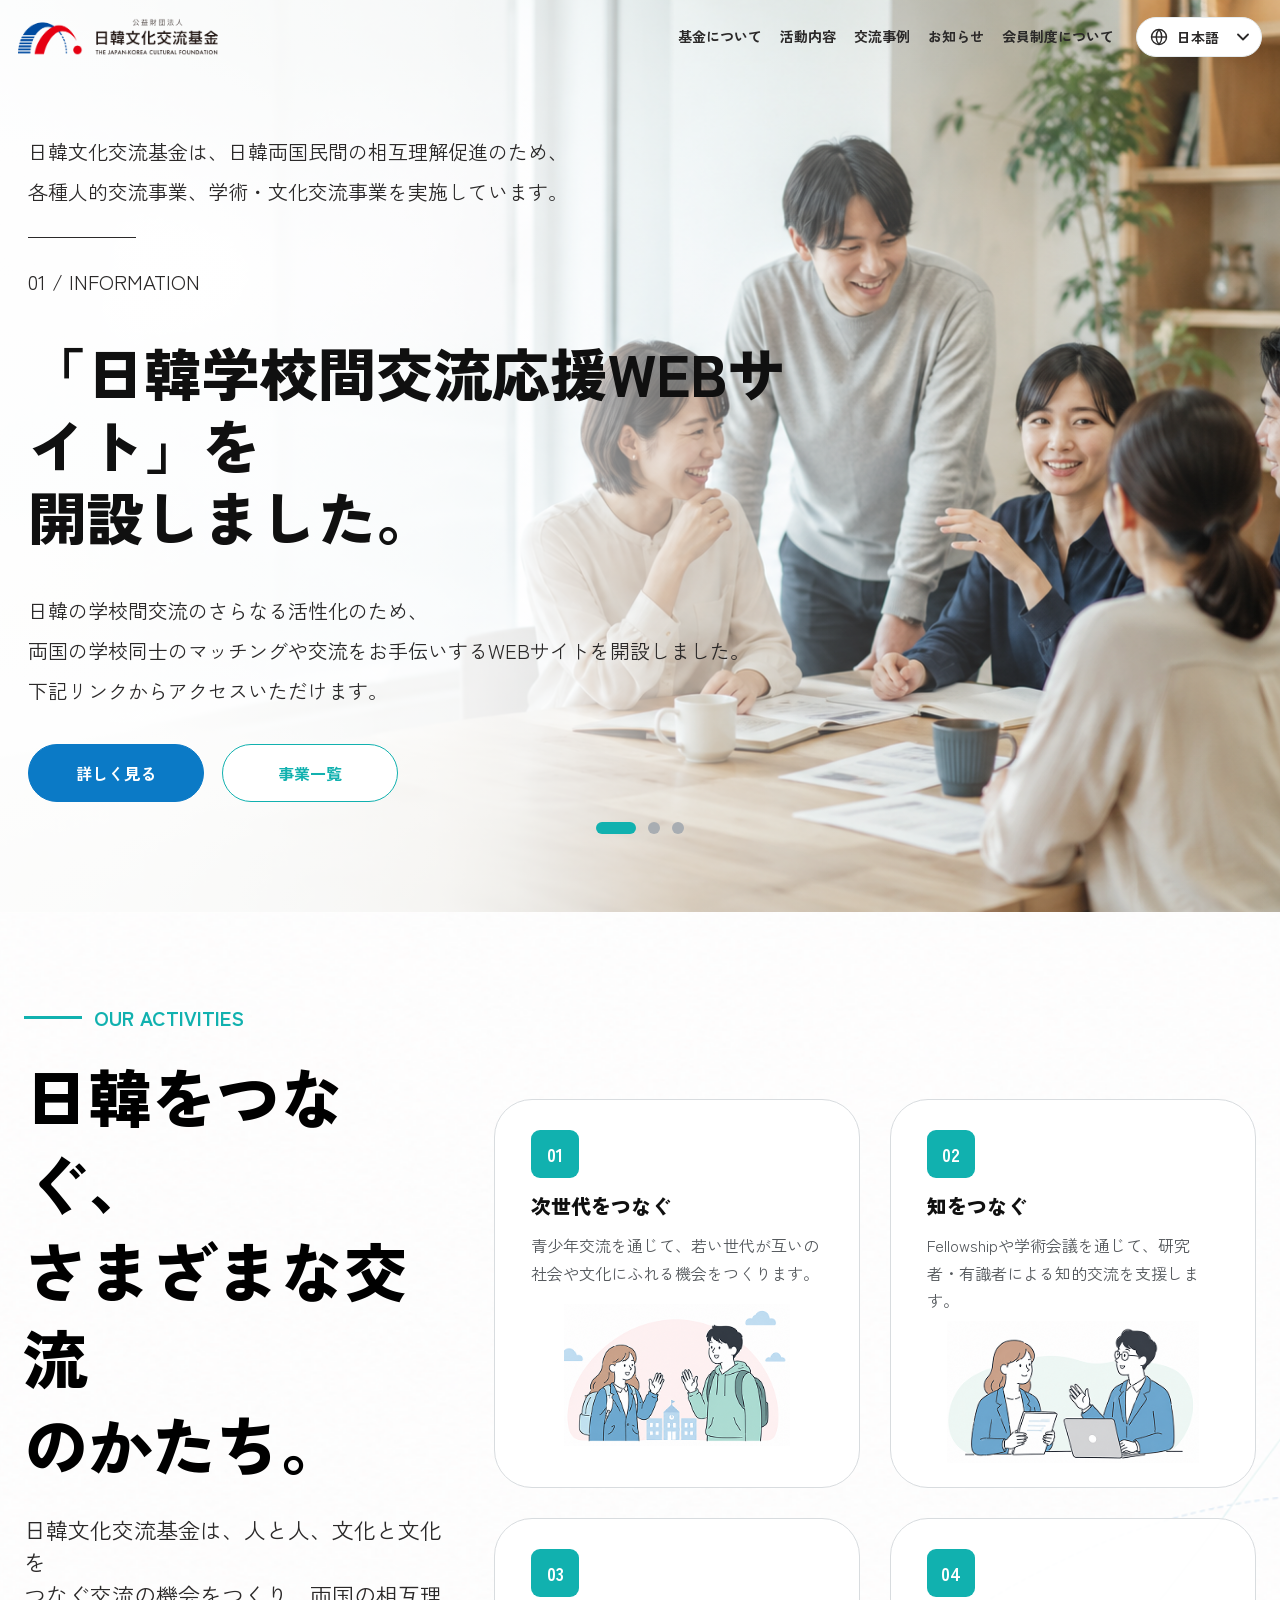
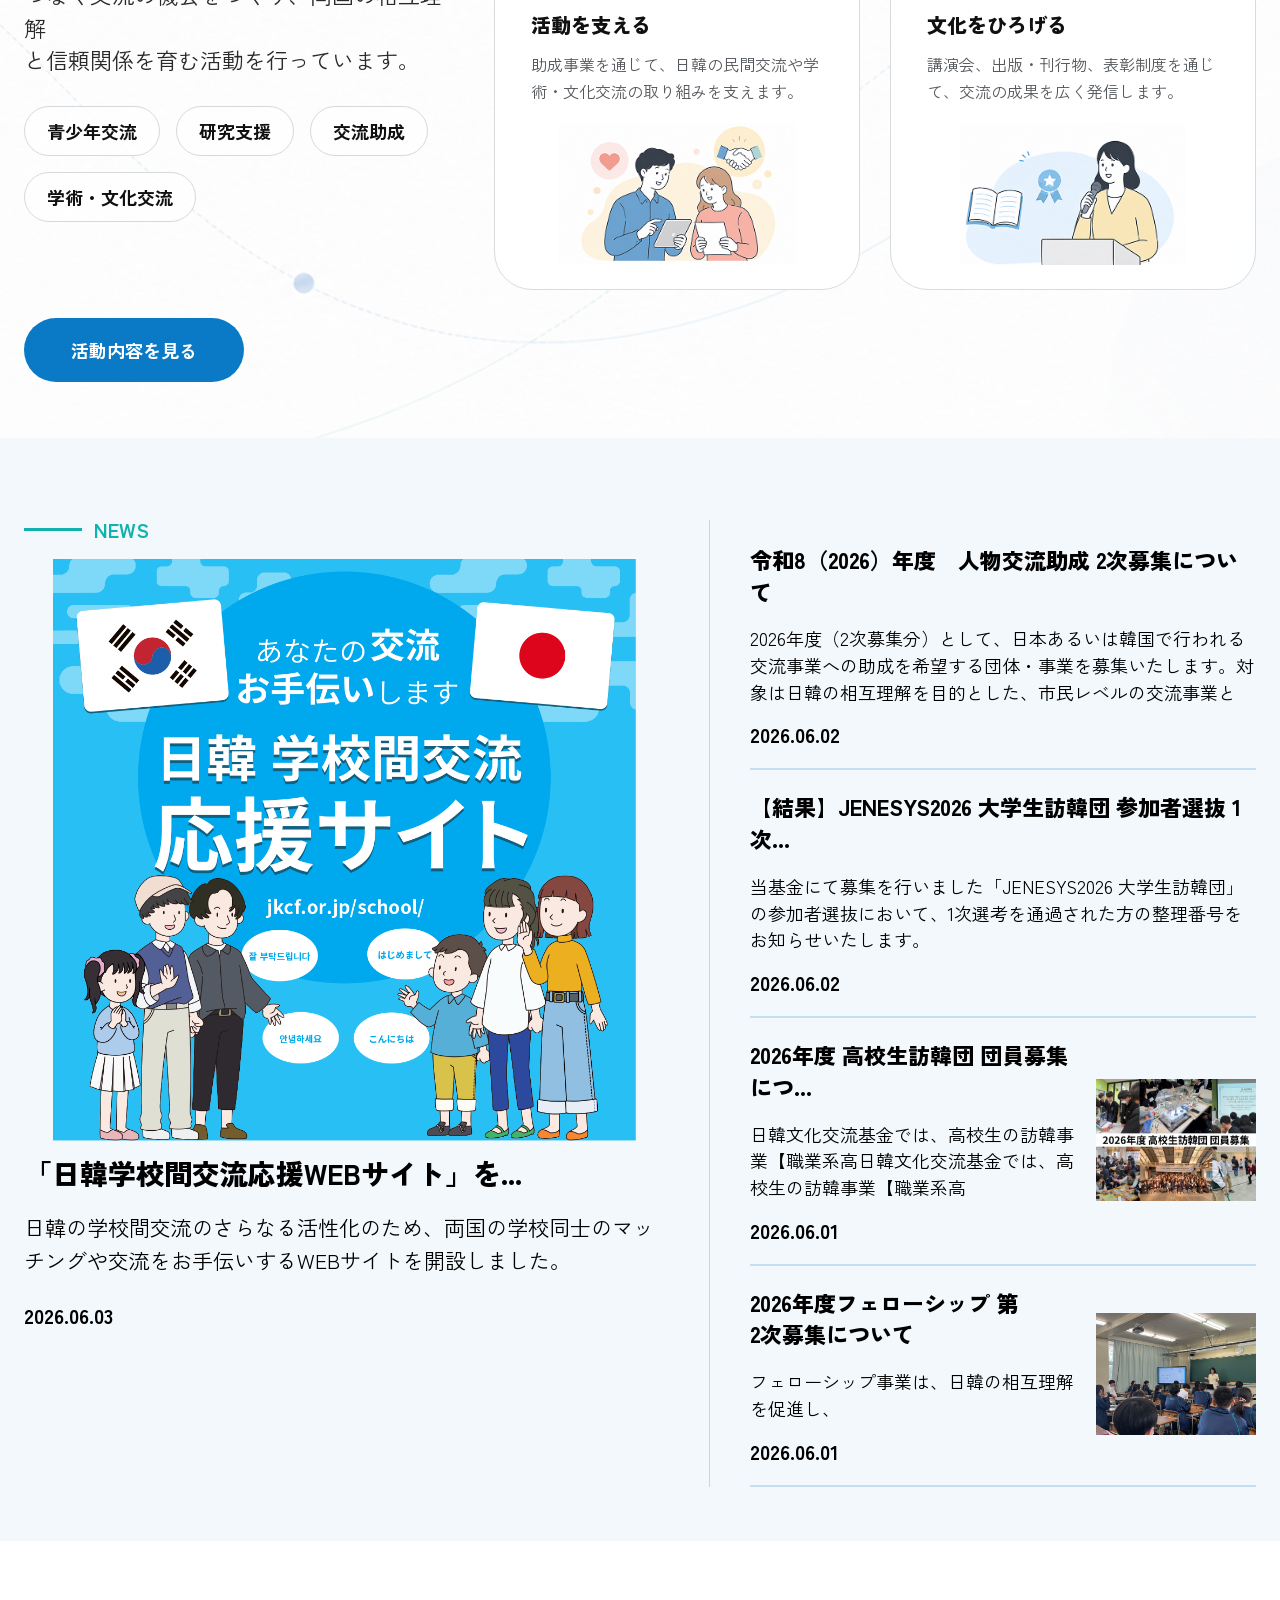
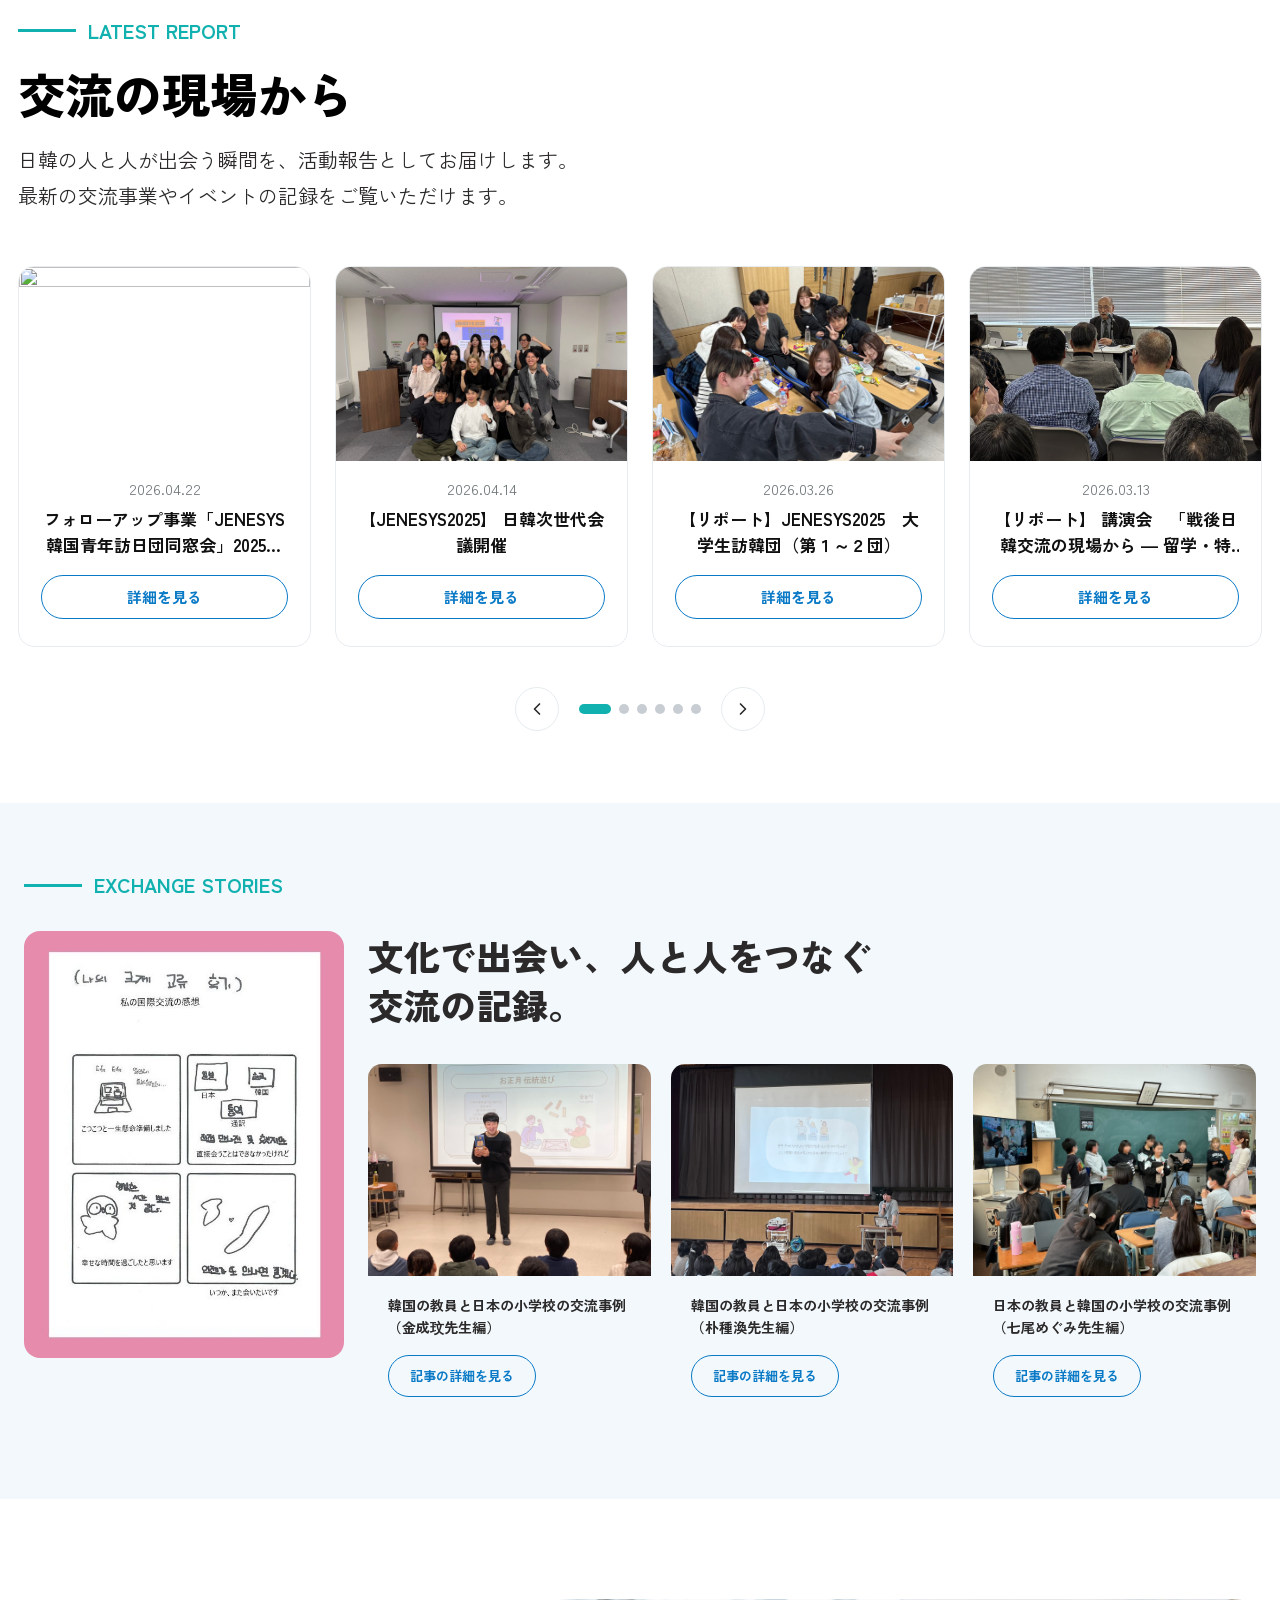
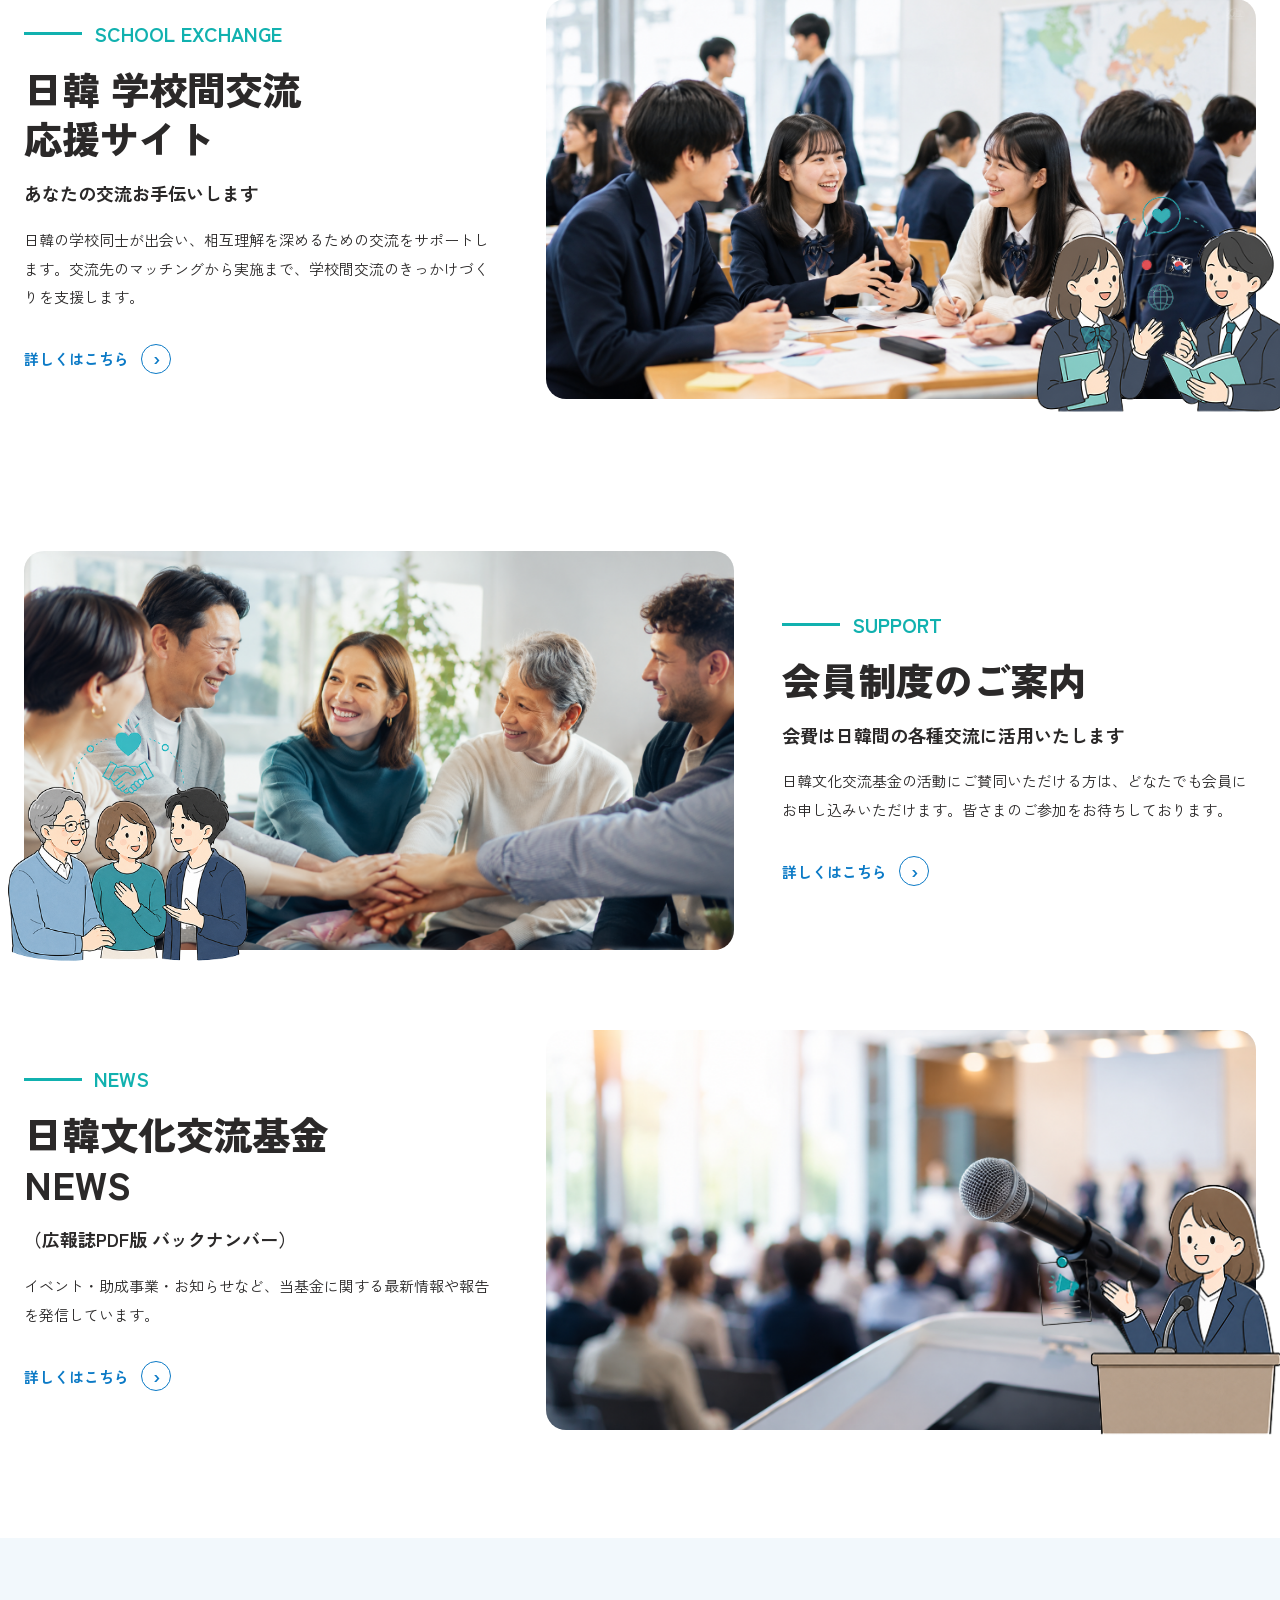
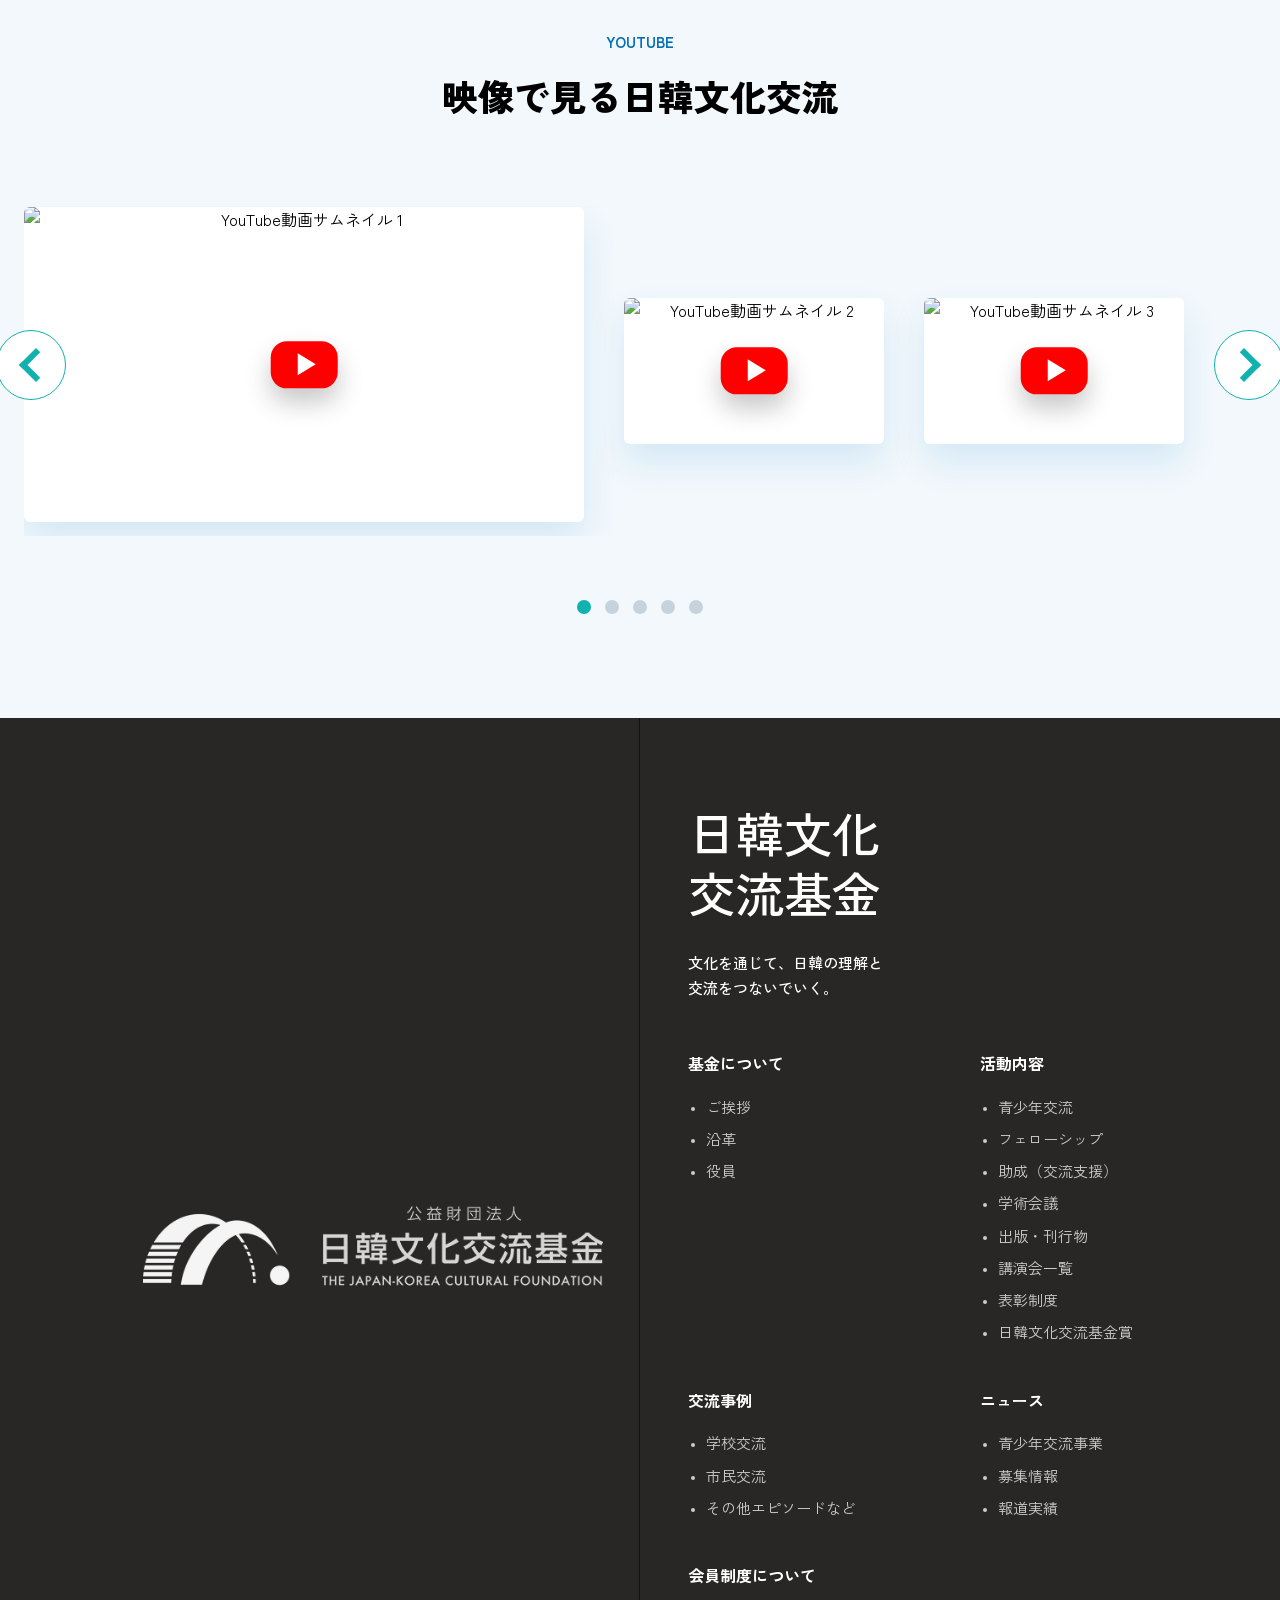
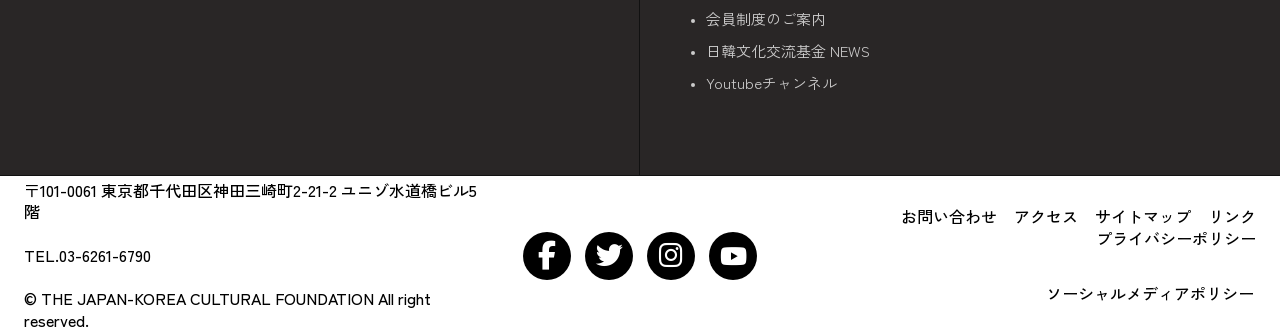
==== index.html @ 3afd39f5 "first commit" ====
﻿<!DOCTYPE html>
<html lang="ja">
<head>
  <meta charset="UTF-8">
  <meta name="viewport" content="width=device-width, initial-scale=1.0">
  <title>日韓文化交流基金</title>

  <!-- FONT -->
  <link rel="preconnect" href="https://fonts.googleapis.com">
  <link rel="preconnect" href="https://fonts.gstatic.com" crossorigin>
  <link href="https://fonts.googleapis.com/css2?family=Zen+Kaku+Gothic+New:wght@400;500;700;900&display=swap" rel="stylesheet">
  <link rel="stylesheet" href="https://cdnjs.cloudflare.com/ajax/libs/font-awesome/6.5.2/css/all.min.css">

  <!-- INDEX CSS -->
  <link rel="stylesheet" href="css/index.css">
</head>
<body>
  <!-- ==================== HEADER ==================== -->
  <header class="site-header">
    <div class="site-header__inner">
      <h1 class="site-header__logo">
        <a href="./index.html" aria-label="日韓文化交流基金">
          <img src="images/logo_header_pc.png" alt="日韓文化交流基金">
        </a>
      </h1>

      <nav class="site-nav" id="site-navigation" aria-label="グローバルナビゲーション">
        <div class="mobile-nav__header">
          <p class="mobile-nav__title">MENU</p>
          <div class="mobile-nav__controls">
            <button class="mobile-nav__close" type="button" aria-label="メニューを閉じる">
              <i class="fa-solid fa-xmark" aria-hidden="true"></i>
            </button>
          </div>
        </div>

        <form class="mobile-nav__search" action="./news.html" role="search">
          <input id="mobile-search" name="keyword" type="search" placeholder=" " aria-label="キーワードで検索">
          <label class="mobile-nav__search-label" for="mobile-search">
            <i class="fa-solid fa-magnifying-glass" aria-hidden="true"></i>
            <span class="mobile-nav__search-text">キーワードで検索</span>
          </label>
        </form>

        <ul class="site-nav__list">
          <li class="site-nav__item site-nav__item--has-dropdown">
            <a class="site-nav__link" href="./about.html" aria-haspopup="true" aria-expanded="false">
              <i class="site-nav__icon fa-solid fa-building-columns" aria-hidden="true"></i>
              <span data-ja="基金について" data-ko="재단 소개">基金について</span>
            </a>
            <button class="site-nav__toggle" type="button" aria-label="基金についての下層メニューを開閉" aria-expanded="true">
              <i class="fa-solid fa-chevron-down" aria-hidden="true"></i>
            </button>
            <ul class="site-nav__dropdown" aria-hidden="true">
              <li><a href="./about.html#greeting" data-ja="ご挨拶" data-ko="인사말">ご挨拶</a></li>
              <li><a href="./about.html#history" data-ja="沿革" data-ko="연혁">沿革</a></li>
              <li><a href="./about.html#member" data-ja="役員" data-ko="임원">役員</a></li>
              <li><a href="./about.html#disclosure" data-ja="情報公開" data-ko="정보 공개">情報公開</a></li>
            </ul>
          </li>
          <li class="site-nav__item site-nav__item--has-dropdown">
            <a class="site-nav__link" href="./activities.html" aria-haspopup="true" aria-expanded="false">
              <i class="site-nav__icon fa-solid fa-people-group" aria-hidden="true"></i>
              <span data-ja="活動内容" data-ko="활동 내용">活動内容</span>
            </a>
            <button class="site-nav__toggle" type="button" aria-label="活動内容の下層メニューを開閉" aria-expanded="false">
              <i class="fa-solid fa-chevron-right" aria-hidden="true"></i>
            </button>
            <ul class="site-nav__dropdown" aria-hidden="true">
              <li><a href="./activities.html#youth" data-ja="青少年交流" data-ko="청소년 교류">青少年交流</a></li>
              <li><a href="./activities.html#fellowship" data-ja="フェローシップ" data-ko="펠로십">フェローシップ</a></li>
              <li><a href="./activities.html#grant" data-ja="助成（交流支援）" data-ko="조성(교류 지원)">助成（交流支援）</a></li>
              <li><a href="./activities.html#conference" data-ja="学術会議" data-ko="학술회의">学術会議</a></li>
              <li><a href="./publication.html" data-ja="出版・刊行物" data-ko="출판·간행물">出版・刊行物</a></li>
              <li><a href="./activities.html#lecture" data-ja="講演会一覧" data-ko="강연회 목록">講演会一覧</a></li>
              <li><a href="./activities.html#award" data-ja="表彰制度" data-ko="표창 제도">表彰制度</a></li>
              <li><a href="./activities.html#award" data-ja="日韓文化交流基金賞" data-ko="일한문화교류기금상">日韓文化交流基金賞</a></li>
            </ul>
          </li>
          <li class="site-nav__item site-nav__item--has-dropdown">
            <a class="site-nav__link" href="./stories.html" aria-haspopup="true" aria-expanded="false">
              <i class="site-nav__icon fa-solid fa-cube" aria-hidden="true"></i>
              <span data-ja="交流事例" data-ko="교류 사례">交流事例</span>
            </a>
            <button class="site-nav__toggle" type="button" aria-label="交流事例の下層メニューを開閉" aria-expanded="false">
              <i class="fa-solid fa-chevron-right" aria-hidden="true"></i>
            </button>
            <ul class="site-nav__dropdown" aria-hidden="true">
              <li><a href="./stories.html#school" data-ja="学校交流" data-ko="학교 교류">学校交流</a></li>
              <li><a href="./stories.html#citizen" data-ja="市民交流" data-ko="시민 교류">市民交流</a></li>
              <li><a href="./stories.html#episodes" data-ja="その他エピソードなど" data-ko="기타 에피소드">その他エピソードなど</a></li>
            </ul>
          </li>
          <li class="site-nav__item site-nav__item--has-dropdown">
            <a class="site-nav__link" href="./news.html" aria-haspopup="true" aria-expanded="false">
              <i class="site-nav__icon fa-regular fa-calendar-days" aria-hidden="true"></i>
              <span data-ja="お知らせ" data-ko="소식">お知らせ</span>
            </a>
            <button class="site-nav__toggle" type="button" aria-label="お知らせの下層メニューを開閉" aria-expanded="false">
              <i class="fa-solid fa-chevron-right" aria-hidden="true"></i>
            </button>
            <ul class="site-nav__dropdown" aria-hidden="true">
              <li><a href="./news.html#youth-program" data-ja="青少年交流事業" data-ko="청소년 교류 사업">青少年交流事業</a></li>
              <li><a href="./news.html#news" data-ja="ニュース" data-ko="뉴스">ニュース</a></li>
              <li><a href="./news.html#recruitment" data-ja="募集情報" data-ko="모집 정보">募集情報</a></li>
              <li><a href="./news.html#media" data-ja="報道実績" data-ko="보도 실적">報道実績</a></li>
            </ul>
          </li>
          <li class="site-nav__item">
            <a class="site-nav__link" href="./membership.html">
              <i class="site-nav__icon fa-solid fa-display" aria-hidden="true"></i>
              <span data-ja="会員制度について" data-ko="회원제도 안내">会員制度について</span>
              <i class="site-nav__arrow fa-solid fa-chevron-right" aria-hidden="true"></i>
            </a>
          </li>
        </ul>

        <div class="mobile-nav__actions">
          <a class="mobile-nav__action" href="./news.html">
            <i class="fa-regular fa-envelope" aria-hidden="true"></i>
            <span>お問合せ</span>
          </a>
        </div>

        <div class="mobile-nav__brand">
          <img src="images/logo_header_pc.png" alt="日韓文化交流基金">
        </div>

        <div class="mobile-nav__footer">
          <div class="mobile-nav__social">
            <a href="./index.html" aria-label="Website">
              <i class="fa-solid fa-earth-asia" aria-hidden="true"></i>
            </a>
            <button class="mobile-nav__share" type="button" aria-label="Share">
              <i class="fa-solid fa-share-nodes" aria-hidden="true"></i>
            </button>
            <a href="./news.html" aria-label="RSS">
              <i class="fa-solid fa-rss" aria-hidden="true"></i>
            </a>
          </div>
          <p class="mobile-nav__copy">&copy; JKCF 2024</p>
        </div>
      </nav>

      <div class="language-switcher">
        <button class="language-switcher__button" type="button" aria-expanded="false" aria-controls="language-menu">
          <svg class="language-switcher__icon" viewBox="0 0 24 24" aria-hidden="true" focusable="false">
            <circle cx="12" cy="12" r="9"></circle>
            <path d="M3 12h18"></path>
            <path d="M12 3c2.2 2.4 3.3 5.4 3.3 9s-1.1 6.6-3.3 9"></path>
            <path d="M12 3c-2.2 2.4-3.3 5.4-3.3 9s1.1 6.6 3.3 9"></path>
          </svg>
          <span class="language-switcher__current">日本語</span>
          <svg class="language-switcher__arrow" viewBox="0 0 12 8" aria-hidden="true" focusable="false">
            <path d="M1 1.5 6 6.5l5-5"></path>
          </svg>
        </button>
        <ul class="language-switcher__menu" id="language-menu" aria-hidden="true">
          <li><button type="button" data-lang-option="ja">日本語</button></li>
          <li><button type="button" data-lang-option="ko">한국어</button></li>
        </ul>
      </div>

      <button class="site-header__menu-button" type="button" aria-label="メニューを開く" aria-expanded="false" aria-controls="site-navigation">
        <span></span>
        <span></span>
        <span></span>
      </button>
    </div>
  </header>

  <!-- ==================== VISUAL ==================== -->
  <section class="hero-slider" aria-label="メインビジュアル">
    <div class="hero-slider__track">
      <article class="hero-slider__slide is-active" data-hero-slide aria-hidden="false">
        <img class="hero-slider__image" src="images/hero-01.png" alt="">
        <div class="hero-slider__content">
          <p class="hero-slider__lead" data-ja="日韓文化交流基金は、日韓両国民間の相互理解促進のため、&#10;各種人的交流事業、学術・文化交流事業を実施しています。" data-ko="일한문화교류기금은 한일 양국 국민 간의 상호 이해 증진을 위해&#10;각종 인적 교류 사업과 학술·문화 교류 사업을 실시하고 있습니다.">日韓文化交流基金は、日韓両国民間の相互理解促進のため、<br>各種人的交流事業、学術・文化交流事業を実施しています。</p>
          <span class="hero-slider__line" aria-hidden="true"></span>
          <p class="hero-slider__label">01 / INFORMATION</p>
          <h2 class="hero-slider__title" data-ja="「日韓学校間交流応援WEBサイト」を&#10;開設しました。" data-ko="「한일 학교 간 교류 응원 WEB 사이트」를&#10;개설했습니다.">「日韓学校間交流応援WEBサイト」を<br>開設しました。</h2>
          <p class="hero-slider__text" data-ja="日韓の学校間交流のさらなる活性化のため、&#10;両国の学校同士のマッチングや交流をお手伝いするWEBサイトを開設しました。&#10;下記リンクからアクセスいただけます。" data-ko="한일 학교 간 교류를 더욱 활성화하기 위해&#10;양국 학교 간 매칭과 교류를 지원하는 WEB 사이트를 개설했습니다.&#10;아래 링크에서 접속하실 수 있습니다.">日韓の学校間交流のさらなる活性化のため、<br>両国の学校同士のマッチングや交流をお手伝いするWEBサイトを開設しました。<br>下記リンクからアクセスいただけます。</p>
          <div class="hero-slider__actions">
            <a class="hero-slider__button hero-slider__button--primary" href="./news.html" data-ja="詳しく見る" data-ko="자세히 보기">詳しく見る</a>
            <a class="hero-slider__button hero-slider__button--secondary" href="./activities.html" data-ja="事業一覧" data-ko="사업 목록">事業一覧</a>
          </div>
        </div>
      </article>

      <article class="hero-slider__slide" data-hero-slide aria-hidden="true">
        <img class="hero-slider__image" src="images/hero-02.png" alt="">
        <div class="hero-slider__content">
          <p class="hero-slider__lead" data-ja="日韓文化交流基金は、日韓両国民間の相互理解促進のため、&#10;各種人的交流事業、学術・文化交流事業を実施しています。" data-ko="일한문화교류기금은 한일 양국 국민 간의 상호 이해 증진을 위해&#10;각종 인적 교류 사업과 학술·문화 교류 사업을 실시하고 있습니다.">日韓文化交流基金は、日韓両国民間の相互理解促進のため、<br>各種人的交流事業、学術・文化交流事業を実施しています。</p>
          <span class="hero-slider__line" aria-hidden="true"></span>
          <p class="hero-slider__label">01 / INFORMATION</p>
          <h2 class="hero-slider__title" data-ja="令和8（2026）年度　&#10;人物交流助成&#10;2次募集について" data-ko="2026년도&#10;인물 교류 조성&#10;2차 모집 안내">令和8（2026）年度　<br>人物交流助成<br>2次募集について</h2>
          <p class="hero-slider__text" data-ja="市民レベルの日韓交流事業を支援するための人物交流助成制度の2026年度&#10;第2次募集を開始しました。" data-ko="시민 차원의 한일 교류 사업을 지원하기 위한 인물 교류 조성 제도의 2026년도&#10;제2차 모집을 시작했습니다.">市民レベルの日韓交流事業を支援するための人物交流助成制度の2026年度<br>第2次募集を開始しました。</p>
          <div class="hero-slider__actions">
            <a class="hero-slider__button hero-slider__button--primary" href="./news.html" data-ja="詳しく見る" data-ko="자세히 보기">詳しく見る</a>
            <a class="hero-slider__button hero-slider__button--secondary" href="./activities.html" data-ja="事業一覧" data-ko="사업 목록">事業一覧</a>
          </div>
        </div>
      </article>

      <article class="hero-slider__slide" data-hero-slide aria-hidden="true">
        <img class="hero-slider__image" src="images/hero-03.png" alt="">
        <div class="hero-slider__content">
          <p class="hero-slider__lead" data-ja="日韓文化交流基金は、日韓両国民間の相互理解促進のため、&#10;各種人的交流事業、学術・文化交流事業を実施しています。" data-ko="일한문화교류기금은 한일 양국 국민 간의 상호 이해 증진을 위해&#10;각종 인적 교류 사업과 학술·문화 교류 사업을 실시하고 있습니다.">日韓文化交流基金は、日韓両国民間の相互理解促進のため、<br>各種人的交流事業、学術・文化交流事業を実施しています。</p>
          <span class="hero-slider__line" aria-hidden="true"></span>
          <p class="hero-slider__label">01 / INFORMATION</p>
          <h2 class="hero-slider__title" data-ja="2026年&#10;度フェローシップ&#10;第2次募集について" data-ko="2026년&#10;도 펠로십&#10;제2차 모집 안내">2026年<br>度フェローシップ<br>第2次募集について</h2>
          <p class="hero-slider__text" data-ja="日韓両国の優れた研究者・有識者等を招聘・派遣し、&#10;調査・研究等の活動を支援するフェローシップ制度の第2次募集を行っています。" data-ko="한일 양국의 우수한 연구자와 전문가 등을 초청·파견하여&#10;조사·연구 등의 활동을 지원하는 펠로십 제도의 제2차 모집을 진행하고 있습니다.">日韓両国の優れた研究者・有識者等を招聘・派遣し、<br>調査・研究等の活動を支援するフェローシップ制度の第2次募集を行っています。</p>
          <div class="hero-slider__actions">
            <a class="hero-slider__button hero-slider__button--primary" href="./news.html" data-ja="詳しく見る" data-ko="자세히 보기">詳しく見る</a>
            <a class="hero-slider__button hero-slider__button--secondary" href="./activities.html" data-ja="事業一覧" data-ko="사업 목록">事業一覧</a>
          </div>
        </div>
      </article>
    </div>

    <div class="hero-slider__pagination" aria-label="スライド選択">
      <button class="hero-slider__dot is-active" type="button" aria-label="1枚目のスライドを表示" aria-current="true" data-hero-dot></button>
      <button class="hero-slider__dot" type="button" aria-label="2枚目のスライドを表示" aria-current="false" data-hero-dot></button>
      <button class="hero-slider__dot" type="button" aria-label="3枚目のスライドを表示" aria-current="false" data-hero-dot></button>
    </div>
  </section>

  <!-- ==================== SECTION 01 ==================== -->
  <section class="activities-section" aria-labelledby="activities-title">
    <div class="activities-section__inner">
      <div class="activities-section__content">
        <p class="section-kicker">
          <span aria-hidden="true"></span>
          <span>OUR ACTIVITIES</span>
        </p>
        <h2 class="activities-section__title" id="activities-title" data-ja="日韓をつなぐ、&#10;さまざまな交流&#10;のかたち。" data-ko="한일을 잇는,&#10;다양한 교류의&#10;형태.">日韓をつなぐ、<br>さまざまな交流<br>のかたち。</h2>
        <p class="activities-section__text" data-ja="日韓文化交流基金は、人と人、文化と文化を&#10;つなぐ交流の機会をつくり、両国の相互理解&#10;と信頼関係を育む活動を行っています。" data-ko="일한문화교류기금은 사람과 사람, 문화와 문화를&#10;잇는 교류의 기회를 만들고, 양국의 상호 이해와&#10;신뢰 관계를 키우는 활동을 하고 있습니다.">日韓文化交流基金は、人と人、文化と文化を<br>つなぐ交流の機会をつくり、両国の相互理解<br>と信頼関係を育む活動を行っています。</p>

        <ul class="activities-section__tags" aria-label="活動分野">
          <li data-ja="青少年交流" data-ko="청소년 교류">青少年交流</li>
          <li data-ja="研究支援" data-ko="연구 지원">研究支援</li>
          <li data-ja="交流助成" data-ko="교류 조성">交流助成</li>
          <li data-ja="学術・文化交流" data-ko="학술·문화 교류">学術・文化交流</li>
        </ul>

        <a class="activities-section__button" href="./activities.html" data-ja="活動内容を見る" data-ko="활동 내용 보기">活動内容を見る</a>
      </div>

      <div class="activities-section__cards">
        <article class="activity-card">
          <p class="activity-card__number">01</p>
          <h3 class="activity-card__title" data-ja="次世代をつなぐ" data-ko="다음 세대를 잇다">次世代をつなぐ</h3>
          <p class="activity-card__text" data-ja="青少年交流を通じて、若い世代が互いの社会や文化にふれる機会をつくります。" data-ko="청소년 교류를 통해 젊은 세대가 서로의 사회와 문화를 접할 기회를 만듭니다.">青少年交流を通じて、若い世代が互いの社会や文化にふれる機会をつくります。</p>
          <img src="images/s1_img1.png" alt="">
        </article>

        <article class="activity-card">
          <p class="activity-card__number">02</p>
          <h3 class="activity-card__title" data-ja="知をつなぐ" data-ko="지식을 잇다">知をつなぐ</h3>
          <p class="activity-card__text" data-ja="Fellowshipや学術会議を通じて、研究者・有識者による知的交流を支援します。" data-ko="펠로십과 학술회의를 통해 연구자와 전문가의 지적 교류를 지원합니다.">Fellowshipや学術会議を通じて、研究者・有識者による知的交流を支援します。</p>
          <img src="images/s1_img2.png" alt="">
        </article>

        <article class="activity-card">
          <p class="activity-card__number">03</p>
          <h3 class="activity-card__title" data-ja="活動を支える" data-ko="활동을 지원하다">活動を支える</h3>
          <p class="activity-card__text" data-ja="助成事業を通じて、日韓の民間交流や学術・文化交流の取り組みを支えます。" data-ko="조성 사업을 통해 한일 민간 교류와 학술·문화 교류의 활동을 지원합니다.">助成事業を通じて、日韓の民間交流や学術・文化交流の取り組みを支えます。</p>
          <img src="images/s1_img3.png" alt="">
        </article>

        <article class="activity-card">
          <p class="activity-card__number">04</p>
          <h3 class="activity-card__title" data-ja="文化をひろげる" data-ko="문화를 넓히다">文化をひろげる</h3>
          <p class="activity-card__text" data-ja="講演会、出版・刊行物、表彰制度を通じて、交流の成果を広く発信します。" data-ko="강연회, 출판·간행물, 표창 제도를 통해 교류의 성과를 널리 알립니다.">講演会、出版・刊行物、表彰制度を通じて、交流の成果を広く発信します。</p>
          <img src="images/s1_img4.png" alt="">
        </article>
      </div>
    </div>
  </section>

  <!-- ==================== SECTION 02 ==================== -->
  <section class="news-section" aria-labelledby="news-title">
    <div class="news-section__inner">
      <article class="news-section__featured">
        <p class="section-kicker news-section__kicker">
          <span aria-hidden="true"></span>
          <span>NEWS</span>
        </p>
        <a class="featured-news" href="./news.html">
          <img class="featured-news__image" src="images/s2_img1.png" alt="日韓学校間交流応援WEBサイトの案内">
          <h2 class="featured-news__title" id="news-title" data-ja="「日韓学校間交流応援WEBサイト」を..." data-ko="「한일 학교 간 교류 응원 WEB 사이트」를...">「日韓学校間交流応援WEBサイト」を...</h2>
          <p class="featured-news__text" data-ja="日韓の学校間交流のさらなる活性化のため、両国の学校同士のマッチングや交流をお手伝いするWEBサイトを開設しました。" data-ko="한일 학교 간 교류를 더욱 활성화하기 위해 양국 학교 간 매칭과 교류를 지원하는 WEB 사이트를 개설했습니다.">日韓の学校間交流のさらなる活性化のため、両国の学校同士のマッチングや交流をお手伝いするWEBサイトを開設しました。</p>
          <time class="featured-news__date" datetime="2026-06-03">2026.06.03</time>
        </a>
      </article>

      <div class="news-section__list" aria-label="ニュース一覧">
        <a class="news-list-item" href="./news.html">
          <div class="news-list-item__body">
            <h3 class="news-list-item__title" data-ja="令和8（2026）年度　人物交流助成 2次募集について" data-ko="2026년도 인물 교류 조성 2차 모집 안내">令和8（2026）年度　人物交流助成 2次募集について</h3>
            <p class="news-list-item__text" data-ja="2026年度（2次募集分）として、日本あるいは韓国で行われる交流事業への助成を希望する団体・事業を募集いたします。対象は日韓の相互理解を目的とした、市民レベルの交流事業と" data-ko="2026년도 2차 모집분으로 일본 또는 한국에서 진행되는 교류 사업에 대한 조성을 희망하는 단체와 사업을 모집합니다. 대상은 한일 상호 이해를 목적으로 한 시민 차원의 교류 사업입니다.">2026年度（2次募集分）として、日本あるいは韓国で行われる交流事業への助成を希望する団体・事業を募集いたします。対象は日韓の相互理解を目的とした、市民レベルの交流事業と</p>
            <time class="news-list-item__date" datetime="2026-06-02">2026.06.02</time>
          </div>
        </a>

        <a class="news-list-item" href="./news.html">
          <div class="news-list-item__body">
            <h3 class="news-list-item__title" data-ja="【結果】JENESYS2026 大学生訪韓団 参加者選抜 1次..." data-ko="【결과】JENESYS2026 대학생 방한단 참가자 선발 1차...">【結果】JENESYS2026 大学生訪韓団 参加者選抜 1次...</h3>
            <p class="news-list-item__text" data-ja="当基金にて募集を行いました「JENESYS2026 大学生訪韓団」の参加者選抜において、1次選考を通過された方の整理番号をお知らせいたします。" data-ko="본 기금에서 모집한 「JENESYS2026 대학생 방한단」 참가자 선발에서 1차 전형을 통과하신 분들의 접수 번호를 알려드립니다.">当基金にて募集を行いました「JENESYS2026 大学生訪韓団」の参加者選抜において、1次選考を通過された方の整理番号をお知らせいたします。</p>
            <time class="news-list-item__date" datetime="2026-06-02">2026.06.02</time>
          </div>
        </a>

        <a class="news-list-item news-list-item--with-image" href="./news.html">
          <div class="news-list-item__body">
            <h3 class="news-list-item__title" data-ja="2026年度 高校生訪韓団 団員募集につ..." data-ko="2026년도 고등학생 방한단 단원 모집 안내...">2026年度 高校生訪韓団 団員募集につ...</h3>
            <p class="news-list-item__text" data-ja="日韓文化交流基金では、高校生の訪韓事業【職業系高日韓文化交流基金では、高校生の訪韓事業【職業系高" data-ko="일한문화교류기금에서는 고등학생 방한 사업을 진행합니다.">日韓文化交流基金では、高校生の訪韓事業【職業系高日韓文化交流基金では、高校生の訪韓事業【職業系高</p>
            <time class="news-list-item__date" datetime="2026-06-01">2026.06.01</time>
          </div>
          <img class="news-list-item__image" src="images/s2_img2.png" alt="高校生訪韓団の活動写真">
        </a>

        <a class="news-list-item news-list-item--with-image" href="./news.html">
          <div class="news-list-item__body">
            <h3 class="news-list-item__title" data-ja="2026年度フェローシップ 第&#10;2次募集について" data-ko="2026년도 펠로십 제&#10;2차 모집 안내">2026年度フェローシップ 第<br>2次募集について</h3>
            <p class="news-list-item__text" data-ja="フェローシップ事業は、日韓の相互理解を促進し、" data-ko="펠로십 사업은 한일의 상호 이해를 촉진하고,">フェローシップ事業は、日韓の相互理解を促進し、</p>
            <time class="news-list-item__date" datetime="2026-06-01">2026.06.01</time>
          </div>
          <img class="news-list-item__image" src="images/s2_img3.png" alt="フェローシップ事業の活動写真">
        </a>
      </div>
    </div>
  </section>

  <!-- ==================== SECTION 03 ==================== -->
  <section class="report-section" aria-labelledby="report-title">
    <div class="report-section__inner">

      <div class="report-section__header">
        <p class="section-kicker">
          <span aria-hidden="true"></span>
          <span>LATEST REPORT</span>
        </p>
        <h2 class="report-section__title" id="report-title" data-ja="交流の現場から" data-ko="교류의 현장에서">交流の現場から</h2>
        <p class="report-section__desc">
          <span data-ja="日韓の人と人が出会う瞬間を、活動報告としてお届けします。" data-ko="한일 양국 사람들이 만나는 순간을 활동 보고로 전해드립니다。">日韓の人と人が出会う瞬間を、活動報告としてお届けします。</span><br>
          <span data-ja="最新の交流事業やイベントの記録をご覧いただけます。" data-ko="최신 교류 사업과 이벤트의 기록을 확인하실 수 있습니다。">最新の交流事業やイベントの記録をご覧いただけます。</span>
        </p>
      </div>

      <div class="report-slider" aria-label="交流レポート一覧">
        <div class="report-slider__viewport">
          <ul class="report-slider__track" data-report-track>
            <li class="report-card">
              <a class="report-card__link" href="./report-detail.html">
                <img class="report-card__image" src="images/s3_img1.png" alt="">
                <div class="report-card__body">
                  <time class="report-card__date" datetime="2026-04-22">2026.04.22</time>
                  <h3 class="report-card__title" data-ja="フォローアップ事業「JENESYS韓国青年訪日団同窓会」2025年度実施報告" data-ko="팔로업 사업 「JENESYS 한국청년방일단 동창회」 2025년도 실시 보고">フォローアップ事業「JENESYS韓国青年訪日団同窓会」2025年度実施報告</h3>
                  <span class="report-card__more" data-ja="詳細を見る" data-ko="자세히 보기">詳細を見る</span>
                </div>
              </a>
            </li>
            <li class="report-card">
              <a class="report-card__link" href="./report-detail.html">
                <img class="report-card__image" src="images/s3_img2.png" alt="">
                <div class="report-card__body">
                  <time class="report-card__date" datetime="2026-04-14">2026.04.14</time>
                  <h3 class="report-card__title" data-ja="【JENESYS2025】 日韓次世代会議開催" data-ko="【JENESYS2025】 한일 차세대 회의 개최">【JENESYS2025】 日韓次世代会議開催</h3>
                  <span class="report-card__more" data-ja="詳細を見る" data-ko="자세히 보기">詳細を見る</span>
                </div>
              </a>
            </li>
            <li class="report-card">
              <a class="report-card__link" href="./report-detail.html">
                <img class="report-card__image" src="images/s3_img3.png" alt="">
                <div class="report-card__body">
                  <time class="report-card__date" datetime="2026-03-26">2026.03.26</time>
                  <h3 class="report-card__title" data-ja="【リポート】JENESYS2025　大学生訪韓団（第１～２団）" data-ko="【리포트】JENESYS2025 대학생 방한단 (제1~2단)">【リポート】JENESYS2025　大学生訪韓団（第１～２団）</h3>
                  <span class="report-card__more" data-ja="詳細を見る" data-ko="자세히 보기">詳細を見る</span>
                </div>
              </a>
            </li>
            <li class="report-card">
              <a class="report-card__link" href="./report-detail.html">
                <img class="report-card__image" src="images/s3_img4.png" alt="">
                <div class="report-card__body">
                  <time class="report-card__date" datetime="2026-03-13">2026.03.13</time>
                  <h3 class="report-card__title" data-ja="【リポート】 講演会　「戦後日韓交流の現場から ― 留学・特派員・日本語・日本文化 ―」" data-ko="【리포트】 강연회 「전후 한일 교류의 현장에서 ― 유학·특파원·일본어·일본 문화 ―」">【リポート】 講演会　「戦後日韓交流の現場から ― 留学・特派員・日本語・日本文化 ―」</h3>
                  <span class="report-card__more" data-ja="詳細を見る" data-ko="자세히 보기">詳細を見る</span>
                </div>
              </a>
            </li>
            <li class="report-card">
              <a class="report-card__link" href="./report-detail.html">
                <img class="report-card__image" src="images/s3_img5.png" alt="">
                <div class="report-card__body">
                  <time class="report-card__date" datetime="2026-03-12">2026.03.12</time>
                  <h3 class="report-card__title" data-ja="【リポート】JENESYS2025　韓国青年訪日団（第6～8団）" data-ko="【리포트】JENESYS2025 한국청년방일단 (제6~8단)">【リポート】JENESYS2025　韓国青年訪日団（第6～8団）</h3>
                  <span class="report-card__more" data-ja="詳細を見る" data-ko="자세히 보기">詳細を見る</span>
                </div>
              </a>
            </li>
            <li class="report-card">
              <a class="report-card__link" href="./report-detail.html">
                <img class="report-card__image" src="images/s3_img6.png" alt="">
                <div class="report-card__body">
                  <time class="report-card__date" datetime="2026-02-04">2026.02.04</time>
                  <h3 class="report-card__title" data-ja="【リポート】JENESYS2025　韓国青年訪日団（第4～5団）" data-ko="【리포트】JENESYS2025 한국청년방일단 (제4~5단)">【リポート】JENESYS2025　韓国青年訪日団（第4～5団）</h3>
                  <span class="report-card__more" data-ja="詳細を見る" data-ko="자세히 보기">詳細を見る</span>
                </div>
              </a>
            </li>
          </ul>
        </div>

        <div class="report-slider__controls">
          <button class="report-slider__arrow report-slider__arrow--prev" type="button" aria-label="前のスライドへ" data-report-prev>
            <svg viewBox="0 0 24 24" aria-hidden="true" focusable="false"><path d="M15 18l-6-6 6-6"/></svg>
          </button>
          <div class="report-slider__pagination" role="group" aria-label="スライドページ選択">
            <button class="report-slider__dot is-active" type="button" aria-label="1件目を表示" aria-current="true" data-report-dot></button>
            <button class="report-slider__dot" type="button" aria-label="2件目を表示" aria-current="false" data-report-dot></button>
            <button class="report-slider__dot" type="button" aria-label="3件目を表示" aria-current="false" data-report-dot></button>
            <button class="report-slider__dot" type="button" aria-label="4件目を表示" aria-current="false" data-report-dot></button>
            <button class="report-slider__dot" type="button" aria-label="5件目を表示" aria-current="false" data-report-dot></button>
            <button class="report-slider__dot" type="button" aria-label="6件目を表示" aria-current="false" data-report-dot></button>
          </div>
          <button class="report-slider__arrow report-slider__arrow--next" type="button" aria-label="次のスライドへ" data-report-next>
            <svg viewBox="0 0 24 24" aria-hidden="true" focusable="false"><path d="M9 18l6-6-6-6"/></svg>
          </button>
        </div>
      </div>

    </div>
  </section>

  <!-- ==================== SECTION 04 ==================== -->
  <section class="stories-section" aria-labelledby="stories-title">
    <div class="stories-section__inner">

      <p class="section-kicker stories-section__kicker">
        <span aria-hidden="true"></span>
        <span>EXCHANGE STORIES</span>
      </p>

      <div class="stories-section__grid">

        <a class="stories-section__feature" href="./story-detail.html">
          <img src="images/s6_img1.jpg" alt="">
        </a>

        <div class="stories-section__content">
          <h2 class="stories-section__title" id="stories-title"
              data-ja="文化で出会い、人と人をつなぐ&#10;交流の記録。"
              data-ko="문화에서 만나고, 사람과 사람을 잇는&#10;교류의 기록。">
            文化で出会い、人と人をつなぐ<br>交流の記録。
          </h2>

          <div class="stories-section__cards">
            <article class="story-card">
              <a class="story-card__link" href="./story-detail.html">
                <img class="story-card__image" src="images/s6_img2.jpg" alt="">
                <div class="story-card__body">
                  <h3 class="story-card__title"
                      data-ja="韓国の教員と日本の小学校の交流事例（金成玟先生編）"
                      data-ko="한국 교원과 일본 초등학교의 교류 사례 (김성민 선생님 편)">
                    韓国の教員と日本の小学校の交流事例（金成玟先生編）
                  </h3>
                  <span class="story-card__more"
                        data-ja="記事の詳細を見る"
                        data-ko="기사 자세히 보기">記事の詳細を見る</span>
                </div>
              </a>
            </article>

            <article class="story-card">
              <a class="story-card__link" href="./story-detail.html">
                <img class="story-card__image" src="images/s6_img3.jpg" alt="">
                <div class="story-card__body">
                  <h3 class="story-card__title"
                      data-ja="韓国の教員と日本の小学校の交流事例（朴種渙先生編）"
                      data-ko="한국 교원과 일본 초등학교의 교류 사례 (박종환 선생님 편)">
                    韓国の教員と日本の小学校の交流事例（朴種渙先生編）
                  </h3>
                  <span class="story-card__more"
                        data-ja="記事の詳細を見る"
                        data-ko="기사 자세히 보기">記事の詳細を見る</span>
                </div>
              </a>
            </article>

            <article class="story-card">
              <a class="story-card__link" href="./story-detail.html">
                <img class="story-card__image" src="images/s6_img4.jpg" alt="">
                <div class="story-card__body">
                  <h3 class="story-card__title"
                      data-ja="日本の教員と韓国の小学校の交流事例（七尾めぐみ先生編）"
                      data-ko="일본 교원과 한국 초등학교의 교류 사례 (나나오 메구미 선생님 편)">
                    日本の教員と韓国の小学校の交流事例（七尾めぐみ先生編）
                  </h3>
                  <span class="story-card__more"
                        data-ja="記事の詳細を見る"
                        data-ko="기사 자세히 보기">記事の詳細を見る</span>
                </div>
              </a>
            </article>
          </div>
        </div>

      </div>
    </div>
  </section>

  <!-- ==================== SECTION 05 ==================== -->
  <section class="cta-section">
    <div class="cta-section__inner">

      <!-- Block 1: SCHOOL EXCHANGE -->
      <div class="cta-block">
        <div class="cta-block__text">
          <p class="section-kicker cta-block__kicker">
            <span aria-hidden="true"></span>
            <span>SCHOOL EXCHANGE</span>
          </p>
          <h2 class="cta-block__title"
              data-ja="日韓 学校間交流&#10;応援サイト"
              data-ko="일한 학교 간&#10;교류 응원 사이트">
            日韓 学校間交流<br>応援サイト
          </h2>
          <p class="cta-block__lead"
             data-ja="あなたの交流お手伝いします"
             data-ko="당신의 교류를 도와드립니다">
            あなたの交流お手伝いします
          </p>
          <p class="cta-block__desc"
             data-ja="日韓の学校同士が出会い、相互理解を深めるための交流をサポートします。交流先のマッチングから実施まで、学校間交流のきっかけづくりを支援します。"
             data-ko="한일 학교 간의 교류를 통해 상호 이해를 높일 수 있도록 지원합니다。교류처 매칭부터 실시까지, 학교 간 교류의 계기를 만들어 드립니다。">
            日韓の学校同士が出会い、相互理解を深めるための交流をサポートします。交流先のマッチングから実施まで、学校間交流のきっかけづくりを支援します。
          </p>
          <a class="cta-block__btn" href="https://jkcf.or.jp/school/" target="_blank" rel="noopener noreferrer">
            <span data-ja="詳しくはこちら" data-ko="자세히 보기">詳しくはこちら</span>
            <span class="cta-block__arrow" aria-hidden="true"></span>
          </a>
        </div>
        <div class="cta-block__media">
          <img class="cta-block__photo" src="images/s4_img1.png" alt="">
          <img class="cta-block__illust" src="images/s4_img01.png" alt="" aria-hidden="true">
        </div>
      </div>

      <div class="cta-section__plane" aria-hidden="true">
        <img src="images/s4_img4.png" alt="">
      </div>

      <!-- Block 2: SUPPORT -->
      <div class="cta-block cta-block--flip">
        <div class="cta-block__text">
          <p class="section-kicker cta-block__kicker">
            <span aria-hidden="true"></span>
            <span>SUPPORT</span>
          </p>
          <h2 class="cta-block__title"
              data-ja="会員制度のご案内"
              data-ko="회원 제도 안내">
            会員制度のご案内
          </h2>
          <p class="cta-block__lead"
             data-ja="会費は日韓間の各種交流に活用いたします"
             data-ko="회비는 한일 간 각종 교류에 활용됩니다">
            会費は日韓間の各種交流に活用いたします
          </p>
          <p class="cta-block__desc"
             data-ja="日韓文化交流基金の活動にご賛同いただける方は、どなたでも会員にお申し込みいただけます。皆さまのご参加をお待ちしております。"
             data-ko="일한문화교류기금의 활동에 찬성해 주시는 분이라면 누구든 회원으로 신청하실 수 있습니다。여러분의 참여를 기다리고 있습니다。">
            日韓文化交流基金の活動にご賛同いただける方は、どなたでも会員にお申し込みいただけます。皆さまのご参加をお待ちしております。
          </p>
          <a class="cta-block__btn" href="./membership.html">
            <span data-ja="詳しくはこちら" data-ko="자세히 보기">詳しくはこちら</span>
            <span class="cta-block__arrow" aria-hidden="true"></span>
          </a>
        </div>
        <a class="cta-block__media" href="./membership.html" aria-label="会員制度のご案内">
          <img class="cta-block__photo" src="images/s4_img2.png" alt="">
          <img class="cta-block__illust cta-block__illust--left" src="images/s4_img02.png" alt="" aria-hidden="true">
        </a>
      </div>

      <!-- Block 3: NEWS -->
      <div class="cta-block">
        <div class="cta-block__text">
          <p class="section-kicker cta-block__kicker">
            <span aria-hidden="true"></span>
            <span>NEWS</span>
          </p>
          <h2 class="cta-block__title"
              data-ja="日韓文化交流基金&#10;NEWS"
              data-ko="일한문화교류기금&#10;뉴스">
            日韓文化交流基金<br>NEWS
          </h2>
          <p class="cta-block__lead"
             data-ja="（広報誌PDF版 バックナンバー）"
             data-ko="（홍보지 PDF판 백넘버）">
            （広報誌PDF版 バックナンバー）
          </p>
          <p class="cta-block__desc"
             data-ja="イベント・助成事業・お知らせなど、当基金に関する最新情報や報告を発信しています。"
             data-ko="이벤트・조성사업・소식 등, 재단에 관한 최신 정보와 보고를 발신하고 있습니다。">
            イベント・助成事業・お知らせなど、当基金に関する最新情報や報告を発信しています。
          </p>
          <a class="cta-block__btn" href="./publication.html">
            <span data-ja="詳しくはこちら" data-ko="자세히 보기">詳しくはこちら</span>
            <span class="cta-block__arrow" aria-hidden="true"></span>
          </a>
        </div>
        <a class="cta-block__media" href="./publication.html" aria-label="出版・刊行物">
          <img class="cta-block__photo" src="images/s4_img3.png" alt="">
          <img class="cta-block__illust" src="images/s4_img03.png" alt="" aria-hidden="true">
        </a>
      </div>

    </div>
  </section>

  <!-- ==================== YOUTUBE ==================== -->
  <section class="youtube-section" id="youtube" aria-labelledby="youtube-title">
    <div class="youtube-section__inner">
      <div class="youtube-section__header">
        <p class="youtube-section__kicker">YOUTUBE</p>
        <h2 class="youtube-section__title" id="youtube-title" data-ja="映像で見る日韓文化交流" data-ko="영상으로 보는 일한문화교류">映像で見る日韓文化交流</h2>
      </div>

      <div class="youtube-slider" data-youtube-slider>
        <button class="youtube-slider__arrow youtube-slider__arrow--prev" type="button" aria-label="前の動画を表示" data-youtube-prev>
          <span aria-hidden="true"></span>
        </button>

        <div class="youtube-slider__viewport">
          <ul class="youtube-slider__track" data-youtube-track>
            <li class="youtube-card is-active is-visible" data-youtube-card>
              <button class="youtube-card__link" type="button" data-youtube-url="https://youtu.be/-W4ULx2EKMg?si=XHoTEiV-x-SvHy0P" aria-label="YouTube動画を再生">
                <img class="youtube-card__image" src="https://img.youtube.com/vi/-W4ULx2EKMg/hqdefault.jpg" alt="YouTube動画サムネイル 1">
                <span class="youtube-card__play" aria-hidden="true"></span>
              </button>
            </li>
            <li class="youtube-card is-visible" data-youtube-card>
              <button class="youtube-card__link" type="button" data-youtube-url="https://youtu.be/ZRUkBkiApPo?si=DxTENQKNsX2ejyR5" aria-label="YouTube動画を再生">
                <img class="youtube-card__image" src="https://img.youtube.com/vi/ZRUkBkiApPo/hqdefault.jpg" alt="YouTube動画サムネイル 2">
                <span class="youtube-card__play" aria-hidden="true"></span>
              </button>
            </li>
            <li class="youtube-card is-visible" data-youtube-card>
              <button class="youtube-card__link" type="button" data-youtube-url="https://youtu.be/aDtA2fPZrZI?si=vVjDuqjLG-6tKfUY" aria-label="YouTube動画を再生">
                <img class="youtube-card__image" src="https://img.youtube.com/vi/aDtA2fPZrZI/hqdefault.jpg" alt="YouTube動画サムネイル 3">
                <span class="youtube-card__play" aria-hidden="true"></span>
              </button>
            </li>
            <li class="youtube-card" data-youtube-card>
              <button class="youtube-card__link" type="button" data-youtube-url="https://youtu.be/lycKWIMDxsY?si=9yM9XlIj-5IJ68uY" aria-label="YouTube動画を再生">
                <img class="youtube-card__image" src="https://img.youtube.com/vi/lycKWIMDxsY/hqdefault.jpg" alt="YouTube動画サムネイル 4">
                <span class="youtube-card__play" aria-hidden="true"></span>
              </button>
            </li>
            <li class="youtube-card" data-youtube-card>
              <button class="youtube-card__link" type="button" data-youtube-url="https://youtu.be/74fDhUABsxE?si=ChgxsP7PdFAdIUeL" aria-label="YouTube動画を再生">
                <img class="youtube-card__image" src="https://img.youtube.com/vi/74fDhUABsxE/hqdefault.jpg" alt="YouTube動画サムネイル 5">
                <span class="youtube-card__play" aria-hidden="true"></span>
              </button>
            </li>
          </ul>
        </div>

        <button class="youtube-slider__arrow youtube-slider__arrow--next" type="button" aria-label="次の動画を表示" data-youtube-next>
          <span aria-hidden="true"></span>
        </button>

        <div class="youtube-slider__pagination" role="group" aria-label="動画選択">
          <button class="youtube-slider__dot is-active" type="button" aria-label="1本目の動画を表示" aria-current="true" data-youtube-dot></button>
          <button class="youtube-slider__dot" type="button" aria-label="2本目の動画を表示" aria-current="false" data-youtube-dot></button>
          <button class="youtube-slider__dot" type="button" aria-label="3本目の動画を表示" aria-current="false" data-youtube-dot></button>
          <button class="youtube-slider__dot" type="button" aria-label="4本目の動画を表示" aria-current="false" data-youtube-dot></button>
          <button class="youtube-slider__dot" type="button" aria-label="5本目の動画を表示" aria-current="false" data-youtube-dot></button>
        </div>
      </div>
    </div>
  </section>

  <!-- ==================== FOOTER 01 ==================== -->
  <footer class="footer-primary" aria-labelledby="footer-primary-title">
    <div class="footer-primary__brand">
      <a class="footer-primary__logo" href="./index.html" aria-label="日韓文化交流基金">
        <img src="images/ft_img1.png" alt="公益財団法人 日韓文化交流基金">
      </a>
    </div>

    <div class="footer-primary__content">
      <div class="footer-primary__intro">
        <h2 class="footer-primary__title" id="footer-primary-title" data-ja="日韓文化&#10;交流基金" data-ko="일한문화&#10;교류기금">日韓文化<br>交流基金</h2>
        <p class="footer-primary__lead" data-ja="文化を通じて、日韓の理解と&#10;交流をつないでいく。" data-ko="문화를 통해 한일의 이해와&#10;교류를 이어갑니다.">文化を通じて、日韓の理解と<br>交流をつないでいく。</p>
      </div>

      <nav class="footer-primary__nav" aria-label="フッターナビゲーション">
        <div class="footer-primary__group">
          <h3 class="footer-primary__heading" data-ja="基金について" data-ko="기금 소개">基金について</h3>
          <ul class="footer-primary__list">
            <li><a href="./about.html#greeting" data-ja="ご挨拶" data-ko="인사말">ご挨拶</a></li>
            <li><a href="./about.html#history" data-ja="沿革" data-ko="연혁">沿革</a></li>
            <li><a href="./about.html#member" data-ja="役員" data-ko="임원">役員</a></li>
          </ul>
        </div>

        <div class="footer-primary__group footer-primary__group--wide">
          <h3 class="footer-primary__heading" data-ja="活動内容" data-ko="활동 내용">活動内容</h3>
          <ul class="footer-primary__list">
            <li><a href="./activities.html#youth" data-ja="青少年交流" data-ko="청소년 교류">青少年交流</a></li>
            <li><a href="./activities.html#fellowship" data-ja="フェローシップ" data-ko="펠로십">フェローシップ</a></li>
            <li><a href="./activities.html#grant" data-ja="助成（交流支援）" data-ko="조성(교류 지원)">助成（交流支援）</a></li>
            <li><a href="./activities.html#conference" data-ja="学術会議" data-ko="학술회의">学術会議</a></li>
            <li><a href="./publication.html" data-ja="出版・刊行物" data-ko="출판・간행물">出版・刊行物</a></li>
            <li><a href="./activities.html#lecture" data-ja="講演会一覧" data-ko="강연회 목록">講演会一覧</a></li>
            <li><a href="./activities.html#award" data-ja="表彰制度" data-ko="표창 제도">表彰制度</a></li>
            <li><a href="./activities.html#award" data-ja="日韓文化交流基金賞" data-ko="일한문화교류기금상">日韓文化交流基金賞</a></li>
          </ul>
        </div>

        <div class="footer-primary__group">
          <h3 class="footer-primary__heading" data-ja="交流事例" data-ko="교류 사례">交流事例</h3>
          <ul class="footer-primary__list">
            <li><a href="./stories.html#school" data-ja="学校交流" data-ko="학교 교류">学校交流</a></li>
            <li><a href="./stories.html#citizen" data-ja="市民交流" data-ko="시민 교류">市民交流</a></li>
            <li><a href="./stories.html#episodes" data-ja="その他エピソードなど" data-ko="기타 에피소드 등">その他エピソードなど</a></li>
          </ul>
        </div>

        <div class="footer-primary__group">
          <h3 class="footer-primary__heading" data-ja="ニュース" data-ko="소식">ニュース</h3>
          <ul class="footer-primary__list">
            <li><a href="./news.html#youth-program" data-ja="青少年交流事業" data-ko="청소년 교류 사업">青少年交流事業</a></li>
            <li><a href="./news.html#recruitment" data-ja="募集情報" data-ko="모집 정보">募集情報</a></li>
            <li><a href="./news.html#media" data-ja="報道実績" data-ko="보도 실적">報道実績</a></li>
          </ul>
        </div>

        <div class="footer-primary__group">
          <h3 class="footer-primary__heading" data-ja="会員制度について" data-ko="회원제도 안내">会員制度について</h3>
          <ul class="footer-primary__list">
            <li><a href="./membership.html" data-ja="会員制度のご案内" data-ko="회원제도 안내">会員制度のご案内</a></li>
            <li><a href="./news.html#news" data-ja="日韓文化交流基金 NEWS" data-ko="일한문화교류기금 NEWS">日韓文化交流基金 NEWS</a></li>
            <li><a href="./index.html#youtube" data-ja="Youtubeチャンネル" data-ko="Youtube 채널">Youtubeチャンネル</a></li>
          </ul>
        </div>
      </nav>
    </div>
  </footer>

  <!-- ==================== FOOTER 02 ==================== -->
  <div class="footer-secondary">
    <div class="footer-secondary__inner">
      <div class="footer-secondary__info">
        <p>〒101-0061 東京都千代田区神田三崎町2-21-2 ユニゾ水道橋ビル5階</p>
        <p>TEL.03-6261-6790</p>
        <p>&copy; THE JAPAN-KOREA CULTURAL FOUNDATION All right reserved.</p>
      </div>

      <ul class="footer-secondary__social" aria-label="ソーシャルメディア">
        <li><a href="https://www.facebook.com" target="_blank" rel="noopener noreferrer" aria-label="Facebook"><i class="fa-brands fa-facebook-f" aria-hidden="true"></i></a></li>
        <li><a href="https://x.com" target="_blank" rel="noopener noreferrer" aria-label="Twitter"><i class="fa-brands fa-twitter" aria-hidden="true"></i></a></li>
        <li><a href="https://www.instagram.com" target="_blank" rel="noopener noreferrer" aria-label="Instagram"><i class="fa-brands fa-instagram" aria-hidden="true"></i></a></li>
        <li><a href="https://www.youtube.com" target="_blank" rel="noopener noreferrer" aria-label="YouTube"><i class="fa-brands fa-youtube" aria-hidden="true"></i></a></li>
      </ul>

      <div class="footer-secondary__links" aria-label="フッターリンク">
        <p>
          <span>お問い合わせ</span>
          <span>アクセス</span>
          <span>サイトマップ</span>
          <span>リンク</span>
          <span>プライバシーポリシー</span>
        </p>
        <p>ソーシャルメディアポリシー</p>
      </div>
    </div>
  </div>

  <!-- INDEX JAVASCRIPT -->
  <script src="js/index.js"></script>
</body>
</html>
---- css/index.css ----
/* ==================== ROOT ==================== */
@font-face {
  font-family: "Escoredream";
  src: url("https://cdn.jsdelivr.net/gh/projectnoonnu/noonfonts_six@1.2/S-CoreDream-1Thin.woff") format("woff");
  font-weight: 100;
  font-display: swap;
}

@font-face {
  font-family: "Escoredream";
  src: url("https://cdn.jsdelivr.net/gh/projectnoonnu/noonfonts_six@1.2/S-CoreDream-2ExtraLight.woff") format("woff");
  font-weight: 200;
  font-display: swap;
}

@font-face {
  font-family: "Escoredream";
  src: url("https://cdn.jsdelivr.net/gh/projectnoonnu/noonfonts_six@1.2/S-CoreDream-3Light.woff") format("woff");
  font-weight: 300;
  font-display: swap;
}

@font-face {
  font-family: "Escoredream";
  src: url("https://cdn.jsdelivr.net/gh/projectnoonnu/noonfonts_six@1.2/S-CoreDream-4Regular.woff") format("woff");
  font-weight: normal;
  font-display: swap;
}

@font-face {
  font-family: "Escoredream";
  src: url("https://cdn.jsdelivr.net/gh/projectnoonnu/noonfonts_six@1.2/S-CoreDream-5Medium.woff") format("woff");
  font-weight: 500;
  font-display: swap;
}

@font-face {
  font-family: "Escoredream";
  src: url("https://cdn.jsdelivr.net/gh/projectnoonnu/noonfonts_six@1.2/S-CoreDream-6Bold.woff") format("woff");
  font-weight: 600;
  font-display: swap;
}

@font-face {
  font-family: "Escoredream";
  src: url("https://cdn.jsdelivr.net/gh/projectnoonnu/noonfonts_six@1.2/S-CoreDream-7ExtraBold.woff") format("woff");
  font-weight: 700;
  font-display: swap;
}

@font-face {
  font-family: "Escoredream";
  src: url("https://cdn.jsdelivr.net/gh/projectnoonnu/noonfonts_six@1.2/S-CoreDream-8Heavy.woff") format("woff");
  font-weight: 800;
  font-display: swap;
}

@font-face {
  font-family: "Escoredream";
  src: url("https://cdn.jsdelivr.net/gh/projectnoonnu/noonfonts_six@1.2/S-CoreDream-9Black.woff") format("woff");
  font-weight: 900;
  font-display: swap;
}

:root {
  --color-white: #ffffff;
  --color-green: #11b1af;
  --color-blue: #0b7ac6;
  --color-text: #2b2929;
  --color-border: #e6ecef;
  --color-muted: #6f7678;
  --font-family-base: "Zen Kaku Gothic New", sans-serif;
  --font-family-ko: "Escoredream", sans-serif;
  --header-height: 78px;
  --header-height-scrolled: 64px;
  --inner-width: 1500px;
}

/* ==================== BASE ==================== */
* {
  box-sizing: border-box;
}

html {
  font-family: var(--font-family-base);
  color: var(--color-text);
  background: var(--color-white);
}

body {
  min-width: 320px;
  margin: 0;
  font-family: var(--font-family-base);
  color: var(--color-text);
}

html[lang="ko"],
html[lang="ko"] body,
html[lang="ko"] button {
  font-family: var(--font-family-ko);
}

a {
  color: inherit;
  text-decoration: none;
}

button {
  font: inherit;
}

img {
  display: block;
  max-width: 100%;
}

/* ==================== HEADER ==================== */
.site-header {
  position: fixed;
  top: 0;
  z-index: 100;
  width: 100%;
  background: transparent;
  border-bottom: 1px solid transparent;
  transition: background 0.24s ease, border-color 0.24s ease, box-shadow 0.24s ease;
}

.site-header.is-scrolled,
.site-header.is-menu-active {
  background: var(--color-white);
  border-bottom-color: var(--color-border);
  box-shadow: 0 8px 22px rgba(43, 41, 41, 0.06);
}

.site-header__inner {
  display: flex;
  align-items: center;
  justify-content: space-between;
  width: min(100% - 48px, var(--inner-width));
  min-height: var(--header-height);
  margin: 0 auto;
  gap: 32px;
  transition: min-height 0.24s ease;
}

.site-header.is-scrolled .site-header__inner,
.site-header.is-menu-active .site-header__inner {
  min-height: var(--header-height-scrolled);
}

.site-header__logo {
  flex: 0 0 auto;
  margin: 0;
}

.site-header__logo a {
  display: block;
}

.site-header__logo img {
  width: 220px;
  height: auto;
  transition: width 0.24s ease;
}

.site-header.is-scrolled .site-header__logo img,
.site-header.is-menu-active .site-header__logo img {
  width: 200px;
}

.site-nav {
  flex: 1 1 auto;
}

.site-nav__list {
  display: flex;
  align-items: center;
  justify-content: flex-end;
  gap: clamp(18px, 2vw, 36px);
  margin: 0;
  padding: 0;
  list-style: none;
}

.site-nav__item {
  position: relative;
}

.site-nav__link {
  position: relative;
  display: inline-flex;
  align-items: center;
  min-height: var(--header-height);
  color: var(--color-text);
  font-size: 16px;
  font-weight: 700;
  line-height: 1.4;
  white-space: nowrap;
  transition: min-height 0.24s ease;
}

.site-header.is-scrolled .site-nav__link,
.site-header.is-menu-active .site-nav__link {
  min-height: var(--header-height-scrolled);
}

.site-nav__icon,
.site-nav__arrow,
.site-nav__toggle,
.mobile-nav__header,
.mobile-nav__search,
.mobile-nav__actions,
.mobile-nav__brand,
.mobile-nav__footer {
  display: none;
}

.site-nav__item--current > .site-nav__link::after,
.site-nav__link:hover::after,
.site-nav__link:focus-visible::after {
  position: absolute;
  right: 0;
  bottom: 24px;
  left: 0;
  height: 3px;
  content: "";
  background: var(--color-green);
  border-radius: 999px;
}

.site-nav__link:focus-visible,
.site-nav__dropdown a:focus-visible,
.language-switcher__button:focus-visible,
.language-switcher__menu button:focus-visible {
  outline: 2px solid var(--color-blue);
  outline-offset: 4px;
}

.site-nav__dropdown {
  position: absolute;
  top: calc(100% - 10px);
  left: 50%;
  min-width: 210px;
  margin: 0;
  padding: 14px 0;
  list-style: none;
  pointer-events: none;
  visibility: hidden;
  background: var(--color-white);
  border: 1px solid var(--color-border);
  border-radius: 6px;
  box-shadow: 0 10px 24px rgba(43, 41, 41, 0.08);
  opacity: 0;
  transform: translate(-50%, 8px);
  transition: opacity 0.16s ease, transform 0.16s ease, visibility 0.16s ease;
}

.site-nav__item.is-open .site-nav__dropdown,
.site-nav__item:hover .site-nav__dropdown,
.site-nav__item:focus-within .site-nav__dropdown {
  pointer-events: auto;
  visibility: visible;
  opacity: 1;
  transform: translate(-50%, 0);
}

.site-nav__dropdown a {
  display: block;
  padding: 9px 20px;
  color: var(--color-text);
  font-size: 15px;
  font-weight: 500;
  line-height: 1.5;
  white-space: nowrap;
}

.site-nav__dropdown a:hover,
.site-nav__dropdown a:focus-visible {
  color: var(--color-green);
  background: rgba(17, 177, 175, 0.08);
}

.language-switcher {
  position: relative;
  flex: 0 0 auto;
}

.language-switcher__button {
  display: inline-flex;
  align-items: center;
  min-height: 44px;
  gap: 8px;
  padding: 0 15px;
  color: var(--color-text);
  cursor: pointer;
  background: var(--color-white);
  border: 1px solid var(--color-border);
  border-radius: 999px;
}

.language-switcher__icon {
  width: 20px;
  height: 20px;
  fill: none;
  stroke: currentColor;
  stroke-width: 1.7;
}

.language-switcher__arrow {
  width: 12px;
  height: 8px;
  fill: none;
  stroke: currentColor;
  stroke-linecap: round;
  stroke-linejoin: round;
  stroke-width: 1.8;
}

.language-switcher__current {
  min-width: 52px;
  font-size: 14px;
  font-weight: 700;
  text-align: left;
}

.language-switcher__menu {
  position: absolute;
  top: calc(100% + 10px);
  right: 0;
  min-width: 130px;
  margin: 0;
  padding: 8px;
  list-style: none;
  pointer-events: none;
  visibility: hidden;
  background: var(--color-white);
  border: 1px solid var(--color-border);
  border-radius: 6px;
  box-shadow: 0 10px 24px rgba(43, 41, 41, 0.08);
  opacity: 0;
  transform: translateY(6px);
  transition: opacity 0.16s ease, transform 0.16s ease, visibility 0.16s ease;
}

.language-switcher.is-open .language-switcher__menu {
  pointer-events: auto;
  visibility: visible;
  opacity: 1;
  transform: translateY(0);
}

.language-switcher__menu button {
  display: block;
  width: 100%;
  padding: 8px 10px;
  color: var(--color-text);
  font-size: 14px;
  font-weight: 500;
  text-align: left;
  cursor: pointer;
  background: transparent;
  border: 0;
  border-radius: 4px;
}

.language-switcher__menu button:hover,
.language-switcher__menu button[aria-current="true"] {
  color: var(--color-green);
  background: rgba(17, 177, 175, 0.08);
}

.site-header__menu-button {
  display: none;
  flex: 0 0 auto;
  align-items: center;
  justify-content: center;
  width: 46px;
  height: 46px;
  padding: 0;
  cursor: pointer;
  background: var(--color-white);
  border: 1px solid var(--color-border);
  border-radius: 50%;
}

.site-header__menu-button span {
  position: absolute;
  width: 20px;
  height: 2px;
  background: var(--color-text);
  border-radius: 999px;
  transition: transform 0.18s ease, opacity 0.18s ease;
}

.site-header__menu-button span:nth-child(1) {
  transform: translateY(-7px);
}

.site-header__menu-button span:nth-child(3) {
  transform: translateY(7px);
}

.site-header__menu-button[aria-expanded="true"] span:nth-child(1) {
  transform: rotate(45deg);
}

.site-header__menu-button[aria-expanded="true"] span:nth-child(2) {
  opacity: 0;
}

.site-header__menu-button[aria-expanded="true"] span:nth-child(3) {
  transform: rotate(-45deg);
}

/* ==================== VISUAL ==================== */
.hero-slider {
  position: relative;
  overflow: hidden;
  min-height: 100svh;
  background: var(--color-white);
}

.hero-slider__track,
.hero-slider__slide {
  min-height: 100svh;
}

.hero-slider__slide {
  position: absolute;
  inset: 0;
  opacity: 0;
  pointer-events: none;
  transition: opacity 0.7s ease;
}

.hero-slider__slide.is-active {
  position: relative;
  opacity: 1;
  pointer-events: auto;
}

.hero-slider__slide::before {
  position: absolute;
  inset: 0;
  z-index: 1;
  content: "";
  background: linear-gradient(90deg, rgba(255, 255, 255, 0.92) 0%, rgba(255, 255, 255, 0.78) 34%, rgba(255, 255, 255, 0.2) 63%, rgba(255, 255, 255, 0) 100%);
}

.hero-slider__image {
  position: absolute;
  inset: 0;
  width: 100%;
  height: 100%;
  object-fit: cover;
  object-position: center;
}

.hero-slider__content {
  position: relative;
  z-index: 2;
  width: min(100% - 48px, var(--inner-width));
  margin: 0 auto;
  padding: clamp(130px, 15vh, 190px) 0 110px;
}

.hero-slider__lead {
  margin: 0;
  color: var(--color-text);
  font-size: 20px;
  font-weight: 400;
  line-height: 2;
  letter-spacing: 0;
}

.hero-slider__line {
  display: block;
  width: 108px;
  height: 1px;
  margin: 25px 0 34px;
  background: var(--color-text);
}

.hero-slider__label {
  margin: 0 0 45px;
  color: var(--color-text);
  font-size: 20px;
  font-weight: 400;
  line-height: 1;
  letter-spacing: 0;
}

.hero-slider__title {
  max-width: 920px;
  margin: 0 0 38px;
  color: #101010;
  font-size: clamp(58px, 4.45vw, 85px);
  font-weight: 900;
  line-height: 1.24;
  letter-spacing: 0;
}

.hero-slider__text {
  margin: 0;
  color: var(--color-text);
  font-size: 20px;
  font-weight: 400;
  line-height: 2;
  letter-spacing: 0;
}

.hero-slider__actions {
  display: flex;
  align-items: center;
  gap: 18px;
  margin-top: 33px;
}

.hero-slider__button {
  display: inline-flex;
  align-items: center;
  justify-content: center;
  min-width: 176px;
  min-height: 58px;
  padding: 0 28px;
  font-size: 16px;
  font-weight: 700;
  border-radius: 999px;
}

.hero-slider__button--primary {
  color: var(--color-white);
  background: var(--color-blue);
  border: 1px solid var(--color-blue);
}

.hero-slider__button--secondary {
  color: var(--color-green);
  background: var(--color-white);
  border: 1px solid var(--color-green);
}

.hero-slider__button:focus-visible,
.hero-slider__dot:focus-visible {
  outline: 2px solid var(--color-blue);
  outline-offset: 4px;
}

.hero-slider__pagination {
  position: absolute;
  right: 0;
  bottom: 78px;
  left: 0;
  z-index: 3;
  display: flex;
  align-items: center;
  justify-content: center;
  gap: 12px;
}

.hero-slider__dot {
  width: 12px;
  height: 12px;
  padding: 0;
  cursor: pointer;
  background: #a8adb2;
  border: 0;
  border-radius: 999px;
}

.hero-slider__dot.is-active {
  width: 40px;
  background: var(--color-green);
}

/* ==================== SECTION 01 ==================== */
.activities-section {
  position: relative;
  overflow: hidden;
  padding: 96px 0 56px;
  background: var(--color-white) url("../images/s1_background.png") center / cover no-repeat;
  scroll-margin-top: var(--header-height-scrolled);
}

.activities-section__inner {
  display: grid;
  grid-template-columns: minmax(0, 560px) minmax(0, 1fr);
  align-items: center;
  width: min(100% - 48px, var(--inner-width));
  margin: 0 auto;
  gap: clamp(44px, 4.8vw, 78px);
}

.section-kicker {
  display: flex;
  align-items: center;
  gap: 12px;
  margin: 0 0 24px;
  color: var(--color-green);
  font-size: 20px;
  font-weight: 700;
  line-height: 1;
  letter-spacing: 0;
}

.section-kicker span:first-child {
  display: block;
  width: 58px;
  height: 3px;
  background: var(--color-green);
}

.activities-section__title {
  margin: 0 0 26px;
  color: #000000;
  font-size: clamp(52px, 3.75vw, 72px);
  font-weight: 900;
  line-height: 1.36;
  letter-spacing: 0;
}

.activities-section__text {
  margin: 0;
  color: var(--color-text);
  font-size: 23px;
  font-weight: 400;
  line-height: 1.48;
  letter-spacing: 0;
}

.activities-section__tags {
  display: flex;
  flex-wrap: wrap;
  gap: 16px;
  margin: 30px 0 84px;
  padding: 0;
  list-style: none;
}

.activities-section__tags li {
  display: inline-flex;
  align-items: center;
  justify-content: center;
  min-height: 50px;
  padding: 0 22px;
  color: #101010;
  font-size: 18px;
  font-weight: 700;
  background: rgba(255, 255, 255, 0.8);
  border: 1px solid #d5d9dc;
  border-radius: 999px;
}

.activities-section__button {
  display: inline-flex;
  align-items: center;
  justify-content: center;
  min-width: 220px;
  min-height: 64px;
  padding: 0 36px;
  color: var(--color-white);
  font-size: 18px;
  font-weight: 700;
  background: var(--color-blue);
  border-radius: 999px;
}

.activities-section__button:focus-visible {
  outline: 2px solid var(--color-blue);
  outline-offset: 4px;
}

.activities-section__cards {
  display: grid;
  grid-template-columns: repeat(2, minmax(0, 1fr));
  gap: 30px;
}

.activity-card {
  min-height: 344px;
  padding: 30px 42px 24px;
  background: rgba(255, 255, 255, 0.92);
  border: 1px solid #d8dcdf;
  border-radius: 38px;
}

.activity-card__number {
  display: inline-flex;
  align-items: center;
  justify-content: center;
  width: 48px;
  height: 48px;
  margin: 0 0 14px;
  color: var(--color-white);
  font-size: 18px;
  font-weight: 700;
  line-height: 1;
  background: var(--color-green);
  border-radius: 9px;
}

.activity-card__title {
  margin: 0 0 12px;
  color: #101010;
  font-size: 20px;
  font-weight: 900;
  line-height: 1.4;
  letter-spacing: 0;
}

.activity-card__text {
  margin: 0;
  min-height: 66px;
  color: #55595d;
  font-size: 16px;
  font-weight: 400;
  line-height: 1.72;
  letter-spacing: 0;
}

.activity-card img {
  width: 100%;
  max-width: 300px;
  height: 142px;
  margin: 6px auto 0;
  object-fit: contain;
}

/* ==================== SECTION 02 ==================== */
.news-section {
  padding: 82px 0 54px;
  color: #000000;
  background: #f2f8fc;
  scroll-margin-top: var(--header-height-scrolled);
}

.news-section__inner {
  display: grid;
  grid-template-columns: minmax(0, 720px) minmax(0, 1fr);
  width: min(100% - 48px, var(--inner-width));
  margin: 0 auto;
  gap: 56px;
}

.news-section__featured {
  min-width: 0;
}

.news-section__kicker {
  margin-bottom: 19px;
}

.featured-news {
  display: block;
  transition: transform 0.24s ease;
}

.featured-news:focus-visible,
.news-list-item:focus-visible {
  outline: 2px solid var(--color-blue);
  outline-offset: 6px;
}

.featured-news__image {
  width: 100%;
  aspect-ratio: 720 / 655;
  object-fit: contain;
  transition: box-shadow 0.24s ease, transform 0.24s ease;
}

.featured-news__title {
  display: -webkit-box;
  overflow: hidden;
  margin: 14px 0 18px;
  color: #000000;
  font-size: 30px;
  font-weight: 900;
  line-height: 1.35;
  letter-spacing: 0;
  -webkit-box-orient: vertical;
  -webkit-line-clamp: 1;
  transition: color 0.24s ease;
}

.featured-news__text {
  margin: 0 0 30px;
  color: #000000;
  font-size: 21px;
  font-weight: 400;
  line-height: 1.55;
  letter-spacing: 0;
}

.featured-news__date,
.news-list-item__date {
  display: block;
  color: #000000;
  font-size: 20px;
  font-weight: 700;
  line-height: 1;
  letter-spacing: 0;
}

.news-section__list {
  min-width: 0;
  padding-left: 52px;
  border-left: 1px solid rgba(11, 122, 198, 0.24);
}

.news-list-item {
  position: relative;
  display: grid;
  grid-template-columns: minmax(0, 1fr);
  gap: 20px;
  padding: 21px 0 23px;
  border-bottom: 2px solid rgba(11, 122, 198, 0.2);
  transition: transform 0.24s ease, border-color 0.24s ease;
}

.news-list-item::before {
  position: absolute;
  inset: 12px -18px;
  z-index: 0;
  content: "";
  pointer-events: none;
  background: rgba(255, 255, 255, 0.78);
  border: 1px solid rgba(11, 122, 198, 0.12);
  border-radius: 8px;
  box-shadow: 0 18px 32px rgba(11, 122, 198, 0.08);
  opacity: 0;
  transform: scale(0.985);
  transition: opacity 0.24s ease, transform 0.24s ease;
}

.news-list-item:first-child {
  padding-top: 24px;
}

.news-list-item--with-image {
  grid-template-columns: minmax(0, 1fr) 176px;
  align-items: center;
}

.news-list-item__body {
  position: relative;
  z-index: 1;
  min-width: 0;
}

.news-list-item__title {
  display: -webkit-box;
  overflow: hidden;
  margin: 0 0 18px;
  color: #000000;
  font-size: 22px;
  font-weight: 900;
  line-height: 1.45;
  letter-spacing: 0;
  -webkit-box-orient: vertical;
  -webkit-line-clamp: 2;
  transition: color 0.24s ease;
}

.news-list-item__text {
  display: -webkit-box;
  overflow: hidden;
  margin: 0 0 20px;
  color: #000000;
  font-size: 18px;
  font-weight: 400;
  line-height: 1.48;
  letter-spacing: 0;
  -webkit-box-orient: vertical;
  -webkit-line-clamp: 3;
}

.news-list-item__image {
  position: relative;
  z-index: 1;
  width: 176px;
  height: 126px;
  object-fit: cover;
  transition: transform 0.24s ease, box-shadow 0.24s ease;
}

.featured-news:hover {
  transform: translateY(-6px);
}

.featured-news:hover .featured-news__image {
  box-shadow: 0 18px 34px rgba(11, 122, 198, 0.16);
  transform: scale(1.012);
}

.featured-news:hover .featured-news__title,
.news-list-item:hover .news-list-item__title {
  color: var(--color-blue);
}

.news-list-item:hover {
  border-color: rgba(11, 122, 198, 0.36);
  transform: translateY(-6px);
}

.news-list-item:hover::before {
  opacity: 1;
  transform: scale(1);
}

.news-list-item:hover .news-list-item__image {
  box-shadow: 0 14px 24px rgba(11, 122, 198, 0.14);
  transform: scale(1.025);
}

/* ==================== SECTION 03 ==================== */
.report-section {
  padding: 90px 0 84px;
  background: var(--color-white);
  scroll-margin-top: var(--header-height-scrolled);
}

.report-section__inner {
  width: min(100% - 48px, var(--inner-width));
  margin: 0 auto;
}

.report-section__header {
  margin-bottom: 52px;
}

.report-section__title {
  margin: 0 0 20px;
  color: #000000;
  font-size: clamp(48px, 3.75vw, 72px);
  font-weight: 900;
  line-height: 1.2;
  letter-spacing: 0;
}

.report-section__desc {
  margin: 0;
  color: var(--color-text);
  font-size: 20px;
  font-weight: 400;
  line-height: 1.8;
  letter-spacing: 0;
}

.report-slider__viewport {
  overflow: hidden;
}

.report-slider__track {
  display: flex;
  align-items: stretch;
  gap: 24px;
  margin: 0;
  padding: 0;
  list-style: none;
  transition: transform 0.4s ease;
  will-change: transform;
}

.report-card {
  display: flex;
  flex: 0 0 calc((100% - 24px * 3) / 4);
  min-width: 0;
}

.report-card__link {
  display: flex;
  flex: 1;
  flex-direction: column;
  overflow: hidden;
  border: 1px solid #e8ecef;
  border-radius: 16px;
  transition: transform 0.24s ease, box-shadow 0.24s ease;
}

.report-card__link:hover {
  transform: translateY(-6px);
  box-shadow: 0 20px 40px rgba(11, 122, 198, 0.18), inset 0 -4px 0 var(--color-blue);
}

.report-card__link:focus-visible {
  outline: 2px solid var(--color-blue);
  outline-offset: 4px;
  border-radius: 16px;
}

.report-card__image {
  width: 100%;
  aspect-ratio: 3 / 2;
  object-fit: cover;
}

.report-card__body {
  display: flex;
  flex: 0 0 185px;
  flex-direction: column;
  box-sizing: border-box;
  height: 185px;
  padding: 20px 22px 28px;
  text-align: center;
}

.report-card__date {
  display: block;
  margin-bottom: 10px;
  color: var(--color-muted);
  font-size: 15px;
  font-weight: 400;
  line-height: 1;
  letter-spacing: 0;
}

.report-card__title {
  display: -webkit-box;
  overflow: hidden;
  margin: 0 0 16px;
  min-height: calc(1.55em * 2);
  color: #101010;
  font-size: 17px;
  font-weight: 700;
  line-height: 1.55;
  letter-spacing: 0;
  -webkit-box-orient: vertical;
  -webkit-line-clamp: 2;
}

.report-card__more {
  display: inline-flex;
  align-items: center;
  justify-content: center;
  min-width: 148px;
  min-height: 44px;
  padding: 0 24px;
  color: var(--color-blue);
  font-size: 15px;
  font-weight: 700;
  line-height: 1;
  background: transparent;
  border: 1.5px solid var(--color-blue);
  border-radius: 999px;
  margin-top: auto;
  transition: background 0.18s ease, color 0.18s ease;
}

.report-card__link:hover .report-card__more {
  color: var(--color-white);
  background: var(--color-blue);
}

.report-slider__controls {
  display: flex;
  align-items: center;
  justify-content: center;
  gap: 20px;
  margin-top: 40px;
}

.report-slider__arrow {
  display: inline-flex;
  align-items: center;
  justify-content: center;
  width: 44px;
  height: 44px;
  padding: 0;
  color: var(--color-text);
  cursor: pointer;
  background: var(--color-white);
  border: 1px solid var(--color-border);
  border-radius: 50%;
  transition: background 0.18s ease, border-color 0.18s ease, color 0.18s ease;
}

.report-slider__arrow:hover:not(:disabled) {
  color: var(--color-white);
  background: var(--color-green);
  border-color: var(--color-green);
}

.report-slider__arrow:disabled {
  cursor: default;
  opacity: 0.35;
}

.report-slider__arrow:focus-visible {
  outline: 2px solid var(--color-blue);
  outline-offset: 4px;
}

.report-slider__arrow svg {
  width: 20px;
  height: 20px;
  fill: none;
  stroke: currentColor;
  stroke-width: 2;
  stroke-linecap: round;
  stroke-linejoin: round;
}

.report-slider__pagination {
  display: flex;
  align-items: center;
  gap: 8px;
}

.report-slider__dot {
  width: 10px;
  height: 10px;
  padding: 0;
  cursor: pointer;
  background: #c8cdd3;
  border: 0;
  border-radius: 999px;
  transition: width 0.2s ease, background 0.2s ease;
}

.report-slider__dot.is-active {
  width: 32px;
  background: var(--color-green);
}

.report-slider__dot:focus-visible {
  outline: 2px solid var(--color-blue);
  outline-offset: 4px;
}

/* ==================== SECTION 04 ==================== */
.stories-section {
  padding: 88px 0 96px;
  background: #f2f8fc;
}

.stories-section__inner {
  width: min(100% - 48px, var(--inner-width));
  margin: 0 auto;
}

.stories-section__kicker {
  margin-bottom: 36px;
}

.stories-section__grid {
  display: grid;
  grid-template-columns: minmax(0, 400px) 1fr;
  gap: 32px;
  align-items: start;
}

.stories-section__feature {
  border-radius: 16px;
  overflow: hidden;
  background: #f7c5b8;
  aspect-ratio: 3 / 4;
  min-height: 420px;
}

.stories-section__feature img {
  display: block;
  width: 100%;
  height: 100%;
  object-fit: cover;
}

.stories-section__content {
  display: flex;
  flex-direction: column;
}

.stories-section__title {
  font-size: clamp(32px, 2.8vw, 52px);
  font-weight: 900;
  line-height: 1.35;
  color: var(--color-text);
  margin: 0 0 36px;
}

.stories-section__cards {
  display: grid;
  grid-template-columns: repeat(3, 1fr);
  gap: 20px;
}

.story-card__link {
  display: block;
  border-radius: 14px;
  overflow: hidden;
  text-decoration: none;
  color: inherit;
}

.story-card__image {
  display: block;
  width: 100%;
  aspect-ratio: 4 / 3;
  object-fit: cover;
}

.story-card__body {
  padding: 18px 20px 22px;
}

.story-card__title {
  font-size: 14px;
  font-weight: 700;
  line-height: 1.6;
  color: var(--color-text);
  margin: 0 0 16px;
  display: -webkit-box;
  -webkit-box-orient: vertical;
  -webkit-line-clamp: 3;
  overflow: hidden;
}

.story-card__more {
  display: inline-flex;
  align-items: center;
  justify-content: center;
  min-width: 148px;
  min-height: 42px;
  padding: 0 20px;
  font-size: 13px;
  font-weight: 700;
  line-height: 1;
  color: var(--color-blue);
  background: transparent;
  border: 1.5px solid var(--color-blue);
  border-radius: 999px;
  transition: background 0.18s ease, color 0.18s ease;
}

.story-card__link:hover .story-card__more {
  color: var(--color-white);
  background: var(--color-blue);
}

/* ==================== SECTION 05 ==================== */
.cta-section {
  padding: 100px 0 108px;
  background: var(--color-white);
}

.cta-section__inner {
  width: min(100% - 48px, var(--inner-width));
  margin: 0 auto;
  display: flex;
  flex-direction: column;
  gap: 80px;
}

.cta-section__plane {
  display: flex;
  justify-content: flex-end;
  padding-right: 32px;
  margin: -40px 0;
  pointer-events: none;
}

.cta-section__plane img {
  width: 72px;
  height: auto;
}

.cta-block {
  display: grid;
  grid-template-columns: 2fr 3fr;
  gap: 72px;
  align-items: center;
}

.cta-block--flip {
  grid-template-columns: 3fr 2fr;
}

.cta-block--flip .cta-block__media {
  order: -1;
}

.cta-block__kicker {
  margin-bottom: 20px;
}

.cta-block__title {
  font-size: clamp(36px, 3vw, 56px);
  font-weight: 900;
  line-height: 1.3;
  color: var(--color-text);
  margin: 0 0 16px;
}

.cta-block__lead {
  font-size: 18px;
  font-weight: 700;
  line-height: 1.6;
  color: var(--color-text);
  margin: 0 0 18px;
}

.cta-block__desc {
  font-size: 15px;
  line-height: 1.9;
  color: var(--color-text);
  margin: 0 0 32px;
}

.cta-block__btn {
  display: inline-flex;
  align-items: center;
  gap: 12px;
  font-size: 15px;
  font-weight: 700;
  color: var(--color-blue);
  text-decoration: none;
}

.cta-block__arrow {
  display: inline-flex;
  align-items: center;
  justify-content: center;
  width: 30px;
  height: 30px;
  border-radius: 50%;
  border: 1.5px solid var(--color-blue);
  transition: background 0.18s ease, color 0.18s ease;
  flex-shrink: 0;
}

.cta-block__arrow::after {
  content: '›';
  font-size: 18px;
  line-height: 1;
  margin-top: -1px;
}

.cta-block__btn:hover .cta-block__arrow {
  background: var(--color-blue);
  color: var(--color-white);
}

.cta-block__media {
  position: relative;
}

.cta-block__photo {
  display: block;
  width: 100%;
  height: auto;
  border-radius: 20px;
}

.cta-block__illust {
  position: absolute;
  bottom: -4%;
  right: -4%;
  width: 36%;
  pointer-events: none;
}

.cta-block__illust--left {
  right: auto;
  left: -4%;
}

/* ==================== YOUTUBE ==================== */
.youtube-section {
  overflow: hidden;
  padding: 112px 0 118px;
  color: #000000;
  background: #f2f8fc;
  scroll-margin-top: var(--header-height-scrolled);
}

.youtube-section__inner {
  width: min(100% - 48px, var(--inner-width));
  margin: 0 auto;
}

.youtube-section__header {
  margin-bottom: 120px;
  text-align: center;
}

.youtube-section__kicker {
  margin: 0 0 22px;
  color: #0870b6;
  font-size: 15px;
  font-weight: 700;
  line-height: 1;
  letter-spacing: 0;
}

.youtube-section__title {
  margin: 0;
  font-size: clamp(36px, 2.2vw, 42px);
  font-weight: 900;
  line-height: 1.35;
  letter-spacing: 0;
}

.youtube-slider {
  position: relative;
  padding-bottom: 78px;
}

.youtube-slider__viewport {
  overflow: hidden;
}

.youtube-slider__track {
  display: flex;
  align-items: center;
  gap: clamp(42px, 4.2vw, 78px);
  min-height: 396px;
  margin: 0;
  padding: 0;
  list-style: none;
}

.youtube-card {
  display: none;
  flex: 0 0 min(20.5vw, 315px);
  opacity: 0;
  transition: flex-basis 0.6s cubic-bezier(0.22, 1, 0.36, 1), transform 0.6s cubic-bezier(0.22, 1, 0.36, 1), opacity 0.45s ease;
}

.youtube-card.is-visible {
  display: block;
  opacity: 1;
}

.youtube-card.is-entering {
  animation: youtubeCardIn 0.58s cubic-bezier(0.22, 1, 0.36, 1);
}

.youtube-card.is-active {
  flex-basis: min(45.8vw, 702px);
  transform: translateY(-6px);
}

.youtube-card__link {
  position: relative;
  display: block;
  width: 100%;
  padding: 0;
  overflow: hidden;
  cursor: pointer;
  background: #ffffff;
  border: 0;
  border-radius: 6px;
  box-shadow: 0 18px 34px rgba(11, 122, 198, 0.12);
  transition: box-shadow 0.24s ease, transform 0.24s ease;
}

.youtube-card__link:hover {
  box-shadow: 0 24px 44px rgba(11, 122, 198, 0.2);
  transform: translateY(-4px);
}

.youtube-card__link:focus-visible,
.youtube-slider__arrow:focus-visible,
.youtube-slider__dot:focus-visible {
  outline: 2px solid #ffffff;
  outline-offset: 6px;
}

.youtube-card__image {
  width: 100%;
  aspect-ratio: 16 / 9;
  object-fit: cover;
  transition: transform 0.28s ease, opacity 0.2s ease;
}

.youtube-card__link:hover .youtube-card__image {
  transform: scale(1.035);
}

.youtube-card__play {
  position: absolute;
  top: 50%;
  left: 50%;
  display: flex;
  align-items: center;
  justify-content: center;
  width: clamp(64px, 5.2vw, 86px);
  height: clamp(44px, 3.7vw, 58px);
  background: #ff0000;
  border-radius: 16px;
  box-shadow: 0 14px 26px rgba(0, 0, 0, 0.22);
  transform: translate(-50%, -50%);
  transition: background 0.24s ease, box-shadow 0.24s ease, transform 0.24s ease;
}

.youtube-card__link:hover .youtube-card__play {
  background: #d90000;
  box-shadow: 0 18px 34px rgba(0, 0, 0, 0.28);
  transform: translate(-50%, -50%) scale(1.08);
}

.youtube-card__play::before {
  width: 0;
  height: 0;
  margin-left: 6px;
  content: "";
  border-top: 11px solid transparent;
  border-bottom: 11px solid transparent;
  border-left: 18px solid #ffffff;
}

.youtube-card__iframe {
  position: absolute;
  inset: 0;
  z-index: 3;
  width: 100%;
  height: 100%;
  border: 0;
}

.youtube-card__link.is-playing .youtube-card__image,
.youtube-card__link.is-playing .youtube-card__play {
  opacity: 0;
}

@keyframes youtubeCardIn {
  0% {
    opacity: 0;
    transform: translateX(30px) scale(0.965);
  }

  100% {
    opacity: 1;
    transform: translateX(0) scale(1);
  }
}

.youtube-slider__arrow {
  position: absolute;
  top: 153px;
  z-index: 2;
  display: inline-flex;
  align-items: center;
  justify-content: center;
  width: 82px;
  height: 82px;
  padding: 0;
  color: var(--color-green);
  cursor: pointer;
  background: #ffffff;
  border: 1px solid var(--color-green);
  border-radius: 50%;
}

.youtube-slider__arrow--prev {
  left: -28px;
}

.youtube-slider__arrow--next {
  right: -28px;
}

.youtube-slider__arrow span {
  display: block;
  width: 24px;
  height: 24px;
  border-top: 6px solid currentColor;
  border-left: 6px solid currentColor;
}

.youtube-slider__arrow--prev span {
  transform: translateX(5px) rotate(-45deg);
}

.youtube-slider__arrow--next span {
  transform: translateX(-5px) rotate(135deg);
}

.youtube-slider__pagination {
  position: absolute;
  right: 0;
  bottom: 0;
  left: 0;
  display: flex;
  justify-content: center;
  gap: 14px;
}

.youtube-slider__dot {
  width: 14px;
  height: 14px;
  padding: 0;
  cursor: pointer;
  background: #c7d3dc;
  border: 0;
  border-radius: 50%;
}

.youtube-slider__dot.is-active {
  background: var(--color-green);
}

/* ==================== FOOTER 01 ==================== */
.footer-primary {
  display: grid;
  grid-template-columns: 1fr 1fr;
  min-height: 700px;
  color: var(--color-white);
  background: #292626;
}

.footer-primary__brand {
  display: flex;
  align-items: center;
  justify-content: flex-end;
  min-width: 0;
  padding: 56px clamp(72px, 7vw, 134px) 56px 48px;
  border-right: 1px solid #111111;
}

.footer-primary__logo {
  display: block;
  width: min(100%, 520px);
}

.footer-primary__logo:focus-visible,
.footer-primary__list a:focus-visible {
  outline: 2px solid var(--color-white);
  outline-offset: 6px;
}

.footer-primary__logo img {
  width: 100%;
  height: auto;
}

.footer-primary__content {
  min-width: 0;
  padding: 70px clamp(56px, 4vw, 76px) 64px clamp(48px, 3vw, 58px);
}

.footer-primary__intro {
  display: grid;
  grid-template-columns: max-content minmax(220px, 280px);
  align-items: end;
  gap: clamp(48px, 4.6vw, 86px);
  margin-bottom: 42px;
}

.footer-primary__title {
  margin: 0;
  font-size: clamp(48px, 3.2vw, 62px);
  font-weight: 500;
  line-height: 1.25;
  letter-spacing: 0;
}

.footer-primary__lead {
  margin: 0 0 10px;
  font-size: 15px;
  font-weight: 500;
  line-height: 1.7;
  letter-spacing: 0;
}

.footer-primary__nav {
  display: grid;
  grid-template-columns: minmax(110px, 128px) minmax(170px, 190px) minmax(210px, 270px);
  gap: 34px 60px;
}

.footer-primary__heading {
  margin: 0 0 20px;
  font-size: 16px;
  font-weight: 700;
  line-height: 1.3;
  letter-spacing: 0;
}

.footer-primary__list {
  display: grid;
  gap: 8px;
  margin: 0;
  padding: 0 0 0 18px;
  color: rgba(255, 255, 255, 0.76);
}

.footer-primary__list li::marker {
  font-size: 0.7em;
}

.footer-primary__list a {
  font-size: 15px;
  font-weight: 400;
  line-height: 1.55;
  transition: color 0.18s ease;
}

.footer-primary__list a:hover {
  color: var(--color-green);
}

/* ==================== FOOTER 02 ==================== */
.footer-secondary {
  color: #000000;
  background: var(--color-white);
  border-top: 1px solid #111111;
}

.footer-secondary__inner {
  display: grid;
  grid-template-columns: minmax(0, 1fr) auto minmax(0, 1fr);
  align-items: center;
  width: min(100% - 48px, var(--inner-width));
  min-height: 160px;
  margin: 0 auto;
  gap: 56px;
}

.footer-secondary__info {
  display: grid;
  gap: 22px;
}

.footer-secondary__info p,
.footer-secondary__links p {
  margin: 0;
  font-size: 18px;
  font-weight: 500;
  line-height: 1.35;
  letter-spacing: 0;
}

.footer-secondary__social {
  display: flex;
  align-items: center;
  justify-content: center;
  gap: 14px;
  margin: 0;
  padding: 0;
  list-style: none;
}

.footer-secondary__social span,
.footer-secondary__social a {
  display: inline-flex;
  align-items: center;
  justify-content: center;
  width: 48px;
  height: 48px;
  color: var(--color-white);
  font-size: 28px;
  line-height: 1;
  background: #000000;
  border-radius: 50%;
}

.footer-secondary__links {
  display: grid;
  justify-items: end;
  gap: 34px;
  text-align: right;
}

.footer-secondary__links p:first-child {
  display: flex;
  flex-wrap: wrap;
  justify-content: flex-end;
  gap: 0 17px;
}

.footer-secondary__links span {
  white-space: nowrap;
}

.footer-secondary__links p:last-child {
  padding-right: 2px;
}

.footer-secondary__social .fa-youtube {
  font-size: 24px;
}

.footer-secondary__social .fa-facebook-f {
  font-size: 29px;
}

.footer-secondary__social .fa-twitter {
  font-size: 27px;
}

.footer-secondary__social .fa-instagram {
  font-size: 27px;
}

.footer-secondary__social .fa-youtube {
  margin-left: 1px;
}

/* ==================== RESPONSIVE ==================== */
@media (max-width: 1280px) {
  :root {
    --header-height: 74px;
    --header-height-scrolled: 62px;
  }

  .site-header__inner {
    width: min(100% - 36px, var(--inner-width));
    gap: 22px;
  }

  .site-header__logo img {
    width: 200px;
  }

  .site-nav__list {
    gap: 18px;
  }

  .site-nav__link {
    font-size: 14px;
  }

  .language-switcher__button {
    min-height: 40px;
    padding: 0 12px;
  }

  .hero-slider__content {
    width: min(100% - 56px, var(--inner-width));
    padding-top: 132px;
  }

  .hero-slider__title {
    max-width: 760px;
  }

  .activities-section__inner {
    grid-template-columns: minmax(0, 430px) minmax(0, 1fr);
    gap: 40px;
  }

  .activities-section__title {
    font-size: 64px;
  }

  .activities-section__text {
    font-size: 22px;
  }

  .activities-section__tags {
    margin-bottom: 96px;
  }

  .activity-card {
    padding-right: 36px;
    padding-left: 36px;
  }

  .news-section__inner {
    grid-template-columns: minmax(0, 52%) minmax(0, 1fr);
    gap: 44px;
  }

  .news-section__list {
    padding-left: 40px;
  }

  .featured-news__title {
    font-size: 28px;
  }

  .featured-news__text {
    font-size: 21px;
  }

  .news-list-item--with-image {
    grid-template-columns: minmax(0, 1fr) 160px;
  }

  .news-list-item__image {
    width: 160px;
    height: 122px;
  }

  .news-list-item__title {
    font-size: 22px;
  }

  .news-list-item__text {
    font-size: 18px;
  }

  .report-section {
    padding: 80px 0 72px;
  }

  .report-section__inner {
    width: min(100% - 36px, var(--inner-width));
  }

  .stories-section {
    padding: 72px 0 80px;
  }

  .stories-section__grid {
    grid-template-columns: minmax(0, 320px) 1fr;
    gap: 24px;
  }

  .cta-block {
    gap: 48px;
  }

  .youtube-section {
    padding: 96px 0 104px;
  }

  .youtube-section__header {
    margin-bottom: 86px;
  }

  .youtube-slider__track {
    min-height: 330px;
    gap: 40px;
  }

  .youtube-card {
    flex-basis: 260px;
  }

  .youtube-card.is-active {
    flex-basis: min(52vw, 560px);
  }

  .youtube-slider__arrow {
    top: 124px;
    width: 70px;
    height: 70px;
  }

  .footer-primary {
    min-height: 760px;
  }

  .footer-primary__brand {
    padding: 72px 36px;
  }

  .footer-primary__logo {
    width: min(100%, 460px);
  }

  .footer-primary__content {
    padding: 84px 48px 80px;
  }

  .footer-primary__intro {
    grid-template-columns: 1fr;
    gap: 28px;
    margin-bottom: 52px;
  }

  .footer-primary__lead {
    margin-bottom: 0;
  }

  .footer-primary__nav {
    grid-template-columns: repeat(2, minmax(0, 1fr));
    gap: 46px 40px;
  }

  .footer-secondary__inner {
    gap: 36px;
  }

  .footer-secondary__info p,
  .footer-secondary__links p {
    font-size: 16px;
  }

}

@media (max-width: 1024px) {
  :root {
    --header-height: 74px;
    --header-height-scrolled: 68px;
  }

  body.is-menu-open {
    overflow: hidden;
  }

  .site-header__inner {
    width: min(100% - 28px, var(--inner-width));
    gap: 12px;
  }

  .site-header__logo {
    margin-right: auto;
  }

  .site-header__logo img {
    width: 198px;
  }

  .site-header.is-scrolled .site-header__logo img,
  .site-header.is-menu-active .site-header__logo img {
    width: 180px;
  }

  .site-header__menu-button {
    position: relative;
    display: inline-flex;
  }

  .language-switcher {
    display: none;
  }

  .site-header__menu-button:focus-visible {
    outline: 2px solid var(--color-blue);
    outline-offset: 4px;
  }

  .site-nav {
    position: fixed;
    top: var(--header-height-scrolled);
    right: 0;
    bottom: 0;
    left: 0;
    height: calc(100dvh - var(--header-height-scrolled));
    overflow-y: auto;
    pointer-events: none;
    visibility: hidden;
    background: var(--color-white);
    opacity: 0;
    transform: translateX(100%);
    transition: opacity 0.18s ease, transform 0.18s ease, visibility 0.18s ease;
  }

  .site-nav.is-open {
    pointer-events: auto;
    visibility: visible;
    opacity: 1;
    transform: translateX(0);
  }

  .mobile-nav__header {
    display: flex;
    align-items: center;
    justify-content: space-between;
    width: min(100% - 72px, 720px);
    margin: 0 auto;
    padding: 24px 0 18px;
    border-bottom: 1px solid var(--color-border);
  }

  .mobile-nav__title {
    margin: 0;
    color: var(--color-green);
    font-size: 20px;
    font-weight: 400;
    line-height: 1;
    letter-spacing: 0;
  }

  .mobile-nav__controls {
    display: flex;
    align-items: center;
    gap: 22px;
  }

  .mobile-nav__close {
    display: inline-flex;
    align-items: center;
    justify-content: center;
    width: 24px;
    height: 24px;
    padding: 0;
    color: var(--color-green);
    cursor: pointer;
    background: transparent;
    border: 0;
  }

  .mobile-nav__close {
    font-size: 24px;
  }

  .mobile-nav__search {
    position: relative;
    display: block;
    width: min(100% - 72px, 720px);
    margin: 17px auto 16px;
  }

  .mobile-nav__search input {
    width: 100%;
    height: 54px;
    padding: 0 18px 0 44px;
    color: var(--color-text);
    font-size: 16px;
    background: var(--color-white);
    border: 1px solid #c9cdd5;
    border-radius: 4px;
  }

  .mobile-nav__search-label {
    position: absolute;
    top: 50%;
    left: 14px;
    display: flex;
    align-items: center;
    gap: 12px;
    color: #858997;
    pointer-events: none;
    transform: translateY(-50%);
  }

  .mobile-nav__search input:focus + .mobile-nav__search-label,
  .mobile-nav__search input:not(:placeholder-shown) + .mobile-nav__search-label {
    opacity: 0;
  }

  .site-nav__list {
    display: block;
    width: min(100% - 72px, 720px);
    margin: 0 auto;
    padding: 0;
    background: #fbfbfb;
  }

  .site-nav__item {
    position: relative;
    border-bottom: 1px solid var(--color-border);
  }

  .site-nav__link {
    display: flex;
    align-items: center;
    gap: 16px;
    min-height: auto;
    padding: 24px 44px 24px 0;
    color: #28313a;
    font-size: 17px;
    font-weight: 500;
  }

  .site-nav__icon {
    display: inline-flex;
    justify-content: center;
    width: 22px;
    color: var(--color-blue);
    font-size: 19px;
  }

  .site-nav__toggle {
    position: absolute;
    top: 18px;
    right: 0;
    display: inline-flex;
    align-items: center;
    justify-content: center;
    width: 34px;
    height: 34px;
    padding: 0;
    color: #101820;
    cursor: pointer;
    background: transparent;
    border: 0;
    font-size: 16px;
  }

  .site-nav__arrow {
    display: inline-flex;
    margin-left: auto;
    color: #101820;
    font-size: 16px;
  }

  .site-nav__item--current > .site-nav__link::after,
  .site-nav__link:hover::after,
  .site-nav__link:focus-visible::after {
    display: none;
  }

  .site-nav__dropdown {
    position: static;
    display: none;
    min-width: 0;
    padding: 0 0 15px 48px;
    pointer-events: auto;
    visibility: visible;
    background: transparent;
    border: 0;
    border-radius: 0;
    box-shadow: none;
    opacity: 1;
    transform: none;
    transition: none;
  }

  .site-nav__item.is-mobile-open .site-nav__dropdown {
    display: block;
  }

  .site-nav__item.is-open .site-nav__dropdown,
  .site-nav__item:hover .site-nav__dropdown,
  .site-nav__item:focus-within .site-nav__dropdown {
    transform: none;
  }

  .site-nav__dropdown a {
    padding: 10px 0;
    color: var(--color-muted);
    font-size: 16px;
    font-weight: 400;
  }

  .site-nav__dropdown a:hover,
  .site-nav__dropdown a:focus-visible {
    background: transparent;
  }

  .mobile-nav__actions {
    display: grid;
    grid-template-columns: 1fr;
    gap: 16px;
    width: min(100% - 72px, 720px);
    margin: 32px auto 0;
  }

  .mobile-nav__action {
    display: inline-flex;
    align-items: center;
    justify-content: center;
    min-height: 52px;
    gap: 9px;
    color: var(--color-green);
    font-size: 15px;
    font-weight: 700;
    background: var(--color-white);
    border: 1px solid #cfd3da;
  }

  .mobile-nav__brand {
    display: block;
    width: min(100% - 72px, 720px);
    margin: 78px auto 74px;
    text-align: center;
  }

  .mobile-nav__brand img {
    width: 270px;
    margin: 0 auto;
  }

  .mobile-nav__footer {
    display: flex;
    align-items: center;
    justify-content: space-between;
    width: min(100% - 72px, 720px);
    margin: 0 auto;
    padding: 24px 0;
    border-top: 1px solid var(--color-border);
  }

  .mobile-nav__social {
    display: flex;
    gap: 15px;
  }

  .mobile-nav__social a,
  .mobile-nav__social button {
    display: inline-flex;
    align-items: center;
    justify-content: center;
    width: 38px;
    height: 38px;
    padding: 0;
    color: var(--color-green);
    cursor: pointer;
    background: var(--color-white);
    border: 1px solid #cfd3da;
    border-radius: 7px;
  }

  .mobile-nav__copy {
    margin: 0;
    color: #9298a4;
    font-size: 14px;
  }

  .hero-slider,
  .hero-slider__track,
  .hero-slider__slide {
    min-height: 100svh;
  }

  .hero-slider__slide::before {
    background: linear-gradient(180deg, rgba(255, 255, 255, 0.92) 0%, rgba(255, 255, 255, 0.8) 58%, rgba(255, 255, 255, 0.32) 100%);
  }

  .hero-slider__image {
    object-position: 60% center;
  }

  .hero-slider__content {
    width: min(100% - 48px, 720px);
    padding: 120px 0 112px;
  }

  .hero-slider__lead {
    font-size: 17px;
    line-height: 1.8;
  }

  .hero-slider__line {
    margin: 22px 0 28px;
  }

  .hero-slider__label {
    margin-bottom: 34px;
    font-size: 17px;
  }

  .hero-slider__title {
    max-width: 680px;
    font-size: 52px;
    line-height: 1.28;
  }

  .hero-slider__text {
    font-size: 17px;
    line-height: 1.9;
  }

  .hero-slider__pagination {
    bottom: 52px;
  }

  .activities-section {
    padding: 76px 0 88px;
  }

  .activities-section__inner {
    grid-template-columns: 1fr;
    width: min(100% - 48px, 720px);
    gap: 56px;
  }

  .activities-section__title {
    font-size: 58px;
    line-height: 1.35;
  }

  .activities-section__text {
    font-size: 20px;
  }

  .activities-section__tags {
    margin-bottom: 46px;
  }

  .activities-section__cards {
    gap: 28px;
  }

  .activity-card {
    min-height: 360px;
    border-radius: 34px;
  }

  .news-section {
    padding: 70px 0 76px;
  }

  .news-section__inner {
    grid-template-columns: 1fr;
    width: min(100% - 48px, 720px);
    gap: 42px;
  }

  .news-section__list {
    padding-left: 0;
    border-left: 0;
  }

  .featured-news__image {
    aspect-ratio: 720 / 520;
  }

  .featured-news__title {
    white-space: normal;
    -webkit-line-clamp: 2;
  }

  .report-section {
    padding: 70px 0 64px;
  }

  .report-section__inner {
    width: min(100% - 48px, 720px);
  }

  .report-section__header {
    margin-bottom: 40px;
  }

  .report-section__title {
    font-size: 58px;
  }

  .report-section__desc {
    font-size: 18px;
  }

  .report-slider__track {
    gap: 20px;
  }

  .report-card {
    flex: 0 0 calc((100% - 20px) / 2);
  }

  .stories-section__grid {
    grid-template-columns: 1fr;
  }

  .stories-section__feature {
    aspect-ratio: 16 / 9;
    min-height: 0;
  }

  .stories-section__cards {
    grid-template-columns: repeat(3, 1fr);
    gap: 16px;
  }

  .cta-section__inner {
    gap: 56px;
  }

  .cta-section__plane {
    display: none;
  }

  .cta-block,
  .cta-block--flip {
    grid-template-columns: 1fr;
    gap: 32px;
  }

  .cta-block .cta-block__media {
    order: -1;
  }

  .youtube-section {
    padding: 82px 0 90px;
  }

  .youtube-section__inner {
    width: min(100% - 48px, 720px);
  }

  .youtube-section__header {
    margin-bottom: 58px;
  }

  .youtube-slider {
    padding: 0 58px 66px;
  }

  .youtube-slider__viewport {
    overflow: hidden;
  }

  .youtube-slider__track {
    min-height: 0;
    gap: 0;
  }

  .youtube-card,
  .youtube-card.is-active {
    flex: 0 0 100%;
  }

  .youtube-card:not(.is-active) {
    opacity: 0;
    pointer-events: none;
  }

  .youtube-slider__arrow {
    top: 50%;
    width: 52px;
    height: 52px;
    transform: translateY(-72%);
  }

  .youtube-slider__arrow--prev {
    left: 0;
  }

  .youtube-slider__arrow--next {
    right: 0;
  }

  .youtube-slider__arrow span {
    width: 16px;
    height: 16px;
    border-width: 4px;
  }

  .footer-primary {
    grid-template-columns: 1fr;
    min-height: 0;
  }

  .footer-primary__brand {
    min-height: 320px;
    padding: 64px 48px;
    border-right: 0;
    border-bottom: 1px solid #111111;
  }

  .footer-primary__logo {
    width: min(100%, 520px);
  }

  .footer-primary__content {
    padding: 72px 48px 78px;
  }

  .footer-primary__title {
    font-size: 58px;
  }

  .footer-secondary__inner {
    grid-template-columns: 1fr;
    justify-items: center;
    min-height: 0;
    padding: 42px 0;
    gap: 28px;
    text-align: center;
  }

  .footer-secondary__info {
    order: 2;
    justify-items: center;
    gap: 16px;
  }

  .footer-secondary__social {
    order: 1;
  }

  .footer-secondary__links {
    order: 3;
    justify-items: center;
    gap: 16px;
    text-align: center;
  }

  .footer-secondary__links p:first-child {
    justify-content: center;
  }
}

@media (max-width: 600px) {
  .site-header__inner {
    width: min(100% - 24px, var(--inner-width));
  }

  .site-header__logo img {
    width: 168px;
  }

  .language-switcher__button {
    min-height: 38px;
    padding: 0 10px;
  }

  .language-switcher__icon {
    width: 18px;
    height: 18px;
  }

  .language-switcher__current {
    min-width: 0;
    font-size: 13px;
  }

  .language-switcher__arrow {
    width: 10px;
  }

  .site-header__menu-button {
    width: 42px;
    height: 42px;
  }

  .mobile-nav__header,
  .mobile-nav__search,
  .site-nav__list,
  .mobile-nav__actions,
  .mobile-nav__brand,
  .mobile-nav__footer {
    width: calc(100% - 72px);
  }

  .hero-slider__content {
    position: absolute;
    right: 20px;
    bottom: 100px;
    left: 20px;
    width: auto;
    min-height: 0;
    padding: 0;
  }

  .hero-slider__lead {
    font-size: 14px;
  }

  .hero-slider__lead br,
  .hero-slider__title br,
  .hero-slider__text br {
    display: none;
  }

  .hero-slider__line {
    width: 78px;
    margin: 24px 0 30px;
  }

  .hero-slider__label {
    margin-bottom: 34px;
    font-size: 14px;
  }

  .hero-slider__title {
    margin-bottom: 32px;
    font-size: 34px;
    line-height: 1.34;
  }

  .hero-slider__text {
    font-size: 15px;
    line-height: 1.95;
  }

  .hero-slider__actions {
    gap: 12px;
    margin-top: 28px;
  }

  .hero-slider__pagination {
    bottom: 44px;
  }

  .hero-slider__button {
    flex: 1 1 0;
    min-width: 0;
    min-height: 50px;
    padding: 0 14px;
    font-size: 14px;
  }

  .activities-section {
    padding: 58px 0 68px;
  }

  .activities-section__inner {
    width: calc(100% - 40px);
    gap: 38px;
  }

  .section-kicker {
    margin-bottom: 24px;
    font-size: 16px;
  }

  .section-kicker span:first-child {
    width: 42px;
  }

  .activities-section__title {
    margin-bottom: 26px;
    font-size: 40px;
  }

  .activities-section__text {
    font-size: 17px;
    line-height: 1.75;
  }

  .activities-section__text br,
  .activities-section__title br {
    display: none;
  }

  .activities-section__tags {
    gap: 10px;
    margin: 28px 0 34px;
  }

  .activities-section__tags li {
    min-height: 44px;
    padding: 0 16px;
    font-size: 15px;
  }

  .activities-section__button {
    width: 100%;
    min-height: 56px;
    font-size: 16px;
  }

  .activities-section__cards {
    grid-template-columns: 1fr;
    gap: 20px;
  }

  .activity-card {
    min-height: auto;
    padding: 28px 28px 24px;
    border-radius: 26px;
  }

  .activity-card__text {
    min-height: 0;
  }

  .news-section {
    padding: 52px 0 58px;
  }

  .news-section__inner {
    width: calc(100% - 40px);
    gap: 34px;
  }

  .featured-news__image {
    height: auto;
    aspect-ratio: auto;
    object-fit: contain;
  }

  .featured-news:hover .featured-news__image {
    transform: none;
  }

  .featured-news__title {
    margin: 14px 0 18px;
    font-size: 24px;
  }

  .featured-news__text {
    margin-bottom: 30px;
    font-size: 17px;
    line-height: 1.65;
  }

  .featured-news__date,
  .news-list-item__date {
    font-size: 16px;
  }

  .news-list-item {
    gap: 16px;
    padding: 24px 0;
  }

  .news-list-item::before {
    inset: 10px -10px;
  }

  .news-list-item:hover {
    transform: translateY(-4px);
  }

  .news-list-item--with-image {
    grid-template-columns: 1fr;
  }

  .news-list-item__title {
    margin-bottom: 18px;
    font-size: 20px;
  }

  .news-list-item__text {
    margin-bottom: 22px;
    font-size: 16px;
    line-height: 1.62;
  }

  .news-list-item__image {
    width: 100%;
    height: auto;
    aspect-ratio: 320 / 180;
    order: -1;
  }

  .report-section {
    padding: 52px 0 56px;
  }

  .report-section__inner {
    width: calc(100% - 40px);
  }

  .report-section__header {
    margin-bottom: 32px;
  }

  .report-section__title {
    margin-bottom: 16px;
    font-size: 38px;
  }

  .report-section__desc {
    font-size: 16px;
    line-height: 1.75;
  }

  .report-slider__track {
    gap: 0;
  }

  .report-card {
    flex: 0 0 100%;
  }

  .report-card__title {
    font-size: 16px;
  }

  .stories-section__cards {
    grid-template-columns: 1fr;
    gap: 20px;
  }

  .cta-section {
    padding: 64px 0 72px;
  }

  .youtube-section {
    padding: 62px 0 72px;
  }

  .youtube-section__inner {
    width: calc(100% - 40px);
  }

  .youtube-section__header {
    margin-bottom: 42px;
  }

  .youtube-section__kicker {
    margin-bottom: 14px;
    font-size: 13px;
  }

  .youtube-section__title {
    font-size: 28px;
  }

  .youtube-slider {
    padding: 0 0 54px;
  }

  .youtube-slider__arrow {
    top: calc(50% - 27px);
    width: 46px;
    height: 46px;
    transform: translateY(-50%);
  }

  .youtube-slider__arrow--prev {
    left: -12px;
  }

  .youtube-slider__arrow--next {
    right: -12px;
  }

  .youtube-card__play {
    width: 52px;
    height: 52px;
  }

  .youtube-card__play::before {
    border-top-width: 10px;
    border-bottom-width: 10px;
    border-left-width: 17px;
  }

  .footer-primary__brand {
    min-height: 230px;
    padding: 52px 28px;
  }

  .footer-primary__content {
    padding: 56px 28px 64px;
  }

  .footer-primary__intro {
    gap: 24px;
    margin-bottom: 42px;
  }

  .footer-primary__title {
    font-size: 42px;
  }

  .footer-primary__lead {
    font-size: 15px;
    line-height: 1.7;
  }

  .footer-primary__nav {
    grid-template-columns: 1fr;
    gap: 34px;
  }

  .footer-primary__heading {
    margin-bottom: 16px;
    font-size: 17px;
  }

  .footer-primary__list {
    gap: 10px;
  }

  .footer-primary__list a {
    font-size: 15px;
    line-height: 1.5;
  }

  .footer-secondary__inner {
    width: calc(100% - 40px);
    padding: 36px 0;
  }

  .footer-secondary__info p,
  .footer-secondary__links p {
    font-size: 14px;
    line-height: 1.55;
  }

  .footer-secondary__social span,
.footer-secondary__social a {
    width: 42px;
    height: 42px;
  }

  .footer-secondary__social {
    gap: 10px;
  }

  .cta-block__title {
    font-size: 32px;
  }

  .cta-block__lead {
    font-size: 16px;
  }
}

@media (max-width: 420px) {
  .site-header__inner {
    width: min(100% - 20px, var(--inner-width));
    gap: 8px;
  }

  .site-header__logo img {
    width: 142px;
  }

  .language-switcher__button {
    gap: 6px;
    padding: 0 8px;
  }

  .language-switcher__current {
    font-size: 12px;
  }

  .mobile-nav__header,
  .mobile-nav__search,
  .site-nav__list,
  .mobile-nav__actions,
  .mobile-nav__brand,
  .mobile-nav__footer {
    width: calc(100% - 36px);
  }

  .mobile-nav__brand img {
    width: 255px;
  }

  .hero-slider__content {
    right: 14px;
    bottom: 100px;
    left: 14px;
    width: auto;
  }

  .hero-slider__title {
    font-size: 28px;
  }

  .hero-slider__actions {
    flex-direction: row;
    align-items: center;
  }

  .activities-section__inner {
    width: calc(100% - 28px);
  }

  .activities-section__title {
    font-size: 34px;
  }

  .news-section__inner {
    width: calc(100% - 28px);
  }

  .featured-news__title {
    font-size: 22px;
  }

  .featured-news__text,
  .news-list-item__text {
    font-size: 15px;
  }

  .news-list-item__title {
    font-size: 18px;
  }

  .activities-section__tags li {
    flex: 1 1 calc(50% - 10px);
  }

  .report-section__inner {
    width: calc(100% - 28px);
  }

  .report-section__title {
    font-size: 32px;
  }

  .stories-section__title {
    font-size: 28px;
  }

  .stories-section__inner {
    width: calc(100% - 28px);
  }

  .cta-section__inner {
    width: calc(100% - 28px);
  }

  .footer-primary__brand {
    min-height: 200px;
    padding: 44px 20px;
  }

  .footer-primary__content {
    padding: 48px 20px 56px;
  }

  .footer-primary__title {
    font-size: 36px;
  }

  .cta-block__title {
    font-size: 28px;
  }
}
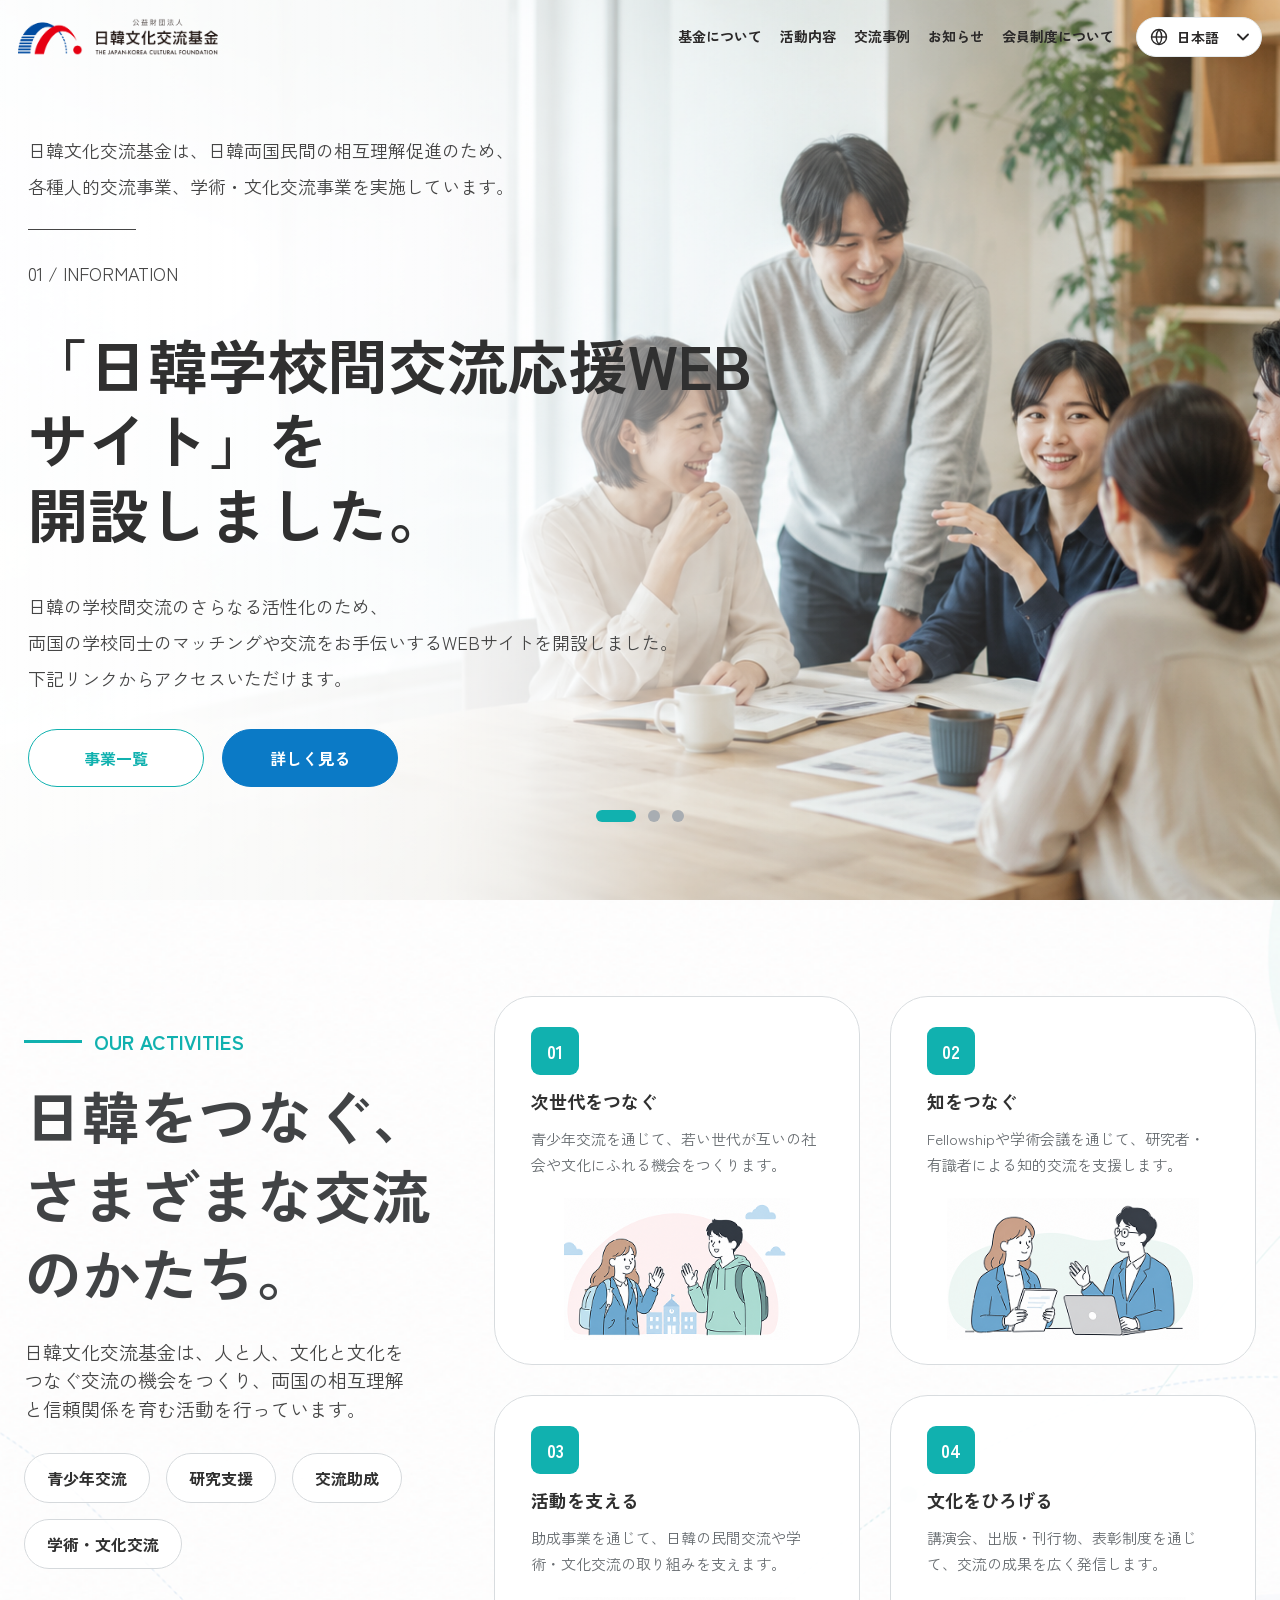
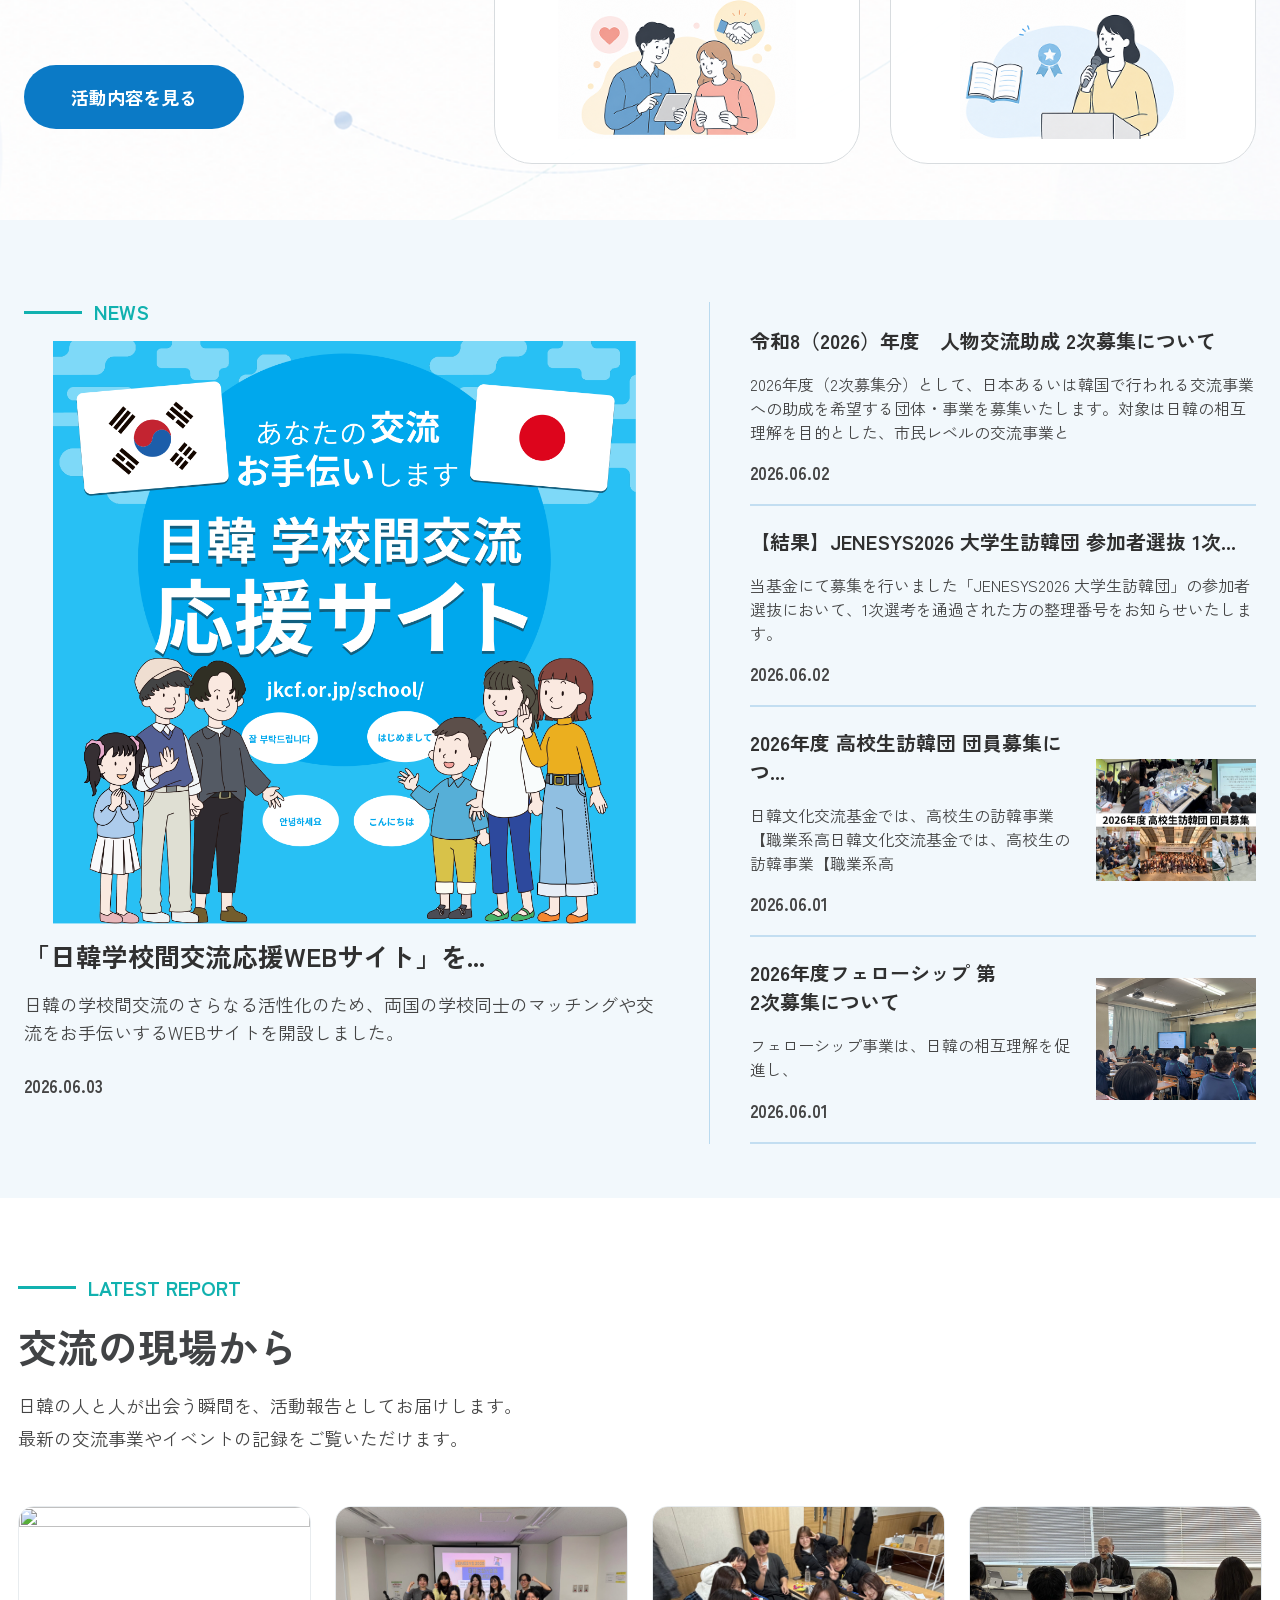
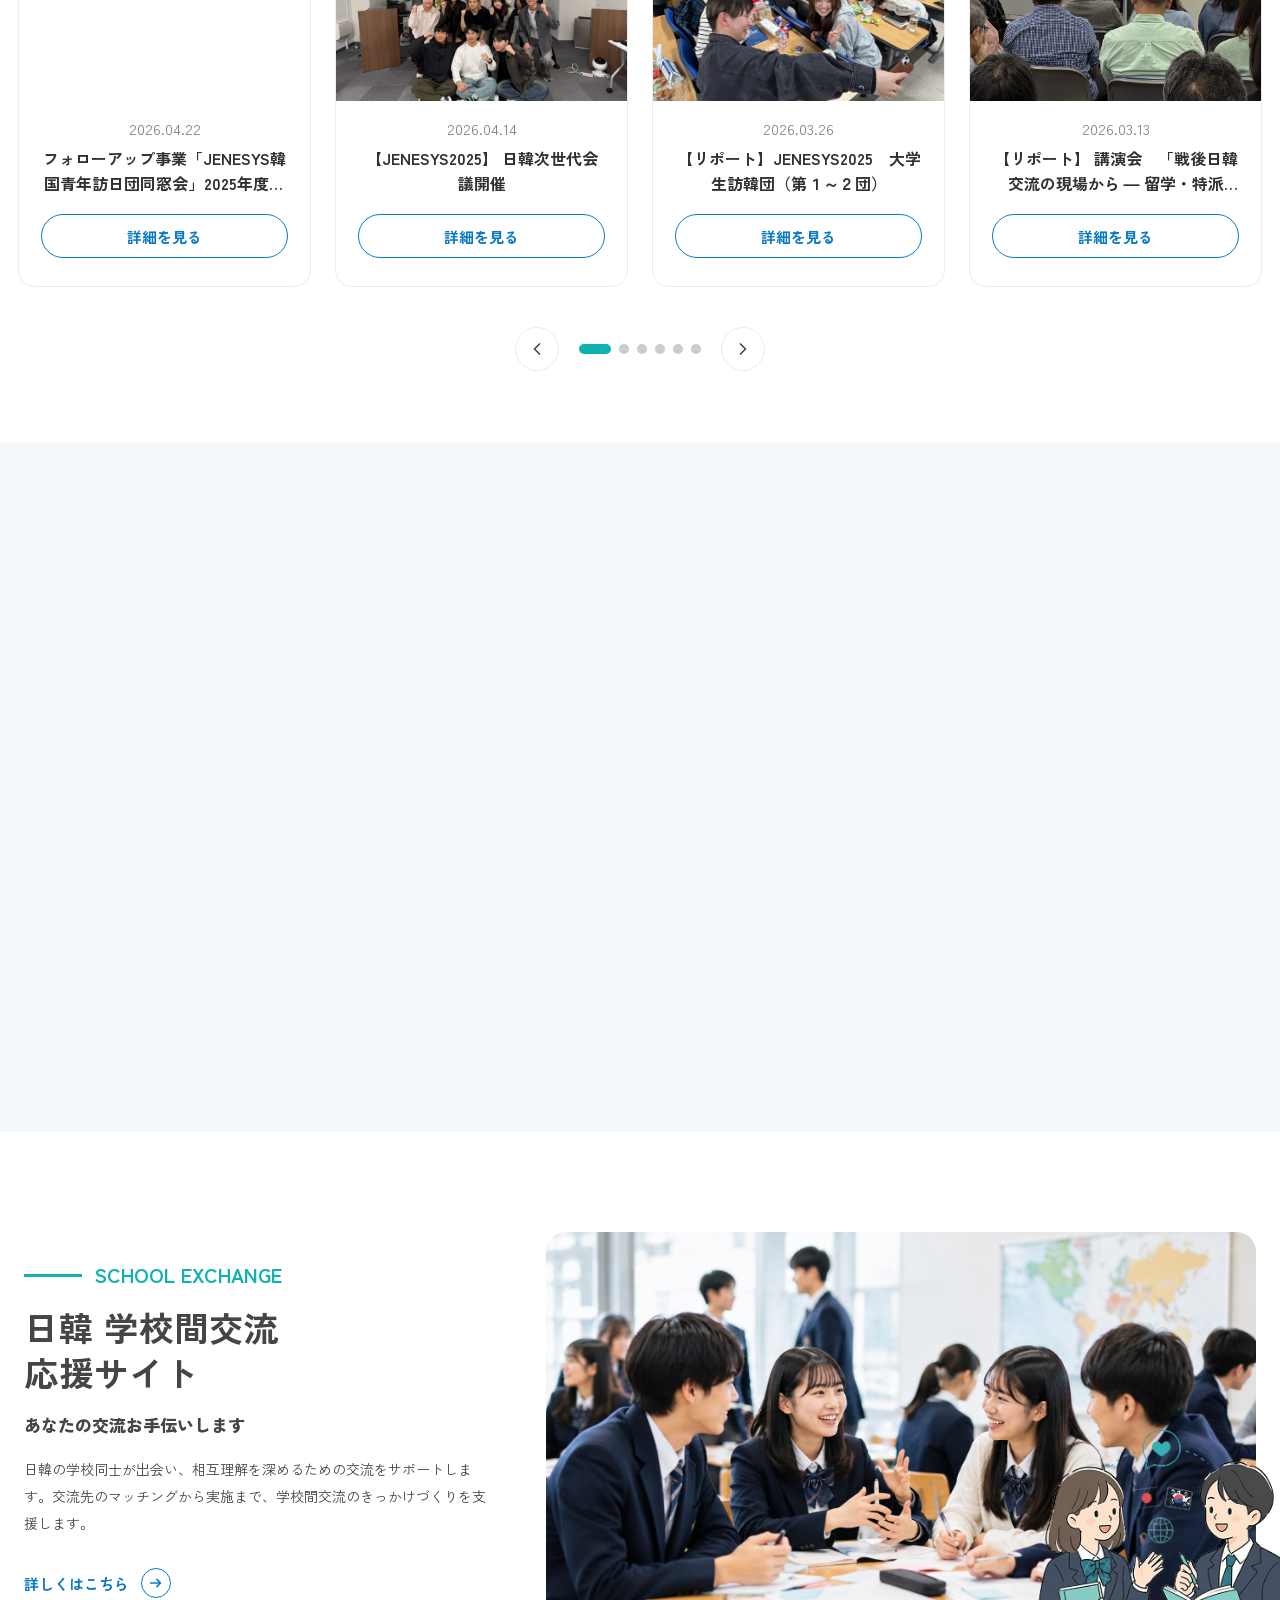
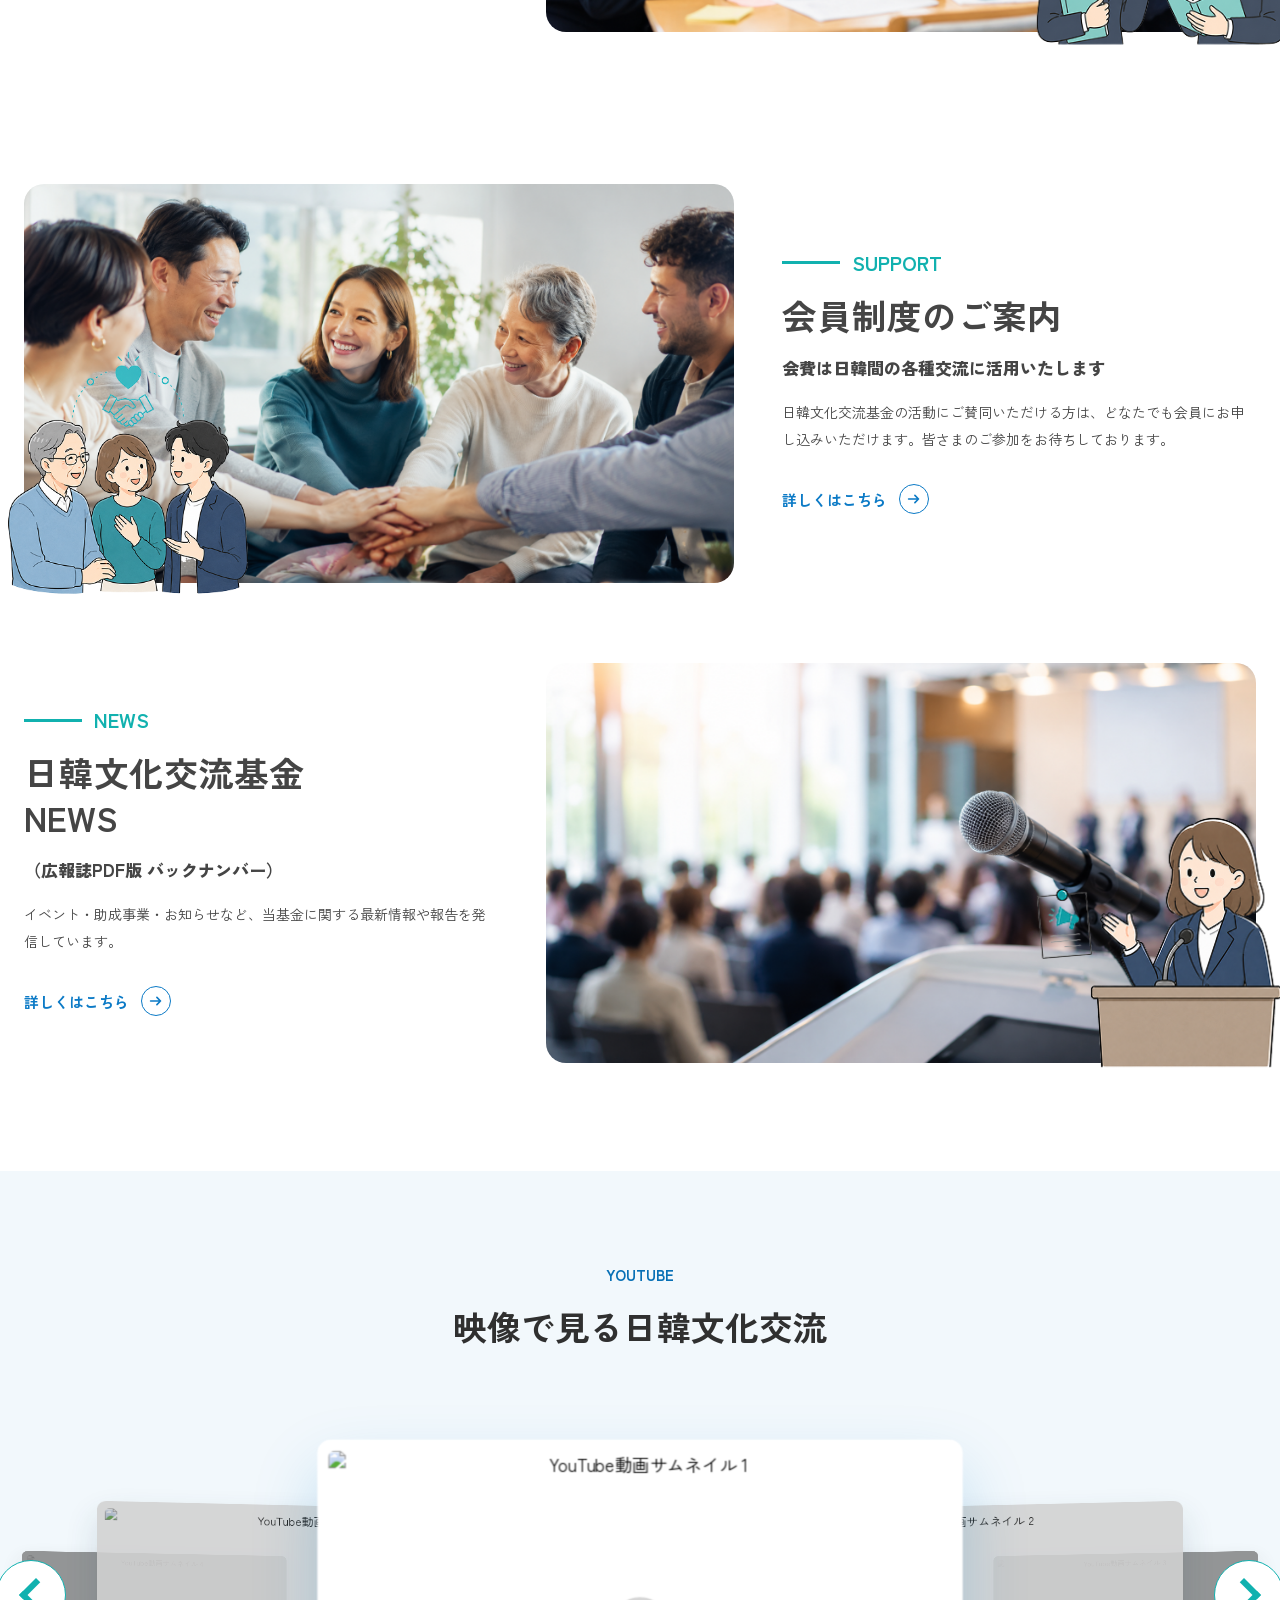
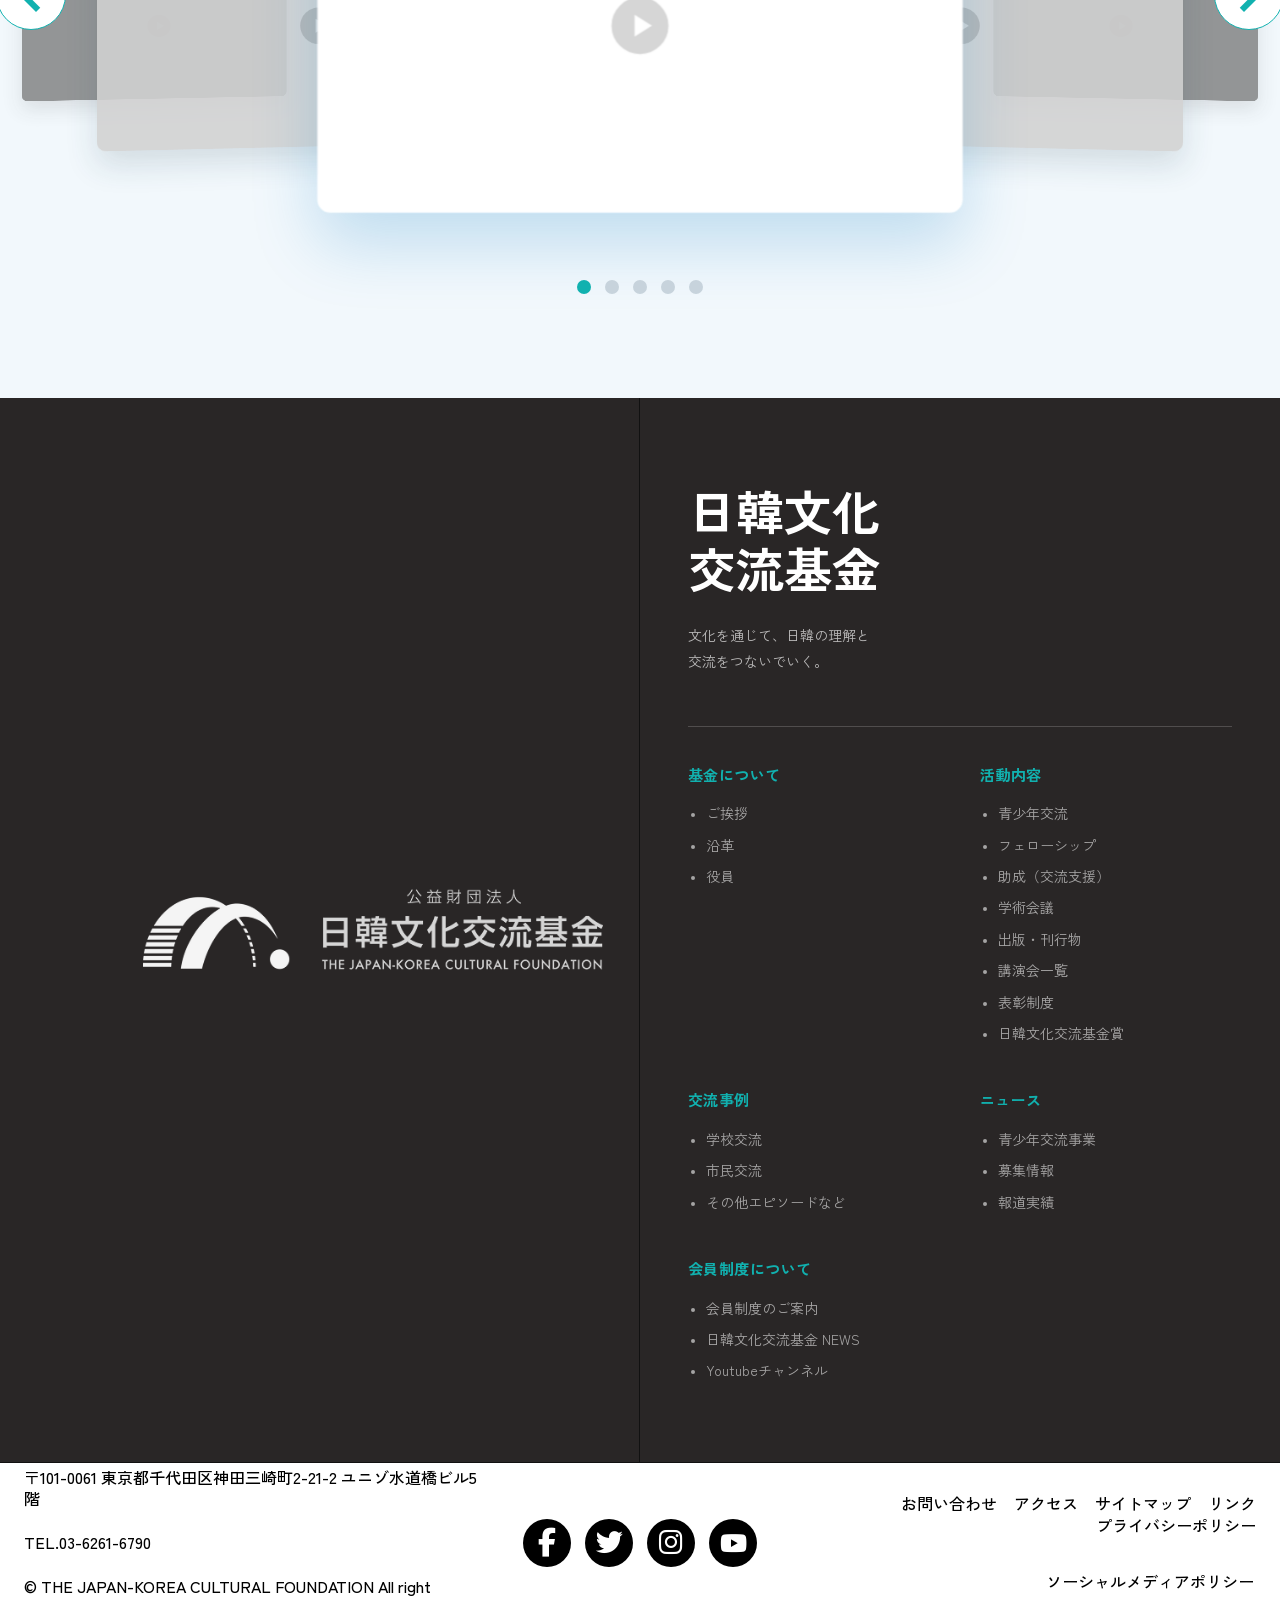
==== commit 13d9d1d2: "Update all pages with responsive renewal changes Co-Authored-By: Claude Sonnet 4.6 <noreply@anthropi" ====
--- a/index.html
+++ b/index.html
@@ -12,7 +12,7 @@
   <link rel="stylesheet" href="https://cdnjs.cloudflare.com/ajax/libs/font-awesome/6.5.2/css/all.min.css">
 
   <!-- INDEX CSS -->
-  <link rel="stylesheet" href="css/index.css">
+  <link rel="stylesheet" href="css/index.css?v=20260625-3">
 </head>
 <body>
   <!-- ==================== HEADER ==================== -->
@@ -181,8 +181,8 @@
           <h2 class="hero-slider__title" data-ja="「日韓学校間交流応援WEBサイト」を&#10;開設しました。" data-ko="「한일 학교 간 교류 응원 WEB 사이트」를&#10;개설했습니다.">「日韓学校間交流応援WEBサイト」を<br>開設しました。</h2>
           <p class="hero-slider__text" data-ja="日韓の学校間交流のさらなる活性化のため、&#10;両国の学校同士のマッチングや交流をお手伝いするWEBサイトを開設しました。&#10;下記リンクからアクセスいただけます。" data-ko="한일 학교 간 교류를 더욱 활성화하기 위해&#10;양국 학교 간 매칭과 교류를 지원하는 WEB 사이트를 개설했습니다.&#10;아래 링크에서 접속하실 수 있습니다.">日韓の学校間交流のさらなる活性化のため、<br>両国の学校同士のマッチングや交流をお手伝いするWEBサイトを開設しました。<br>下記リンクからアクセスいただけます。</p>
           <div class="hero-slider__actions">
+            <a class="hero-slider__button hero-slider__button--secondary" href="./activities.html" data-ja="事業一覧" data-ko="사업 목록">事業一覧</a>
             <a class="hero-slider__button hero-slider__button--primary" href="./news.html" data-ja="詳しく見る" data-ko="자세히 보기">詳しく見る</a>
-            <a class="hero-slider__button hero-slider__button--secondary" href="./activities.html" data-ja="事業一覧" data-ko="사업 목록">事業一覧</a>
           </div>
         </div>
       </article>
@@ -196,8 +196,8 @@
           <h2 class="hero-slider__title" data-ja="令和8（2026）年度　&#10;人物交流助成&#10;2次募集について" data-ko="2026년도&#10;인물 교류 조성&#10;2차 모집 안내">令和8（2026）年度　<br>人物交流助成<br>2次募集について</h2>
           <p class="hero-slider__text" data-ja="市民レベルの日韓交流事業を支援するための人物交流助成制度の2026年度&#10;第2次募集を開始しました。" data-ko="시민 차원의 한일 교류 사업을 지원하기 위한 인물 교류 조성 제도의 2026년도&#10;제2차 모집을 시작했습니다.">市民レベルの日韓交流事業を支援するための人物交流助成制度の2026年度<br>第2次募集を開始しました。</p>
           <div class="hero-slider__actions">
+            <a class="hero-slider__button hero-slider__button--secondary" href="./activities.html" data-ja="事業一覧" data-ko="사업 목록">事業一覧</a>
             <a class="hero-slider__button hero-slider__button--primary" href="./news.html" data-ja="詳しく見る" data-ko="자세히 보기">詳しく見る</a>
-            <a class="hero-slider__button hero-slider__button--secondary" href="./activities.html" data-ja="事業一覧" data-ko="사업 목록">事業一覧</a>
           </div>
         </div>
       </article>
@@ -211,8 +211,8 @@
           <h2 class="hero-slider__title" data-ja="2026年&#10;度フェローシップ&#10;第2次募集について" data-ko="2026년&#10;도 펠로십&#10;제2차 모집 안내">2026年<br>度フェローシップ<br>第2次募集について</h2>
           <p class="hero-slider__text" data-ja="日韓両国の優れた研究者・有識者等を招聘・派遣し、&#10;調査・研究等の活動を支援するフェローシップ制度の第2次募集を行っています。" data-ko="한일 양국의 우수한 연구자와 전문가 등을 초청·파견하여&#10;조사·연구 등의 활동을 지원하는 펠로십 제도의 제2차 모집을 진행하고 있습니다.">日韓両国の優れた研究者・有識者等を招聘・派遣し、<br>調査・研究等の活動を支援するフェローシップ制度の第2次募集を行っています。</p>
           <div class="hero-slider__actions">
+            <a class="hero-slider__button hero-slider__button--secondary" href="./activities.html" data-ja="事業一覧" data-ko="사업 목록">事業一覧</a>
             <a class="hero-slider__button hero-slider__button--primary" href="./news.html" data-ja="詳しく見る" data-ko="자세히 보기">詳しく見る</a>
-            <a class="hero-slider__button hero-slider__button--secondary" href="./activities.html" data-ja="事業一覧" data-ko="사업 목록">事業一覧</a>
           </div>
         </div>
       </article>
@@ -251,28 +251,36 @@
           <p class="activity-card__number">01</p>
           <h3 class="activity-card__title" data-ja="次世代をつなぐ" data-ko="다음 세대를 잇다">次世代をつなぐ</h3>
           <p class="activity-card__text" data-ja="青少年交流を通じて、若い世代が互いの社会や文化にふれる機会をつくります。" data-ko="청소년 교류를 통해 젊은 세대가 서로의 사회와 문화를 접할 기회를 만듭니다.">青少年交流を通じて、若い世代が互いの社会や文化にふれる機会をつくります。</p>
-          <img src="images/s1_img1.png" alt="">
+          <div class="activity-card__visual">
+            <img src="images/s1_img1.png" alt="">
+          </div>
         </article>
 
         <article class="activity-card">
           <p class="activity-card__number">02</p>
           <h3 class="activity-card__title" data-ja="知をつなぐ" data-ko="지식을 잇다">知をつなぐ</h3>
           <p class="activity-card__text" data-ja="Fellowshipや学術会議を通じて、研究者・有識者による知的交流を支援します。" data-ko="펠로십과 학술회의를 통해 연구자와 전문가의 지적 교류를 지원합니다.">Fellowshipや学術会議を通じて、研究者・有識者による知的交流を支援します。</p>
-          <img src="images/s1_img2.png" alt="">
+          <div class="activity-card__visual">
+            <img src="images/s1_img2.png" alt="">
+          </div>
         </article>
 
         <article class="activity-card">
           <p class="activity-card__number">03</p>
           <h3 class="activity-card__title" data-ja="活動を支える" data-ko="활동을 지원하다">活動を支える</h3>
           <p class="activity-card__text" data-ja="助成事業を通じて、日韓の民間交流や学術・文化交流の取り組みを支えます。" data-ko="조성 사업을 통해 한일 민간 교류와 학술·문화 교류의 활동을 지원합니다.">助成事業を通じて、日韓の民間交流や学術・文化交流の取り組みを支えます。</p>
-          <img src="images/s1_img3.png" alt="">
+          <div class="activity-card__visual">
+            <img src="images/s1_img3.png" alt="">
+          </div>
         </article>
 
         <article class="activity-card">
           <p class="activity-card__number">04</p>
           <h3 class="activity-card__title" data-ja="文化をひろげる" data-ko="문화를 넓히다">文化をひろげる</h3>
           <p class="activity-card__text" data-ja="講演会、出版・刊行物、表彰制度を通じて、交流の成果を広く発信します。" data-ko="강연회, 출판·간행물, 표창 제도를 통해 교류의 성과를 널리 알립니다.">講演会、出版・刊行物、表彰制度を通じて、交流の成果を広く発信します。</p>
-          <img src="images/s1_img4.png" alt="">
+          <div class="activity-card__visual">
+            <img src="images/s1_img4.png" alt="">
+          </div>
         </article>
       </div>
     </div>
@@ -467,9 +475,14 @@
                       data-ko="한국 교원과 일본 초등학교의 교류 사례 (김성민 선생님 편)">
                     韓国の教員と日本の小学校の交流事例（金成玟先生編）
                   </h3>
-                  <span class="story-card__more"
-                        data-ja="記事の詳細を見る"
-                        data-ko="기사 자세히 보기">記事の詳細を見る</span>
+                  <span class="story-card__action">
+                    <span class="story-card__more"
+                          data-ja="記事の詳細を見る"
+                          data-ko="기사 자세히 보기">記事の詳細を見る</span>
+                    <svg class="story-card__arrow" viewBox="0 0 20 20" aria-hidden="true">
+                      <path d="M4 10h11M11 6l4 4-4 4"></path>
+                    </svg>
+                  </span>
                 </div>
               </a>
             </article>
@@ -483,9 +496,14 @@
                       data-ko="한국 교원과 일본 초등학교의 교류 사례 (박종환 선생님 편)">
                     韓国の教員と日本の小学校の交流事例（朴種渙先生編）
                   </h3>
-                  <span class="story-card__more"
-                        data-ja="記事の詳細を見る"
-                        data-ko="기사 자세히 보기">記事の詳細を見る</span>
+                  <span class="story-card__action">
+                    <span class="story-card__more"
+                          data-ja="記事の詳細を見る"
+                          data-ko="기사 자세히 보기">記事の詳細を見る</span>
+                    <svg class="story-card__arrow" viewBox="0 0 20 20" aria-hidden="true">
+                      <path d="M4 10h11M11 6l4 4-4 4"></path>
+                    </svg>
+                  </span>
                 </div>
               </a>
             </article>
@@ -499,9 +517,14 @@
                       data-ko="일본 교원과 한국 초등학교의 교류 사례 (나나오 메구미 선생님 편)">
                     日本の教員と韓国の小学校の交流事例（七尾めぐみ先生編）
                   </h3>
-                  <span class="story-card__more"
-                        data-ja="記事の詳細を見る"
-                        data-ko="기사 자세히 보기">記事の詳細を見る</span>
+                  <span class="story-card__action">
+                    <span class="story-card__more"
+                          data-ja="記事の詳細を見る"
+                          data-ko="기사 자세히 보기">記事の詳細を見る</span>
+                    <svg class="story-card__arrow" viewBox="0 0 20 20" aria-hidden="true">
+                      <path d="M4 10h11M11 6l4 4-4 4"></path>
+                    </svg>
+                  </span>
                 </div>
               </a>
             </article>
@@ -540,12 +563,20 @@
           </p>
           <a class="cta-block__btn" href="https://jkcf.or.jp/school/" target="_blank" rel="noopener noreferrer">
             <span data-ja="詳しくはこちら" data-ko="자세히 보기">詳しくはこちら</span>
-            <span class="cta-block__arrow" aria-hidden="true"></span>
+            <span class="cta-block__arrow" aria-hidden="true">
+              <svg viewBox="0 0 20 20">
+                <path d="M4 10h11M11 6l4 4-4 4"></path>
+              </svg>
+            </span>
           </a>
         </div>
         <div class="cta-block__media">
           <img class="cta-block__photo" src="images/s4_img1.png" alt="">
           <img class="cta-block__illust" src="images/s4_img01.png" alt="" aria-hidden="true">
+          <svg class="cta-block__motion" viewBox="0 0 600 400" aria-hidden="true">
+            <circle class="cta-block__motion-ring cta-block__motion-ring--outer" cx="492" cy="306" r="62"></circle>
+            <circle class="cta-block__motion-ring cta-block__motion-ring--inner" cx="492" cy="306" r="36"></circle>
+          </svg>
         </div>
       </div>
 
@@ -577,12 +608,20 @@
           </p>
           <a class="cta-block__btn" href="./membership.html">
             <span data-ja="詳しくはこちら" data-ko="자세히 보기">詳しくはこちら</span>
-            <span class="cta-block__arrow" aria-hidden="true"></span>
+            <span class="cta-block__arrow" aria-hidden="true">
+              <svg viewBox="0 0 20 20">
+                <path d="M4 10h11M11 6l4 4-4 4"></path>
+              </svg>
+            </span>
           </a>
         </div>
         <a class="cta-block__media" href="./membership.html" aria-label="会員制度のご案内">
           <img class="cta-block__photo" src="images/s4_img2.png" alt="">
           <img class="cta-block__illust cta-block__illust--left" src="images/s4_img02.png" alt="" aria-hidden="true">
+          <svg class="cta-block__motion cta-block__motion--left" viewBox="0 0 600 400" aria-hidden="true">
+            <circle class="cta-block__motion-ring cta-block__motion-ring--outer" cx="108" cy="306" r="62"></circle>
+            <circle class="cta-block__motion-ring cta-block__motion-ring--inner" cx="108" cy="306" r="36"></circle>
+          </svg>
         </a>
       </div>
 
@@ -610,12 +649,20 @@
           </p>
           <a class="cta-block__btn" href="./publication.html">
             <span data-ja="詳しくはこちら" data-ko="자세히 보기">詳しくはこちら</span>
-            <span class="cta-block__arrow" aria-hidden="true"></span>
+            <span class="cta-block__arrow" aria-hidden="true">
+              <svg viewBox="0 0 20 20">
+                <path d="M4 10h11M11 6l4 4-4 4"></path>
+              </svg>
+            </span>
           </a>
         </div>
         <a class="cta-block__media" href="./publication.html" aria-label="出版・刊行物">
           <img class="cta-block__photo" src="images/s4_img3.png" alt="">
           <img class="cta-block__illust" src="images/s4_img03.png" alt="" aria-hidden="true">
+          <svg class="cta-block__motion" viewBox="0 0 600 400" aria-hidden="true">
+            <circle class="cta-block__motion-ring cta-block__motion-ring--outer" cx="492" cy="306" r="62"></circle>
+            <circle class="cta-block__motion-ring cta-block__motion-ring--inner" cx="492" cy="306" r="36"></circle>
+          </svg>
         </a>
       </div>
 
@@ -754,35 +801,43 @@
   </footer>
 
   <!-- ==================== FOOTER 02 ==================== -->
-  <div class="footer-secondary">
+  <div class="footer-secondary" data-footer-secondary>
     <div class="footer-secondary__inner">
       <div class="footer-secondary__info">
-        <p>〒101-0061 東京都千代田区神田三崎町2-21-2 ユニゾ水道橋ビル5階</p>
+        <p data-ja="〒101-0061 東京都千代田区神田三崎町2-21-2 ユニゾ水道橋ビル5階"
+           data-ko="〒101-0061 도쿄도 지요다구 간다미사키초 2-21-2 유니조 스이도바시 빌딩 5층">〒101-0061 東京都千代田区神田三崎町2-21-2 ユニゾ水道橋ビル5階</p>
         <p>TEL.03-6261-6790</p>
         <p>&copy; THE JAPAN-KOREA CULTURAL FOUNDATION All right reserved.</p>
       </div>
 
-      <ul class="footer-secondary__social" aria-label="ソーシャルメディア">
+      <ul class="footer-secondary__social" aria-label="ソーシャルメディア" data-aria-ja="ソーシャルメディア" data-aria-ko="소셜 미디어">
         <li><a href="https://www.facebook.com" target="_blank" rel="noopener noreferrer" aria-label="Facebook"><i class="fa-brands fa-facebook-f" aria-hidden="true"></i></a></li>
         <li><a href="https://x.com" target="_blank" rel="noopener noreferrer" aria-label="Twitter"><i class="fa-brands fa-twitter" aria-hidden="true"></i></a></li>
         <li><a href="https://www.instagram.com" target="_blank" rel="noopener noreferrer" aria-label="Instagram"><i class="fa-brands fa-instagram" aria-hidden="true"></i></a></li>
         <li><a href="https://www.youtube.com" target="_blank" rel="noopener noreferrer" aria-label="YouTube"><i class="fa-brands fa-youtube" aria-hidden="true"></i></a></li>
       </ul>
 
-      <div class="footer-secondary__links" aria-label="フッターリンク">
+      <div class="footer-secondary__links" aria-label="フッターリンク" data-aria-ja="フッターリンク" data-aria-ko="푸터 링크">
         <p>
-          <span>お問い合わせ</span>
-          <span>アクセス</span>
-          <span>サイトマップ</span>
-          <span>リンク</span>
-          <span>プライバシーポリシー</span>
+          <span data-ja="お問い合わせ" data-ko="문의">お問い合わせ</span>
+          <span data-ja="アクセス" data-ko="오시는 길">アクセス</span>
+          <span data-ja="サイトマップ" data-ko="사이트맵">サイトマップ</span>
+          <span data-ja="リンク" data-ko="관련 링크">リンク</span>
+          <span data-ja="プライバシーポリシー" data-ko="개인정보 처리방침">プライバシーポリシー</span>
         </p>
-        <p>ソーシャルメディアポリシー</p>
+        <p data-ja="ソーシャルメディアポリシー" data-ko="소셜 미디어 운영정책">ソーシャルメディアポリシー</p>
       </div>
     </div>
   </div>
 
+  <button class="go-to-top" type="button" aria-label="ページの先頭へ戻る" data-go-to-top>
+    <svg viewBox="0 0 24 24" aria-hidden="true">
+      <path d="M6 14l6-6 6 6"></path>
+    </svg>
+    <span>TOP</span>
+  </button>
+
   <!-- INDEX JAVASCRIPT -->
-  <script src="js/index.js"></script>
+  <script src="js/index.js?v=20260625-2"></script>
 </body>
 </html>
--- a/css/index.css
+++ b/css/index.css
@@ -1,4 +1,4 @@
-/* ==================== ROOT ==================== */
+﻿/* ==================== ROOT ==================== */
 @font-face {
   font-family: "Escoredream";
   src: url("https://cdn.jsdelivr.net/gh/projectnoonnu/noonfonts_six@1.2/S-CoreDream-1Thin.woff") format("woff");
@@ -61,12 +61,12 @@
   font-weight: 900;
   font-display: swap;
 }
-
 :root {
   --color-white: #ffffff;
   --color-green: #11b1af;
   --color-blue: #0b7ac6;
   --color-text: #2b2929;
+  --color-heading: #303030;
   --color-border: #e6ecef;
   --color-muted: #6f7678;
   --font-family-base: "Zen Kaku Gothic New", sans-serif;
@@ -413,6 +413,17 @@
 }
 
 /* ==================== VISUAL ==================== */
+.hero-slider,
+.activities-section,
+.news-section,
+.report-section,
+.stories-section,
+.cta-section,
+.youtube-section {
+  --color-text: #454545;
+  --color-muted: #7a8084;
+}
+
 .hero-slider {
   position: relative;
   overflow: hidden;
@@ -467,7 +478,7 @@
 .hero-slider__lead {
   margin: 0;
   color: var(--color-text);
-  font-size: 20px;
+  font-size: 18px;
   font-weight: 400;
   line-height: 2;
   letter-spacing: 0;
@@ -484,7 +495,7 @@
 .hero-slider__label {
   margin: 0 0 45px;
   color: var(--color-text);
-  font-size: 20px;
+  font-size: 18px;
   font-weight: 400;
   line-height: 1;
   letter-spacing: 0;
@@ -493,9 +504,9 @@
 .hero-slider__title {
   max-width: 920px;
   margin: 0 0 38px;
-  color: #101010;
-  font-size: clamp(58px, 4.45vw, 85px);
-  font-weight: 900;
+  color: var(--color-heading);
+  font-size: 60px;
+  font-weight: 700;
   line-height: 1.24;
   letter-spacing: 0;
 }
@@ -503,7 +514,7 @@
 .hero-slider__text {
   margin: 0;
   color: var(--color-text);
-  font-size: 20px;
+  font-size: 18px;
   font-weight: 400;
   line-height: 2;
   letter-spacing: 0;
@@ -578,11 +589,21 @@
   position: relative;
   overflow: hidden;
   padding: 96px 0 56px;
-  background: var(--color-white) url("../images/s1_background.png") center / cover no-repeat;
+  background: var(--color-white);
   scroll-margin-top: var(--header-height-scrolled);
 }
 
+.activities-section::before {
+  position: absolute;
+  inset: -4%;
+  content: "";
+  background: url("../images/s1_background.png") center / cover no-repeat;
+  animation: activitiesBackgroundDrift 18s ease-in-out infinite alternate;
+}
+
 .activities-section__inner {
+  position: relative;
+  z-index: 1;
   display: grid;
   grid-template-columns: minmax(0, 560px) minmax(0, 1fr);
   align-items: center;
@@ -612,9 +633,9 @@
 
 .activities-section__title {
   margin: 0 0 26px;
-  color: #000000;
-  font-size: clamp(52px, 3.75vw, 72px);
-  font-weight: 900;
+  color: #414345;
+  font-size: clamp(48px, 3.4vw, 64px);
+  font-weight: 700;
   line-height: 1.36;
   letter-spacing: 0;
 }
@@ -622,7 +643,7 @@
 .activities-section__text {
   margin: 0;
   color: var(--color-text);
-  font-size: 23px;
+  font-size: 20px;
   font-weight: 400;
   line-height: 1.48;
   letter-spacing: 0;
@@ -643,8 +664,8 @@
   justify-content: center;
   min-height: 50px;
   padding: 0 22px;
-  color: #101010;
-  font-size: 18px;
+  color: var(--color-heading);
+  font-size: 16px;
   font-weight: 700;
   background: rgba(255, 255, 255, 0.8);
   border: 1px solid #d5d9dc;
@@ -663,6 +684,12 @@
   font-weight: 700;
   background: var(--color-blue);
   border-radius: 999px;
+  transition: background 0.24s ease, transform 0.24s ease;
+}
+
+.activities-section__button:hover {
+  background: #086daf;
+  transform: translateX(6px);
 }
 
 .activities-section__button:focus-visible {
@@ -682,6 +709,13 @@
   background: rgba(255, 255, 255, 0.92);
   border: 1px solid #d8dcdf;
   border-radius: 38px;
+  transition: border-color 0.3s ease, box-shadow 0.3s ease, transform 0.3s ease;
+}
+
+.activity-card:hover {
+  border-color: rgba(17, 177, 175, 0.38);
+  box-shadow: 0 18px 38px rgba(30, 94, 112, 0.1);
+  transform: translateY(-6px);
 }
 
 .activity-card__number {
@@ -701,9 +735,9 @@
 
 .activity-card__title {
   margin: 0 0 12px;
-  color: #101010;
-  font-size: 20px;
-  font-weight: 900;
+  color: var(--color-heading);
+  font-size: 18px;
+  font-weight: 700;
   line-height: 1.4;
   letter-spacing: 0;
 }
@@ -711,25 +745,109 @@
 .activity-card__text {
   margin: 0;
   min-height: 66px;
-  color: #55595d;
-  font-size: 16px;
+  color: #686d71;
+  font-size: 15px;
   font-weight: 400;
   line-height: 1.72;
   letter-spacing: 0;
 }
 
-.activity-card img {
+.activity-card__visual {
+  position: relative;
   width: 100%;
   max-width: 300px;
   height: 142px;
   margin: 6px auto 0;
+}
+
+.activity-card__visual img {
+  width: 100%;
+  height: 100%;
   object-fit: contain;
+  animation: activityIllustrationFloat 4.8s ease-in-out infinite;
+}
+
+.activity-card:nth-child(even) .activity-card__visual img {
+  animation-delay: -2.4s;
+}
+
+.activities-section:not(.is-visible) .activities-section__content,
+.activities-section:not(.is-visible) .activity-card {
+  opacity: 0;
+  transform: translateY(28px);
+}
+
+.activities-section__content,
+.activity-card {
+  transition-property: opacity, transform, border-color, box-shadow;
+  transition-duration: 0.7s, 0.7s, 0.3s, 0.3s;
+  transition-timing-function: ease;
+}
+
+.activities-section.is-visible .activity-card:nth-child(1) {
+  transition-delay: 0.12s;
+}
+
+.activities-section.is-visible .activity-card:nth-child(2) {
+  transition-delay: 0.2s;
+}
+
+.activities-section.is-visible .activity-card:nth-child(3) {
+  transition-delay: 0.28s;
+}
+
+.activities-section.is-visible .activity-card:nth-child(4) {
+  transition-delay: 0.36s;
+}
+
+@keyframes activityIllustrationFloat {
+  0%,
+  100% {
+    transform: translateY(0);
+  }
+
+  50% {
+    transform: translateY(-7px);
+  }
+}
+
+@keyframes activitiesBackgroundDrift {
+  0%,
+  100% {
+    transform: translate3d(-1%, -1%, 0) scale(1.02);
+  }
+
+  50% {
+    transform: translate3d(1.5%, 1%, 0) scale(1.05);
+  }
+}
+
+@media (prefers-reduced-motion: reduce) {
+  .activities-section::before,
+  .activities-section__content,
+  .activity-card,
+  .activity-card__visual img,
+  .activities-section__button {
+    animation: none;
+    transition: none;
+  }
+
+  .activities-section:not(.is-visible) .activities-section__content,
+  .activities-section:not(.is-visible) .activity-card {
+    opacity: 1;
+    transform: none;
+  }
+
+  .activity-card:hover,
+  .activities-section__button:hover {
+    transform: none;
+  }
 }
 
 /* ==================== SECTION 02 ==================== */
 .news-section {
   padding: 82px 0 54px;
-  color: #000000;
+  color: var(--color-heading);
   background: #f2f8fc;
   scroll-margin-top: var(--header-height-scrolled);
 }
@@ -772,9 +890,9 @@
   display: -webkit-box;
   overflow: hidden;
   margin: 14px 0 18px;
-  color: #000000;
-  font-size: 30px;
-  font-weight: 900;
+  color: var(--color-heading);
+  font-size: 27px;
+  font-weight: 700;
   line-height: 1.35;
   letter-spacing: 0;
   -webkit-box-orient: vertical;
@@ -784,8 +902,8 @@
 
 .featured-news__text {
   margin: 0 0 30px;
-  color: #000000;
-  font-size: 21px;
+  color: var(--color-text);
+  font-size: 18px;
   font-weight: 400;
   line-height: 1.55;
   letter-spacing: 0;
@@ -794,8 +912,8 @@
 .featured-news__date,
 .news-list-item__date {
   display: block;
-  color: #000000;
-  font-size: 20px;
+  color: var(--color-text);
+  font-size: 17px;
   font-weight: 700;
   line-height: 1;
   letter-spacing: 0;
@@ -851,9 +969,9 @@
   display: -webkit-box;
   overflow: hidden;
   margin: 0 0 18px;
-  color: #000000;
-  font-size: 22px;
-  font-weight: 900;
+  color: var(--color-heading);
+  font-size: 20px;
+  font-weight: 700;
   line-height: 1.45;
   letter-spacing: 0;
   -webkit-box-orient: vertical;
@@ -865,8 +983,8 @@
   display: -webkit-box;
   overflow: hidden;
   margin: 0 0 20px;
-  color: #000000;
-  font-size: 18px;
+  color: var(--color-text);
+  font-size: 16px;
   font-weight: 400;
   line-height: 1.48;
   letter-spacing: 0;
@@ -912,6 +1030,71 @@
   transform: scale(1.025);
 }
 
+.news-section:not(.is-visible) .news-section__featured {
+  opacity: 0;
+  transform: translateY(32px);
+}
+
+.news-section:not(.is-visible) .news-list-item {
+  opacity: 0;
+  transform: translateX(32px);
+}
+
+.news-section.is-visible .news-list-item:nth-child(1) {
+  animation-delay: 0.12s;
+}
+
+.news-section.is-visible .news-list-item:nth-child(2) {
+  animation-delay: 0.2s;
+}
+
+.news-section.is-visible .news-list-item:nth-child(3) {
+  animation-delay: 0.28s;
+}
+
+.news-section.is-visible .news-list-item:nth-child(4) {
+  animation-delay: 0.36s;
+}
+
+.news-section.is-visible .news-section__featured {
+  animation: newsFeaturedEnter 0.75s ease both;
+}
+
+.news-section.is-visible .news-list-item {
+  animation-name: newsListEnter;
+  animation-duration: 0.65s;
+  animation-timing-function: ease;
+  animation-fill-mode: both;
+}
+
+@keyframes newsFeaturedEnter {
+  from {
+    opacity: 0;
+    transform: translateY(32px);
+  }
+}
+
+@keyframes newsListEnter {
+  from {
+    opacity: 0;
+    transform: translateX(32px);
+  }
+}
+
+@media (prefers-reduced-motion: reduce) {
+  .news-section__featured,
+  .news-list-item {
+    animation: none;
+    transition: none;
+  }
+
+  .news-section:not(.is-visible) .news-section__featured,
+  .news-section:not(.is-visible) .news-list-item {
+    opacity: 1;
+    transform: none;
+  }
+}
+
 /* ==================== SECTION 03 ==================== */
 .report-section {
   padding: 90px 0 84px;
@@ -928,11 +1111,29 @@
   margin-bottom: 52px;
 }
 
+.report-section:not(.is-visible) .report-section__header,
+.report-section:not(.is-visible) .report-slider__viewport,
+.report-section:not(.is-visible) .report-slider__controls {
+  opacity: 0;
+}
+
+.report-section.is-visible .report-section__header {
+  animation: reportSectionEnter 0.7s ease both;
+}
+
+.report-section.is-visible .report-slider__viewport {
+  animation: reportSectionEnter 0.75s 0.15s ease both;
+}
+
+.report-section.is-visible .report-slider__controls {
+  animation: reportSectionEnter 0.65s 0.3s ease both;
+}
+
 .report-section__title {
   margin: 0 0 20px;
-  color: #000000;
-  font-size: clamp(48px, 3.75vw, 72px);
-  font-weight: 900;
+  color: #414345;
+  font-size: clamp(39px, 3.1vw, 59px);
+  font-weight: 700;
   line-height: 1.2;
   letter-spacing: 0;
 }
@@ -940,7 +1141,7 @@
 .report-section__desc {
   margin: 0;
   color: var(--color-text);
-  font-size: 20px;
+  font-size: 18px;
   font-weight: 400;
   line-height: 1.8;
   letter-spacing: 0;
@@ -1019,8 +1220,8 @@
   overflow: hidden;
   margin: 0 0 16px;
   min-height: calc(1.55em * 2);
-  color: #101010;
-  font-size: 17px;
+  color: var(--color-heading);
+  font-size: 16px;
   font-weight: 700;
   line-height: 1.55;
   letter-spacing: 0;
@@ -1142,6 +1343,24 @@
   margin-bottom: 36px;
 }
 
+.stories-section:not(.is-visible) .stories-section__kicker,
+.stories-section:not(.is-visible) .stories-section__feature,
+.stories-section:not(.is-visible) .stories-section__content {
+  opacity: 0;
+}
+
+.stories-section.is-visible .stories-section__kicker {
+  animation: storiesSectionEnter 0.65s ease both;
+}
+
+.stories-section.is-visible .stories-section__feature {
+  animation: storiesSectionEnter 0.75s 0.12s ease both;
+}
+
+.stories-section.is-visible .stories-section__content {
+  animation: storiesSectionEnter 0.75s 0.24s ease both;
+}
+
 .stories-section__grid {
   display: grid;
   grid-template-columns: minmax(0, 400px) 1fr;
@@ -1150,6 +1369,7 @@
 }
 
 .stories-section__feature {
+  position: relative;
   border-radius: 16px;
   overflow: hidden;
   background: #f7c5b8;
@@ -1162,6 +1382,11 @@
   width: 100%;
   height: 100%;
   object-fit: cover;
+  transition: transform 0.7s ease;
+}
+
+.stories-section__feature:hover img {
+  transform: scale(1.025);
 }
 
 .stories-section__content {
@@ -1170,8 +1395,8 @@
 }
 
 .stories-section__title {
-  font-size: clamp(32px, 2.8vw, 52px);
-  font-weight: 900;
+  font-size: clamp(30px, 2.6vw, 48px);
+  font-weight: 700;
   line-height: 1.35;
   color: var(--color-text);
   margin: 0 0 36px;
@@ -1214,16 +1439,14 @@
   overflow: hidden;
 }
 
-.story-card__more {
+.story-card__action {
   display: inline-flex;
   align-items: center;
   justify-content: center;
+  gap: 8px;
   min-width: 148px;
   min-height: 42px;
   padding: 0 20px;
-  font-size: 13px;
-  font-weight: 700;
-  line-height: 1;
   color: var(--color-blue);
   background: transparent;
   border: 1.5px solid var(--color-blue);
@@ -1231,9 +1454,74 @@
   transition: background 0.18s ease, color 0.18s ease;
 }
 
-.story-card__link:hover .story-card__more {
+.story-card__more {
+  font-size: 13px;
+  font-weight: 700;
+  line-height: 1;
+}
+
+.story-card__arrow {
+  display: inline-block;
+  width: 20px;
+  height: 20px;
+  flex: 0 0 auto;
+  color: currentColor;
+  transition: color 0.18s ease, transform 0.18s ease;
+}
+
+.story-card__arrow path {
+  fill: none;
+  stroke: currentColor;
+  stroke-width: 1.8;
+  stroke-linecap: round;
+  stroke-linejoin: round;
+}
+
+.story-card__link:hover .story-card__action {
   color: var(--color-white);
   background: var(--color-blue);
+}
+
+.story-card__link:hover .story-card__arrow {
+  transform: translateX(4px);
+}
+
+@keyframes reportSectionEnter {
+  from {
+    opacity: 0;
+    transform: translateY(30px);
+  }
+}
+
+@keyframes storiesSectionEnter {
+  from {
+    opacity: 0;
+    transform: translateY(32px);
+  }
+}
+
+@media (prefers-reduced-motion: reduce) {
+  .report-section__header,
+  .report-slider__viewport,
+  .report-slider__controls,
+  .stories-section__kicker,
+  .stories-section__feature,
+  .stories-section__content,
+  .stories-section__feature img,
+  .story-card__arrow {
+    animation: none;
+    transition: none;
+  }
+
+  .report-section:not(.is-visible) .report-section__header,
+  .report-section:not(.is-visible) .report-slider__viewport,
+  .report-section:not(.is-visible) .report-slider__controls,
+  .stories-section:not(.is-visible) .stories-section__kicker,
+  .stories-section:not(.is-visible) .stories-section__feature,
+  .stories-section:not(.is-visible) .stories-section__content {
+    opacity: 1;
+    transform: none;
+  }
 }
 
 /* ==================== SECTION 05 ==================== */
@@ -1261,6 +1549,7 @@
 .cta-section__plane img {
   width: 72px;
   height: auto;
+  animation: ctaPlaneFloat 5.5s ease-in-out infinite;
 }
 
 .cta-block {
@@ -1268,6 +1557,7 @@
   grid-template-columns: 2fr 3fr;
   gap: 72px;
   align-items: center;
+  transition: opacity 0.75s ease, transform 0.75s ease;
 }
 
 .cta-block--flip {
@@ -1283,23 +1573,23 @@
 }
 
 .cta-block__title {
-  font-size: clamp(36px, 3vw, 56px);
-  font-weight: 900;
+  font-size: clamp(34px, 2.7vw, 50px);
+  font-weight: 700;
   line-height: 1.3;
   color: var(--color-text);
   margin: 0 0 16px;
 }
 
 .cta-block__lead {
-  font-size: 18px;
-  font-weight: 700;
+  font-size: 17px;
+  font-weight: 900;
   line-height: 1.6;
   color: var(--color-text);
   margin: 0 0 18px;
 }
 
 .cta-block__desc {
-  font-size: 15px;
+  font-size: 14px;
   line-height: 1.9;
   color: var(--color-text);
   margin: 0 0 32px;
@@ -1327,11 +1617,18 @@
   flex-shrink: 0;
 }
 
-.cta-block__arrow::after {
-  content: '›';
-  font-size: 18px;
-  line-height: 1;
-  margin-top: -1px;
+.cta-block__arrow svg {
+  width: 18px;
+  height: 18px;
+  transition: transform 0.18s ease;
+}
+
+.cta-block__arrow path {
+  fill: none;
+  stroke: currentColor;
+  stroke-width: 1.8;
+  stroke-linecap: round;
+  stroke-linejoin: round;
 }
 
 .cta-block__btn:hover .cta-block__arrow {
@@ -1339,8 +1636,18 @@
   color: var(--color-white);
 }
 
+.cta-block__btn:hover .cta-block__arrow svg {
+  transform: translateX(2px);
+}
+
 .cta-block__media {
   position: relative;
+  overflow: visible;
+  transition: transform 0.35s ease;
+}
+
+.cta-block__media:hover {
+  transform: translateY(-6px);
 }
 
 .cta-block__photo {
@@ -1356,18 +1663,128 @@
   right: -4%;
   width: 36%;
   pointer-events: none;
+  z-index: 2;
+  animation: ctaIllustrationFloat 4.8s ease-in-out infinite;
+}
+
+.cta-block .cta-block__illust {
+  opacity: 1;
+  scale: 1;
+  transition: opacity 0.8s 0.2s ease, scale 0.9s 0.2s cubic-bezier(0.22, 1, 0.36, 1);
+}
+
+.cta-block:not(.is-visible) .cta-block__illust {
+  opacity: 0;
+  scale: 1.35;
 }
 
 .cta-block__illust--left {
   right: auto;
   left: -4%;
+  animation-delay: -2.4s;
+}
+
+.cta-block__motion {
+  position: absolute;
+  inset: 0;
+  z-index: 1;
+  width: 100%;
+  height: 100%;
+  overflow: visible;
+  pointer-events: none;
+}
+
+.cta-block__motion-ring {
+  fill: none;
+  stroke: rgba(17, 177, 175, 0.55);
+  stroke-width: 2;
+  opacity: 0;
+  transform-box: fill-box;
+  transform-origin: center;
+}
+
+.cta-block.is-visible .cta-block__motion-ring {
+  animation: ctaRingPulse 3.2s ease-out infinite;
+}
+
+.cta-block.is-visible .cta-block__motion-ring--inner {
+  animation-delay: 0.8s;
+}
+
+.cta-block:not(.is-visible) {
+  opacity: 0;
+  transform: translateY(42px);
+}
+
+@keyframes ctaIllustrationFloat {
+  0%,
+  100% {
+    transform: translateY(0) rotate(0);
+  }
+
+  50% {
+    transform: translateY(-10px) rotate(1.5deg);
+  }
+}
+
+@keyframes ctaPlaneFloat {
+  0%,
+  100% {
+    transform: translate3d(0, 0, 0) rotate(-2deg);
+  }
+
+  50% {
+    transform: translate3d(12px, -9px, 0) rotate(2deg);
+  }
+}
+
+@keyframes ctaRingPulse {
+  0% {
+    opacity: 0;
+    transform: scale(0.55);
+  }
+
+  28% {
+    opacity: 0.75;
+  }
+
+  100% {
+    opacity: 0;
+    transform: scale(1.35);
+  }
+}
+
+@media (prefers-reduced-motion: reduce) {
+  .cta-section__plane img,
+  .cta-block,
+  .cta-block__media,
+  .cta-block__illust,
+  .cta-block__motion-ring,
+  .cta-block__arrow svg {
+    animation: none;
+    transition: none;
+  }
+
+  .cta-block:not(.is-visible) {
+    opacity: 1;
+    transform: none;
+  }
+
+  .cta-block:not(.is-visible) .cta-block__illust {
+    opacity: 1;
+    scale: 1;
+  }
+
+  .cta-block__media:hover {
+    transform: none;
+  }
 }
 
 /* ==================== YOUTUBE ==================== */
 .youtube-section {
   overflow: hidden;
   padding: 112px 0 118px;
-  color: #000000;
+  color: var(--color-heading);
   background: #f2f8fc;
   scroll-margin-top: var(--header-height-scrolled);
 }
@@ -1393,8 +1810,8 @@
 
 .youtube-section__title {
   margin: 0;
-  font-size: clamp(36px, 2.2vw, 42px);
-  font-weight: 900;
+  font-size: clamp(34px, 2vw, 38px);
+  font-weight: 700;
   line-height: 1.35;
   letter-spacing: 0;
 }
@@ -1405,57 +1822,94 @@
 }
 
 .youtube-slider__viewport {
-  overflow: hidden;
+  overflow: visible;
 }
 
 .youtube-slider__track {
-  display: flex;
-  align-items: center;
-  gap: clamp(42px, 4.2vw, 78px);
-  min-height: 396px;
+  position: relative;
+  min-height: 440px;
   margin: 0;
   padding: 0;
   list-style: none;
+  perspective: 1400px;
+  transform-style: preserve-3d;
 }
 
 .youtube-card {
-  display: none;
-  flex: 0 0 min(20.5vw, 315px);
-  opacity: 0;
-  transition: flex-basis 0.6s cubic-bezier(0.22, 1, 0.36, 1), transform 0.6s cubic-bezier(0.22, 1, 0.36, 1), opacity 0.45s ease;
-}
-
-.youtube-card.is-visible {
-  display: block;
+  position: absolute;
+  top: 50%;
+  left: 50%;
+  width: min(44vw, 660px);
   opacity: 1;
-}
-
-.youtube-card.is-entering {
-  animation: youtubeCardIn 0.58s cubic-bezier(0.22, 1, 0.36, 1);
-}
-
-.youtube-card.is-active {
-  flex-basis: min(45.8vw, 702px);
-  transform: translateY(-6px);
+  transform: translate(-50%, -50%);
+  transform-origin: center;
+  transition: transform 1.05s cubic-bezier(0.22, 1, 0.36, 1), opacity 0.8s ease, filter 0.8s ease;
+  will-change: transform, opacity, filter;
+}
+
+.youtube-card[data-position="0"] {
+  z-index: 5;
+  filter: grayscale(0) brightness(1);
+  transform: translate(-50%, -50%) translateZ(120px) scale(1);
+}
+
+.youtube-card[data-position="-1"] {
+  z-index: 4;
+  opacity: 0.88;
+  filter: grayscale(0.2) brightness(0.82);
+  transform: translate(-50%, -50%) translateX(-54%) translateZ(10px) rotateY(16deg) scale(0.7);
+}
+
+.youtube-card[data-position="1"] {
+  z-index: 4;
+  opacity: 0.88;
+  filter: grayscale(0.2) brightness(0.82);
+  transform: translate(-50%, -50%) translateX(54%) translateZ(10px) rotateY(-16deg) scale(0.7);
+}
+
+.youtube-card[data-position="-2"] {
+  z-index: 2;
+  opacity: 0.68;
+  filter: grayscale(1) brightness(0.4);
+  transform: translate(-50%, -50%) translateX(-92%) translateZ(-180px) rotateY(24deg) scale(0.48);
+}
+
+.youtube-card[data-position="2"] {
+  z-index: 2;
+  opacity: 0.68;
+  filter: grayscale(1) brightness(0.4);
+  transform: translate(-50%, -50%) translateX(92%) translateZ(-180px) rotateY(-24deg) scale(0.48);
 }
 
 .youtube-card__link {
   position: relative;
   display: block;
   width: 100%;
-  padding: 0;
+  padding: 8px;
   overflow: hidden;
   cursor: pointer;
   background: #ffffff;
-  border: 0;
-  border-radius: 6px;
-  box-shadow: 0 18px 34px rgba(11, 122, 198, 0.12);
-  transition: box-shadow 0.24s ease, transform 0.24s ease;
+  border: 2px solid var(--color-white);
+  border-radius: 12px;
+  box-shadow: 0 20px 40px rgba(25, 75, 100, 0.16);
+  transition: box-shadow 0.3s ease, transform 0.3s ease, padding 0.35s ease;
 }
 
 .youtube-card__link:hover {
   box-shadow: 0 24px 44px rgba(11, 122, 198, 0.2);
+}
+
+.youtube-card:not(.is-active) .youtube-card__link {
+  cursor: pointer;
+}
+
+.youtube-card.is-active .youtube-card__link:hover {
+  padding: 0;
   transform: translateY(-4px);
+}
+
+.youtube-card.is-active .youtube-card__link {
+  box-shadow: 0 28px 60px rgba(11, 122, 198, 0.22);
 }
 
 .youtube-card__link:focus-visible,
@@ -1466,14 +1920,17 @@
 }
 
 .youtube-card__image {
+  display: block;
   width: 100%;
   aspect-ratio: 16 / 9;
   object-fit: cover;
-  transition: transform 0.28s ease, opacity 0.2s ease;
+  border-radius: 6px;
+  transition: transform 0.35s ease, opacity 0.2s ease, border-radius 0.35s ease;
 }
 
 .youtube-card__link:hover .youtube-card__image {
   transform: scale(1.035);
+  border-radius: 9px;
 }
 
 .youtube-card__play {
@@ -1483,38 +1940,40 @@
   display: flex;
   align-items: center;
   justify-content: center;
-  width: clamp(64px, 5.2vw, 86px);
-  height: clamp(44px, 3.7vw, 58px);
-  background: #ff0000;
-  border-radius: 16px;
-  box-shadow: 0 14px 26px rgba(0, 0, 0, 0.22);
+  width: clamp(58px, 4.5vw, 74px);
+  height: clamp(58px, 4.5vw, 74px);
+  background: rgba(0, 0, 0, 0.16);
+  border: 3px solid var(--color-white);
+  border-radius: 50%;
+  box-shadow: none;
   transform: translate(-50%, -50%);
   transition: background 0.24s ease, box-shadow 0.24s ease, transform 0.24s ease;
 }
 
 .youtube-card__link:hover .youtube-card__play {
-  background: #d90000;
-  box-shadow: 0 18px 34px rgba(0, 0, 0, 0.28);
+  background: rgba(0, 0, 0, 0.28);
+  box-shadow: none;
   transform: translate(-50%, -50%) scale(1.08);
 }
 
 .youtube-card__play::before {
   width: 0;
   height: 0;
-  margin-left: 6px;
+  margin-left: 5px;
   content: "";
-  border-top: 11px solid transparent;
-  border-bottom: 11px solid transparent;
-  border-left: 18px solid #ffffff;
+  border-top: 10px solid transparent;
+  border-bottom: 10px solid transparent;
+  border-left: 16px solid var(--color-white);
 }
 
 .youtube-card__iframe {
   position: absolute;
-  inset: 0;
+  inset: 8px;
   z-index: 3;
-  width: 100%;
-  height: 100%;
+  width: calc(100% - 16px);
+  height: calc(100% - 16px);
   border: 0;
+  border-radius: 6px;
 }
 
 .youtube-card__link.is-playing .youtube-card__image,
@@ -1522,15 +1981,9 @@
   opacity: 0;
 }
 
-@keyframes youtubeCardIn {
-  0% {
-    opacity: 0;
-    transform: translateX(30px) scale(0.965);
-  }
-
-  100% {
-    opacity: 1;
-    transform: translateX(0) scale(1);
+@media (prefers-reduced-motion: reduce) {
+  .youtube-card {
+    transition: none;
   }
 }
 
@@ -1635,7 +2088,7 @@
 
 .footer-primary__content {
   min-width: 0;
-  padding: 70px clamp(56px, 4vw, 76px) 64px clamp(48px, 3vw, 58px);
+  padding: 76px clamp(56px, 4vw, 76px) 64px clamp(48px, 3vw, 58px);
 }
 
 .footer-primary__intro {
@@ -1643,45 +2096,49 @@
   grid-template-columns: max-content minmax(220px, 280px);
   align-items: end;
   gap: clamp(48px, 4.6vw, 86px);
-  margin-bottom: 42px;
+  margin-bottom: 52px;
 }
 
 .footer-primary__title {
   margin: 0;
   font-size: clamp(48px, 3.2vw, 62px);
-  font-weight: 500;
-  line-height: 1.25;
+  font-weight: 700;
+  line-height: 1.18;
   letter-spacing: 0;
 }
 
 .footer-primary__lead {
   margin: 0 0 10px;
-  font-size: 15px;
-  font-weight: 500;
-  line-height: 1.7;
+  color: rgba(255, 255, 255, 0.68);
+  font-size: 14px;
+  font-weight: 400;
+  line-height: 1.8;
   letter-spacing: 0;
 }
 
 .footer-primary__nav {
   display: grid;
   grid-template-columns: minmax(110px, 128px) minmax(170px, 190px) minmax(210px, 270px);
-  gap: 34px 60px;
+  gap: 38px 60px;
+  padding-top: 38px;
+  border-top: 1px solid rgba(255, 255, 255, 0.18);
 }
 
 .footer-primary__heading {
-  margin: 0 0 20px;
-  font-size: 16px;
+  margin: 0 0 16px;
+  color: var(--color-green);
+  font-size: 15px;
   font-weight: 700;
   line-height: 1.3;
-  letter-spacing: 0;
+  letter-spacing: 0.03em;
 }
 
 .footer-primary__list {
   display: grid;
-  gap: 8px;
+  gap: 7px;
   margin: 0;
   padding: 0 0 0 18px;
-  color: rgba(255, 255, 255, 0.76);
+  color: rgba(255, 255, 255, 0.58);
 }
 
 .footer-primary__list li::marker {
@@ -1689,14 +2146,14 @@
 }
 
 .footer-primary__list a {
-  font-size: 15px;
+  font-size: 14px;
   font-weight: 400;
-  line-height: 1.55;
+  line-height: 1.6;
   transition: color 0.18s ease;
 }
 
 .footer-primary__list a:hover {
-  color: var(--color-green);
+  color: var(--color-white);
 }
 
 /* ==================== FOOTER 02 ==================== */
@@ -1796,6 +2253,73 @@
   margin-left: 1px;
 }
 
+.go-to-top {
+  position: fixed;
+  right: clamp(18px, 2.4vw, 46px);
+  bottom: clamp(18px, 2.4vw, 46px);
+  z-index: 20;
+  display: inline-flex;
+  flex-direction: column;
+  align-items: center;
+  justify-content: center;
+  width: 62px;
+  height: 62px;
+  padding: 0;
+  color: var(--color-white);
+  cursor: pointer;
+  background: var(--color-blue);
+  border: 0;
+  border-radius: 50%;
+  box-shadow: 0 10px 26px rgba(11, 122, 198, 0.22);
+  opacity: 0;
+  visibility: hidden;
+  transform: translateY(14px);
+  transition: opacity 0.25s ease, visibility 0.25s ease, transform 0.25s ease, background 0.2s ease;
+}
+
+.go-to-top.is-visible {
+  opacity: 1;
+  visibility: visible;
+  transform: translateY(0);
+}
+
+.go-to-top:hover {
+  background: var(--color-green);
+  transform: translateY(-4px);
+}
+
+.go-to-top svg {
+  width: 20px;
+  height: 20px;
+}
+
+.go-to-top path {
+  fill: none;
+  stroke: currentColor;
+  stroke-width: 2;
+  stroke-linecap: round;
+  stroke-linejoin: round;
+}
+
+.go-to-top span {
+  margin-top: -1px;
+  font-size: 10px;
+  font-weight: 700;
+  line-height: 1;
+  letter-spacing: 0.08em;
+}
+
+.go-to-top:focus-visible {
+  outline: 2px solid var(--color-blue);
+  outline-offset: 4px;
+}
+
+@media (prefers-reduced-motion: reduce) {
+  .go-to-top {
+    transition: none;
+  }
+}
+
 /* ==================== RESPONSIVE ==================== */
 @media (max-width: 1280px) {
   :root {
@@ -1840,11 +2364,11 @@
   }
 
   .activities-section__title {
-    font-size: 64px;
+    font-size: 58px;
   }
 
   .activities-section__text {
-    font-size: 22px;
+    font-size: 19px;
   }
 
   .activities-section__tags {
@@ -1866,11 +2390,11 @@
   }
 
   .featured-news__title {
-    font-size: 28px;
+    font-size: 26px;
   }
 
   .featured-news__text {
-    font-size: 21px;
+    font-size: 18px;
   }
 
   .news-list-item--with-image {
@@ -1883,11 +2407,11 @@
   }
 
   .news-list-item__title {
-    font-size: 22px;
+    font-size: 20px;
   }
 
   .news-list-item__text {
-    font-size: 18px;
+    font-size: 16px;
   }
 
   .report-section {
@@ -1920,16 +2444,11 @@
   }
 
   .youtube-slider__track {
-    min-height: 330px;
-    gap: 40px;
+    min-height: 380px;
   }
 
   .youtube-card {
-    flex-basis: 260px;
-  }
-
-  .youtube-card.is-active {
-    flex-basis: min(52vw, 560px);
+    width: min(50vw, 590px);
   }
 
   .youtube-slider__arrow {
@@ -2014,7 +2533,25 @@
   }
 
   .language-switcher {
+    display: block;
+  }
+
+  .language-switcher__button {
+    justify-content: center;
+    width: 46px;
+    min-height: 46px;
+    padding: 0;
+    border-radius: 50%;
+  }
+
+  .language-switcher__current,
+  .language-switcher__arrow {
     display: none;
+  }
+
+  .language-switcher__menu {
+    top: calc(100% + 8px);
+    right: 0;
   }
 
   .site-header__menu-button:focus-visible {
@@ -2140,7 +2677,7 @@
     align-items: center;
     gap: 16px;
     min-height: auto;
-    padding: 24px 44px 24px 0;
+    padding: 24px 44px 24px 24px;
     color: #28313a;
     font-size: 17px;
     font-weight: 500;
@@ -2157,7 +2694,7 @@
   .site-nav__toggle {
     position: absolute;
     top: 18px;
-    right: 0;
+    right: 24px;
     display: inline-flex;
     align-items: center;
     justify-content: center;
@@ -2176,6 +2713,7 @@
     margin-left: auto;
     color: #101820;
     font-size: 16px;
+    transform: translateX(8px);
   }
 
   .site-nav__item--current > .site-nav__link::after,
@@ -2350,7 +2888,7 @@
   }
 
   .activities-section__title {
-    font-size: 58px;
+    font-size: 52px;
     line-height: 1.35;
   }
 
@@ -2408,7 +2946,7 @@
   }
 
   .report-section__title {
-    font-size: 58px;
+    font-size: 47px;
   }
 
   .report-section__desc {
@@ -2472,22 +3010,32 @@
   }
 
   .youtube-slider__viewport {
-    overflow: hidden;
+    overflow: visible;
   }
 
   .youtube-slider__track {
-    min-height: 0;
-    gap: 0;
+    min-height: 350px;
   }
 
   .youtube-card,
   .youtube-card.is-active {
-    flex: 0 0 100%;
-  }
-
-  .youtube-card:not(.is-active) {
-    opacity: 0;
-    pointer-events: none;
+    width: min(68vw, 540px);
+  }
+
+  .youtube-card[data-position="-1"] {
+    transform: translate(-50%, -50%) translateX(-46%) translateZ(10px) rotateY(14deg) scale(0.66);
+  }
+
+  .youtube-card[data-position="1"] {
+    transform: translate(-50%, -50%) translateX(46%) translateZ(10px) rotateY(-14deg) scale(0.66);
+  }
+
+  .youtube-card[data-position="-2"] {
+    transform: translate(-50%, -50%) translateX(-72%) translateZ(-180px) rotateY(22deg) scale(0.4);
+  }
+
+  .youtube-card[data-position="2"] {
+    transform: translate(-50%, -50%) translateX(72%) translateZ(-180px) rotateY(-22deg) scale(0.4);
   }
 
   .youtube-slider__arrow {
@@ -2567,6 +3115,10 @@
 }
 
 @media (max-width: 600px) {
+  .footer-primary__logo {
+    width: min(58%, 300px);
+  }
+
   .site-header__inner {
     width: min(100% - 24px, var(--inner-width));
   }
@@ -2576,8 +3128,9 @@
   }
 
   .language-switcher__button {
-    min-height: 38px;
-    padding: 0 10px;
+    width: 42px;
+    min-height: 42px;
+    padding: 0;
   }
 
   .language-switcher__icon {
@@ -2815,7 +3368,7 @@
 
   .report-section__title {
     margin-bottom: 16px;
-    font-size: 38px;
+    font-size: 33px;
   }
 
   .report-section__desc {
@@ -2867,6 +3420,31 @@
 
   .youtube-slider {
     padding: 0 0 54px;
+  }
+
+  .youtube-slider__track {
+    min-height: 270px;
+  }
+
+  .youtube-card,
+  .youtube-card.is-active {
+    width: min(82vw, 430px);
+  }
+
+  .youtube-card[data-position="-1"] {
+    transform: translate(-50%, -50%) translateX(-35%) translateZ(0) rotateY(12deg) scale(0.58);
+  }
+
+  .youtube-card[data-position="1"] {
+    transform: translate(-50%, -50%) translateX(35%) translateZ(0) rotateY(-12deg) scale(0.58);
+  }
+
+  .youtube-card[data-position="-2"] {
+    transform: translate(-50%, -50%) translateX(-57%) translateZ(-140px) rotateY(18deg) scale(0.34);
+  }
+
+  .youtube-card[data-position="2"] {
+    transform: translate(-50%, -50%) translateX(57%) translateZ(-140px) rotateY(-18deg) scale(0.34);
   }
 
   .youtube-slider__arrow {
@@ -2890,9 +3468,9 @@
   }
 
   .youtube-card__play::before {
-    border-top-width: 10px;
-    border-bottom-width: 10px;
-    border-left-width: 17px;
+    border-top-width: 8px;
+    border-bottom-width: 8px;
+    border-left-width: 13px;
   }
 
   .footer-primary__brand {
@@ -2979,7 +3557,7 @@
 
   .language-switcher__button {
     gap: 6px;
-    padding: 0 8px;
+    padding: 0;
   }
 
   .language-switcher__current {
@@ -3049,7 +3627,7 @@
   }
 
   .report-section__title {
-    font-size: 32px;
+    font-size: 27px;
   }
 
   .stories-section__title {
@@ -3080,4 +3658,11 @@
   .cta-block__title {
     font-size: 28px;
   }
-}
+
+  .go-to-top {
+    right: 14px;
+    bottom: 14px;
+    width: 52px;
+    height: 52px;
+  }
+}
